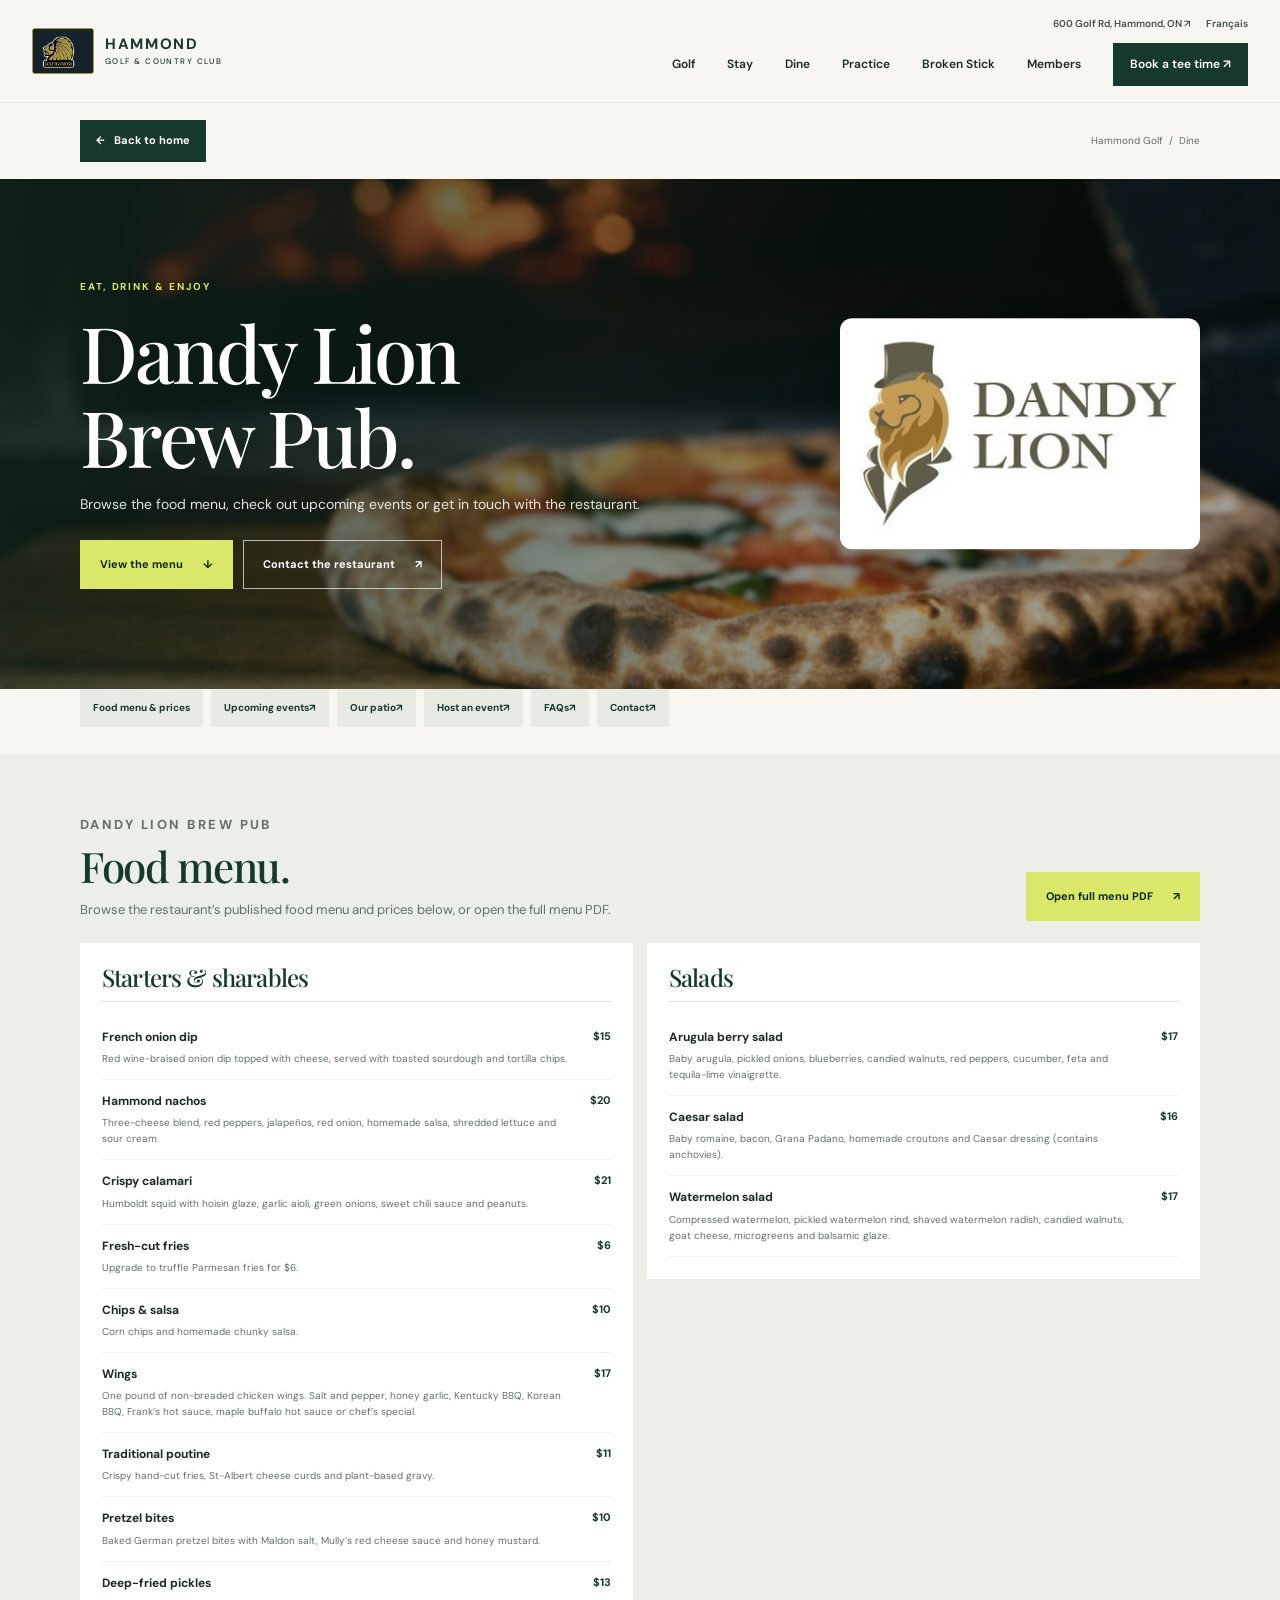
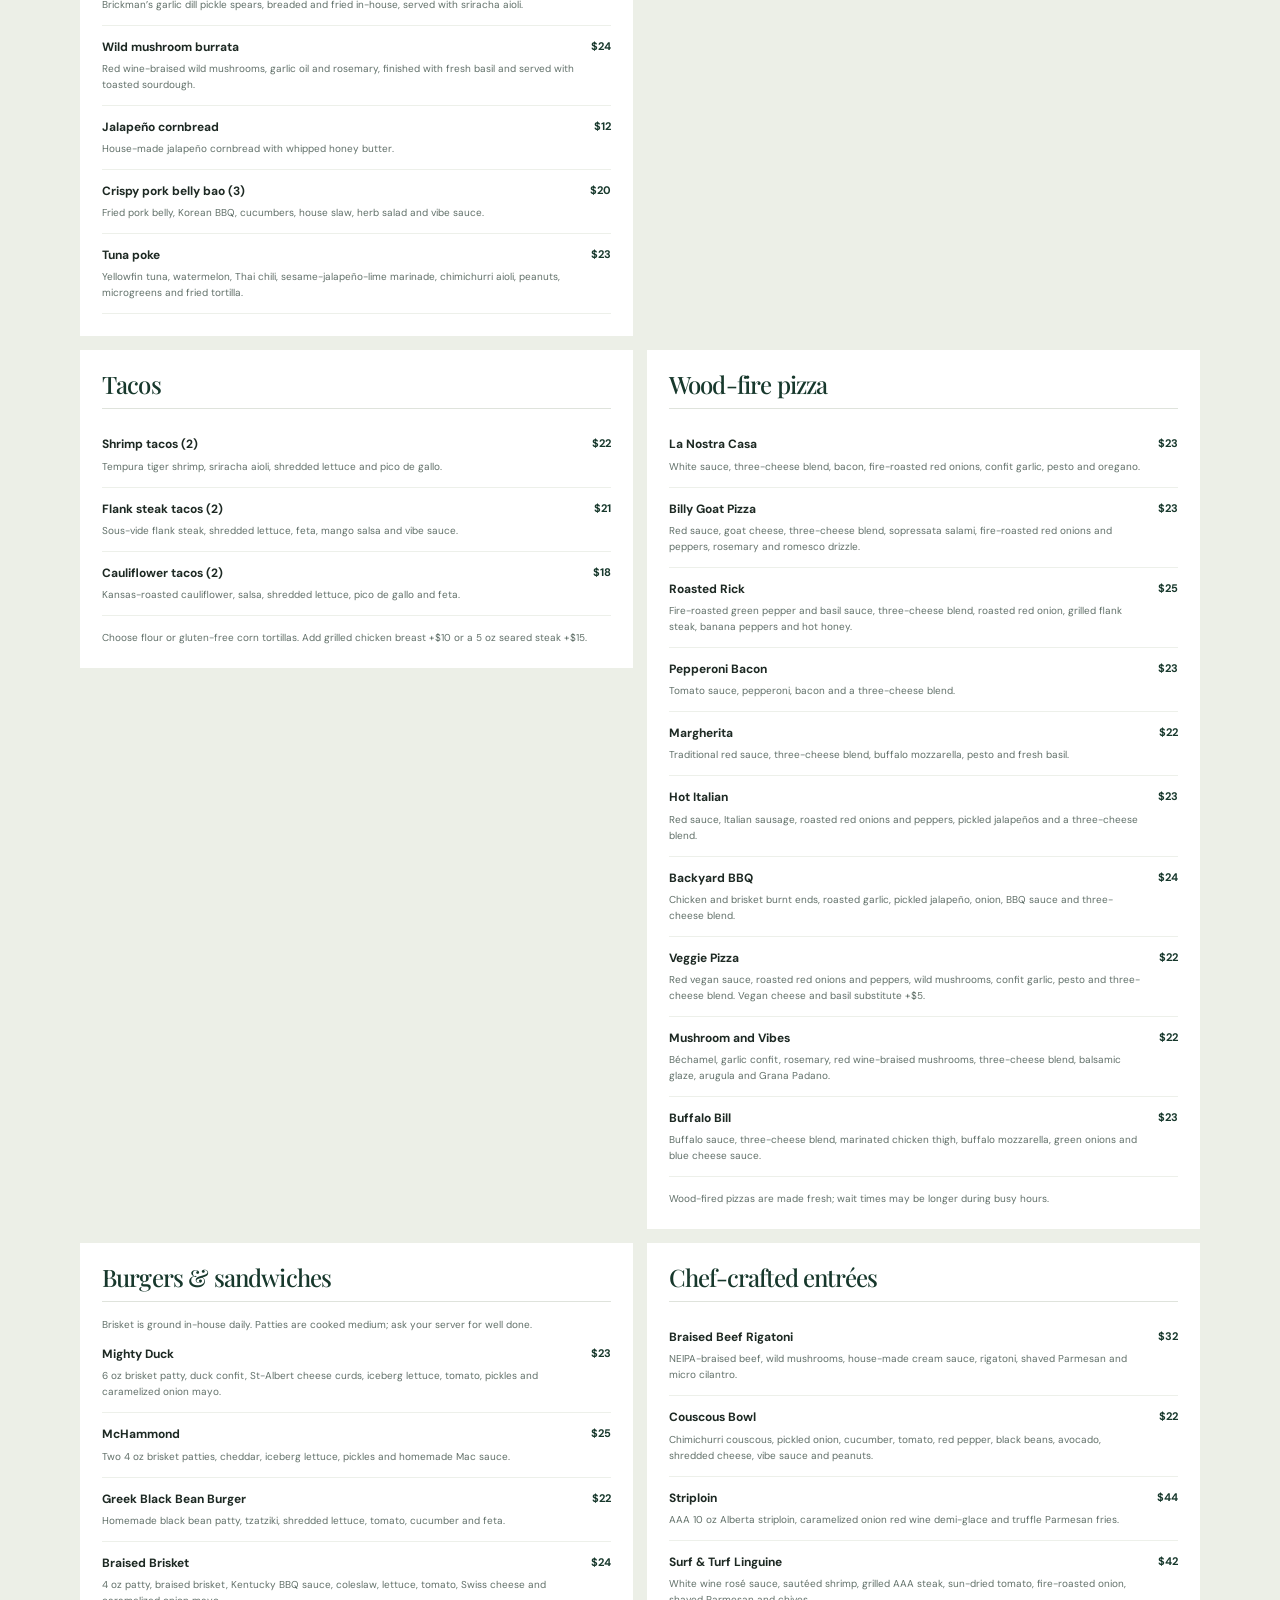
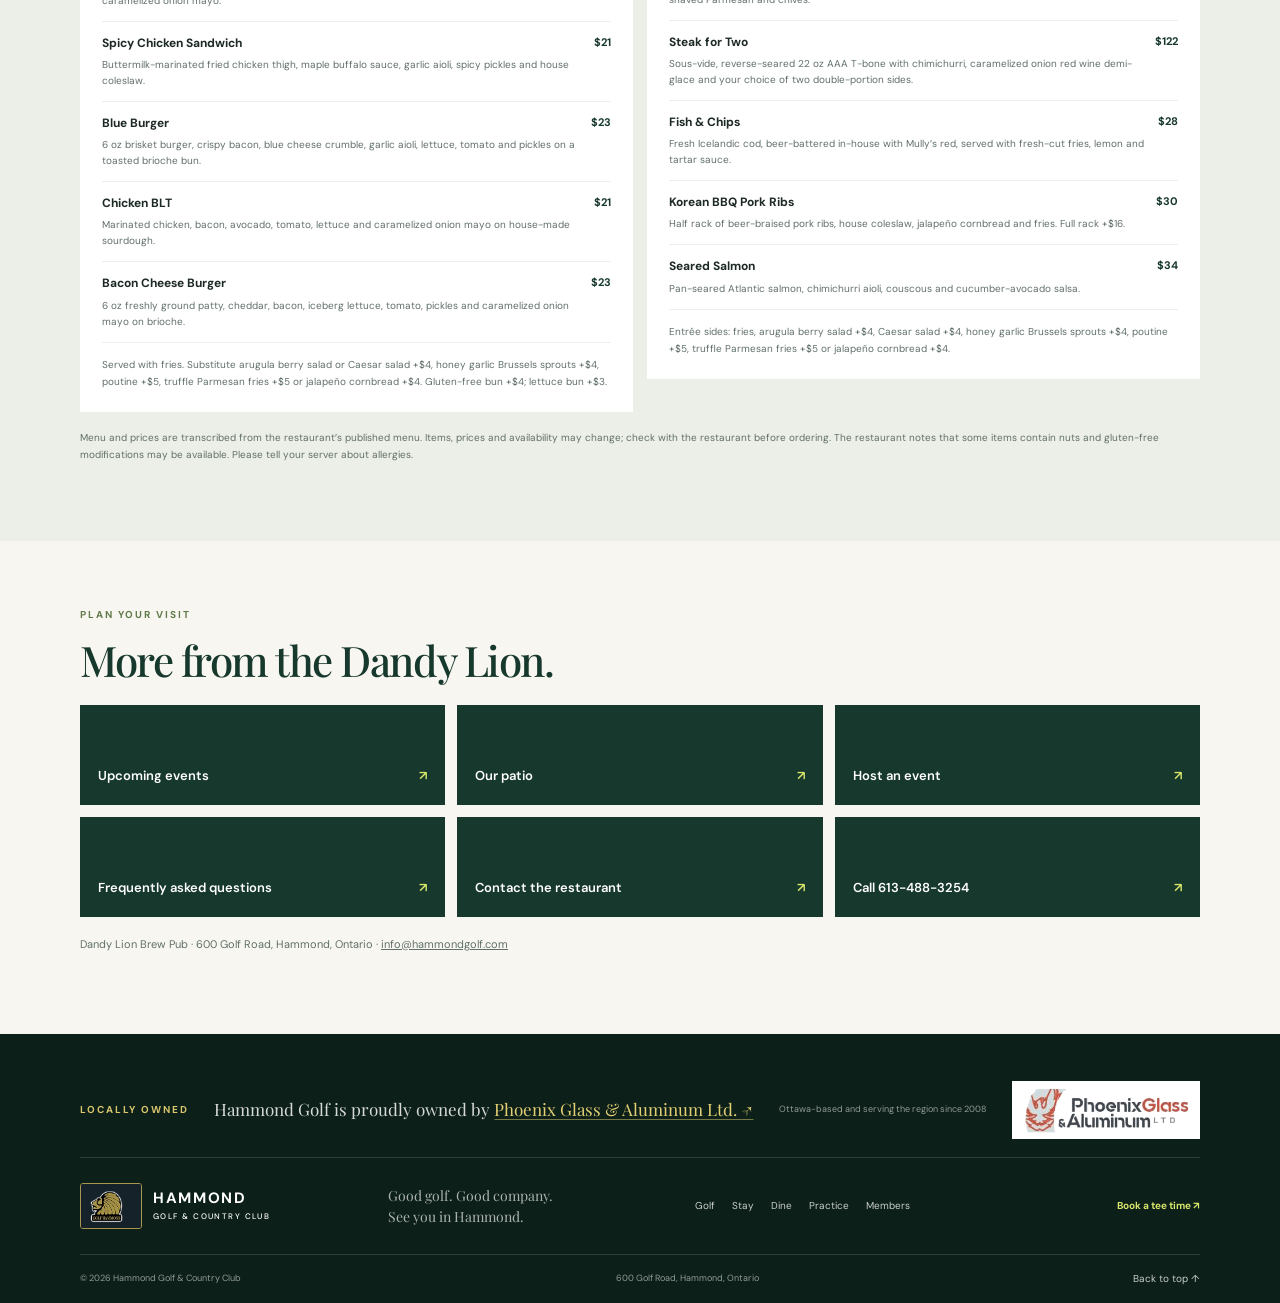
==== dine.html @ 33203a04 "Add Broken Stick to primary navigation Co-authored-by: Copilot <223556219+Copilot@users.noreply.gith" ====
<!doctype html>
<html lang="en">
<head>
  <meta charset="utf-8">
  <meta name="viewport" content="width=device-width, initial-scale=1">
  <meta name="theme-color" content="#132820">
  <meta name="description" content="Browse the Dandy Lion Brew Pub food menu, events and patio information at Hammond Golf.">
  <title>Dandy Lion Brew Pub | Hammond Golf</title>
  <link rel="stylesheet" href="styles.css?v=destination-card-images-20261018">
  <script src="script.js" defer></script>
</head>
<body>
  <a class="skip-link" href="#main">Skip to content</a>
  <header class="site-header">
    <div class="header-inner">
      <a class="wordmark" href="index.html#home" aria-label="Hammond Golf home">
        <span class="wordmark-mark" aria-hidden="true"><img class="wordmark-crest" src="assets/hammond-golf-crest.png" alt=""></span>
        <span>HAMMOND<span class="wordmark-sub">GOLF &amp; COUNTRY CLUB</span></span>
      </a>
      <div class="header-right">
        <div class="header-utility" aria-label="Location and language">
          <a href="https://www.google.com/maps/search/?api=1&amp;query=600+Golf+Road%2C+Hammond%2C+Ontario+K0A+2A0" target="_blank" rel="noopener noreferrer">600 Golf Rd, Hammond, ON <span aria-hidden="true">↗</span></a>
          <a href="https://www.hammondgolf.com/?lang=fr" lang="fr">Français</a>
        </div>
        <div class="header-navigation">
          <button class="menu-toggle" type="button" aria-expanded="false" aria-controls="primary-nav">
            <span class="menu-icon" aria-hidden="true"></span>
            <span class="menu-label">Menu</span>
          </button>
          <nav class="primary-nav" id="primary-nav" aria-label="Main navigation">
            <a href="golf.html">Golf</a>
            <a href="stay.html">Stay</a>
            <a href="dine.html" aria-current="page">Dine</a>
            <a href="practice.html">Practice</a>
            <a href="https://www.brokenstickbrewing.com/" target="_blank" rel="noopener noreferrer">Broken Stick</a>
            <a href="members.html">Members</a>
            <a class="nav-book" href="https://chronogolf.com/club/928" data-track="dine_nav_book">Book a tee time <span aria-hidden="true">↗</span></a>
          </nav>
        </div>
      </div>
    </div>
  </header>

  <main id="main" class="destination-page">
    <div class="destination-page-toolbar">
      <a class="back-home" href="index.html"><span aria-hidden="true">←</span> Back to home</a>
      <span class="destination-breadcrumb">Hammond Golf&nbsp; / &nbsp;Dine</span>
    </div>
    <section class="destination-page-hero destination-hero-dine" aria-labelledby="page-title">
      <div class="destination-page-copy">
        <p class="eyebrow">Eat, drink &amp; enjoy</p>
        <h1 id="page-title">Dandy Lion<br>Brew Pub.</h1>
        <p>Browse the food menu, check out upcoming events or get in touch with the restaurant.</p>
        <div class="destination-page-actions">
          <a class="button button-lime" href="#menu">View the menu <span aria-hidden="true">↓</span></a>
          <a class="button button-ghost" href="https://hammondgolf.restaurant/contact-us/" data-track="dine_hero_contact">Contact the restaurant <span aria-hidden="true">↗</span></a>
        </div>
      </div>
      <a class="dine-hero-brand" href="https://hammondgolf.restaurant/" target="_blank" rel="noopener noreferrer" aria-label="Visit the Dandy Lion Brew Pub website">
        <img src="assets/dandy-lion-pub-logo.jpg" alt="Dandy Lion Brew Pub logo">
      </a>
    </section>

    <nav class="dine-quick-links" aria-label="Dandy Lion links">
      <a href="#menu">Food menu &amp; prices</a>
      <a href="https://www.eventbrite.com/cc/hammond-golf-events-59349" target="_blank" rel="noopener noreferrer">Upcoming events <span aria-hidden="true">↗</span></a>
      <a href="https://hammondgolf.restaurant/our-patio/" target="_blank" rel="noopener noreferrer">Our patio <span aria-hidden="true">↗</span></a>
      <a href="https://hammondgolf.restaurant/host-an-event/" target="_blank" rel="noopener noreferrer">Host an event <span aria-hidden="true">↗</span></a>
      <a href="https://hammondgolf.restaurant/faq/" target="_blank" rel="noopener noreferrer">FAQs <span aria-hidden="true">↗</span></a>
      <a href="https://hammondgolf.restaurant/contact-us/" target="_blank" rel="noopener noreferrer">Contact <span aria-hidden="true">↗</span></a>
    </nav>

    <section class="dine-menu" id="menu" aria-labelledby="menu-title">
      <div class="dine-menu-heading">
        <div>
          <p class="eyebrow">Dandy Lion Brew Pub</p>
          <h2 id="menu-title">Food menu.</h2>
          <p>Browse the restaurant’s published food menu and prices below, or open the full menu PDF.</p>
        </div>
        <a class="button button-lime" href="assets/dandy-lion-current-menu.pdf" target="_blank" rel="noopener" data-track="dine_full_menu">Open full menu PDF <span aria-hidden="true">↗</span></a>
      </div>
      <div class="food-menu-grid">
        <section class="food-menu-category" aria-labelledby="starters-title">
          <h3 id="starters-title">Starters &amp; sharables</h3>
          <article class="food-menu-item"><div><h4>French onion dip</h4><p>Red wine-braised onion dip topped with cheese, served with toasted sourdough and tortilla chips.</p></div><strong>$15</strong></article>
          <article class="food-menu-item"><div><h4>Hammond nachos</h4><p>Three-cheese blend, red peppers, jalapeños, red onion, homemade salsa, shredded lettuce and sour cream.</p></div><strong>$20</strong></article>
          <article class="food-menu-item"><div><h4>Crispy calamari</h4><p>Humboldt squid with hoisin glaze, garlic aioli, green onions, sweet chili sauce and peanuts.</p></div><strong>$21</strong></article>
          <article class="food-menu-item"><div><h4>Fresh-cut fries</h4><p>Upgrade to truffle Parmesan fries for $6.</p></div><strong>$6</strong></article>
          <article class="food-menu-item"><div><h4>Chips &amp; salsa</h4><p>Corn chips and homemade chunky salsa.</p></div><strong>$10</strong></article>
          <article class="food-menu-item"><div><h4>Wings</h4><p>One pound of non-breaded chicken wings. Salt and pepper, honey garlic, Kentucky BBQ, Korean BBQ, Frank’s hot sauce, maple buffalo hot sauce or chef’s special.</p></div><strong>$17</strong></article>
          <article class="food-menu-item"><div><h4>Traditional poutine</h4><p>Crispy hand-cut fries, St-Albert cheese curds and plant-based gravy.</p></div><strong>$11</strong></article>
          <article class="food-menu-item"><div><h4>Pretzel bites</h4><p>Baked German pretzel bites with Maldon salt, Mully’s red cheese sauce and honey mustard.</p></div><strong>$10</strong></article>
          <article class="food-menu-item"><div><h4>Deep-fried pickles</h4><p>Brickman’s garlic dill pickle spears, breaded and fried in-house, served with sriracha aioli.</p></div><strong>$13</strong></article>
          <article class="food-menu-item"><div><h4>Wild mushroom burrata</h4><p>Red wine-braised wild mushrooms, garlic oil and rosemary, finished with fresh basil and served with toasted sourdough.</p></div><strong>$24</strong></article>
          <article class="food-menu-item"><div><h4>Jalapeño cornbread</h4><p>House-made jalapeño cornbread with whipped honey butter.</p></div><strong>$12</strong></article>
          <article class="food-menu-item"><div><h4>Crispy pork belly bao (3)</h4><p>Fried pork belly, Korean BBQ, cucumbers, house slaw, herb salad and vibe sauce.</p></div><strong>$20</strong></article>
          <article class="food-menu-item"><div><h4>Tuna poke</h4><p>Yellowfin tuna, watermelon, Thai chili, sesame-jalapeño-lime marinade, chimichurri aioli, peanuts, microgreens and fried tortilla.</p></div><strong>$23</strong></article>
        </section>

        <section class="food-menu-category" aria-labelledby="salads-title">
          <h3 id="salads-title">Salads</h3>
          <article class="food-menu-item"><div><h4>Arugula berry salad</h4><p>Baby arugula, pickled onions, blueberries, candied walnuts, red peppers, cucumber, feta and tequila-lime vinaigrette.</p></div><strong>$17</strong></article>
          <article class="food-menu-item"><div><h4>Caesar salad</h4><p>Baby romaine, bacon, Grana Padano, homemade croutons and Caesar dressing (contains anchovies).</p></div><strong>$16</strong></article>
          <article class="food-menu-item"><div><h4>Watermelon salad</h4><p>Compressed watermelon, pickled watermelon rind, shaved watermelon radish, candied walnuts, goat cheese, microgreens and balsamic glaze.</p></div><strong>$17</strong></article>
        </section>

        <section class="food-menu-category" aria-labelledby="tacos-title">
          <h3 id="tacos-title">Tacos</h3>
          <article class="food-menu-item"><div><h4>Shrimp tacos (2)</h4><p>Tempura tiger shrimp, sriracha aioli, shredded lettuce and pico de gallo.</p></div><strong>$22</strong></article>
          <article class="food-menu-item"><div><h4>Flank steak tacos (2)</h4><p>Sous-vide flank steak, shredded lettuce, feta, mango salsa and vibe sauce.</p></div><strong>$21</strong></article>
          <article class="food-menu-item"><div><h4>Cauliflower tacos (2)</h4><p>Kansas-roasted cauliflower, salsa, shredded lettuce, pico de gallo and feta.</p></div><strong>$18</strong></article>
          <p class="food-menu-note">Choose flour or gluten-free corn tortillas. Add grilled chicken breast +$10 or a 5 oz seared steak +$15.</p>
        </section>

        <section class="food-menu-category" aria-labelledby="pizza-title">
          <h3 id="pizza-title">Wood-fire pizza</h3>
          <article class="food-menu-item"><div><h4>La Nostra Casa</h4><p>White sauce, three-cheese blend, bacon, fire-roasted red onions, confit garlic, pesto and oregano.</p></div><strong>$23</strong></article>
          <article class="food-menu-item"><div><h4>Billy Goat Pizza</h4><p>Red sauce, goat cheese, three-cheese blend, sopressata salami, fire-roasted red onions and peppers, rosemary and romesco drizzle.</p></div><strong>$23</strong></article>
          <article class="food-menu-item"><div><h4>Roasted Rick</h4><p>Fire-roasted green pepper and basil sauce, three-cheese blend, roasted red onion, grilled flank steak, banana peppers and hot honey.</p></div><strong>$25</strong></article>
          <article class="food-menu-item"><div><h4>Pepperoni Bacon</h4><p>Tomato sauce, pepperoni, bacon and a three-cheese blend.</p></div><strong>$23</strong></article>
          <article class="food-menu-item"><div><h4>Margherita</h4><p>Traditional red sauce, three-cheese blend, buffalo mozzarella, pesto and fresh basil.</p></div><strong>$22</strong></article>
          <article class="food-menu-item"><div><h4>Hot Italian</h4><p>Red sauce, Italian sausage, roasted red onions and peppers, pickled jalapeños and a three-cheese blend.</p></div><strong>$23</strong></article>
          <article class="food-menu-item"><div><h4>Backyard BBQ</h4><p>Chicken and brisket burnt ends, roasted garlic, pickled jalapeño, onion, BBQ sauce and three-cheese blend.</p></div><strong>$24</strong></article>
          <article class="food-menu-item"><div><h4>Veggie Pizza</h4><p>Red vegan sauce, roasted red onions and peppers, wild mushrooms, confit garlic, pesto and three-cheese blend. Vegan cheese and basil substitute +$5.</p></div><strong>$22</strong></article>
          <article class="food-menu-item"><div><h4>Mushroom and Vibes</h4><p>Béchamel, garlic confit, rosemary, red wine-braised mushrooms, three-cheese blend, balsamic glaze, arugula and Grana Padano.</p></div><strong>$22</strong></article>
          <article class="food-menu-item"><div><h4>Buffalo Bill</h4><p>Buffalo sauce, three-cheese blend, marinated chicken thigh, buffalo mozzarella, green onions and blue cheese sauce.</p></div><strong>$23</strong></article>
          <p class="food-menu-note">Wood-fired pizzas are made fresh; wait times may be longer during busy hours.</p>
        </section>

        <section class="food-menu-category" aria-labelledby="burgers-title">
          <h3 id="burgers-title">Burgers &amp; sandwiches</h3>
          <p class="food-menu-note">Brisket is ground in-house daily. Patties are cooked medium; ask your server for well done.</p>
          <article class="food-menu-item"><div><h4>Mighty Duck</h4><p>6 oz brisket patty, duck confit, St-Albert cheese curds, iceberg lettuce, tomato, pickles and caramelized onion mayo.</p></div><strong>$23</strong></article>
          <article class="food-menu-item"><div><h4>McHammond</h4><p>Two 4 oz brisket patties, cheddar, iceberg lettuce, pickles and homemade Mac sauce.</p></div><strong>$25</strong></article>
          <article class="food-menu-item"><div><h4>Greek Black Bean Burger</h4><p>Homemade black bean patty, tzatziki, shredded lettuce, tomato, cucumber and feta.</p></div><strong>$22</strong></article>
          <article class="food-menu-item"><div><h4>Braised Brisket</h4><p>4 oz patty, braised brisket, Kentucky BBQ sauce, coleslaw, lettuce, tomato, Swiss cheese and caramelized onion mayo.</p></div><strong>$24</strong></article>
          <article class="food-menu-item"><div><h4>Spicy Chicken Sandwich</h4><p>Buttermilk-marinated fried chicken thigh, maple buffalo sauce, garlic aioli, spicy pickles and house coleslaw.</p></div><strong>$21</strong></article>
          <article class="food-menu-item"><div><h4>Blue Burger</h4><p>6 oz brisket burger, crispy bacon, blue cheese crumble, garlic aioli, lettuce, tomato and pickles on a toasted brioche bun.</p></div><strong>$23</strong></article>
          <article class="food-menu-item"><div><h4>Chicken BLT</h4><p>Marinated chicken, bacon, avocado, tomato, lettuce and caramelized onion mayo on house-made sourdough.</p></div><strong>$21</strong></article>
          <article class="food-menu-item"><div><h4>Bacon Cheese Burger</h4><p>6 oz freshly ground patty, cheddar, bacon, iceberg lettuce, tomato, pickles and caramelized onion mayo on brioche.</p></div><strong>$23</strong></article>
          <p class="food-menu-note">Served with fries. Substitute arugula berry salad or Caesar salad +$4, honey garlic Brussels sprouts +$4, poutine +$5, truffle Parmesan fries +$5 or jalapeño cornbread +$4. Gluten-free bun +$4; lettuce bun +$3.</p>
        </section>

        <section class="food-menu-category" aria-labelledby="entrees-title">
          <h3 id="entrees-title">Chef-crafted entrées</h3>
          <article class="food-menu-item"><div><h4>Braised Beef Rigatoni</h4><p>NEIPA-braised beef, wild mushrooms, house-made cream sauce, rigatoni, shaved Parmesan and micro cilantro.</p></div><strong>$32</strong></article>
          <article class="food-menu-item"><div><h4>Couscous Bowl</h4><p>Chimichurri couscous, pickled onion, cucumber, tomato, red pepper, black beans, avocado, shredded cheese, vibe sauce and peanuts.</p></div><strong>$22</strong></article>
          <article class="food-menu-item"><div><h4>Striploin</h4><p>AAA 10 oz Alberta striploin, caramelized onion red wine demi-glace and truffle Parmesan fries.</p></div><strong>$44</strong></article>
          <article class="food-menu-item"><div><h4>Surf &amp; Turf Linguine</h4><p>White wine rosé sauce, sautéed shrimp, grilled AAA steak, sun-dried tomato, fire-roasted onion, shaved Parmesan and chives.</p></div><strong>$42</strong></article>
          <article class="food-menu-item"><div><h4>Steak for Two</h4><p>Sous-vide, reverse-seared 22 oz AAA T-bone with chimichurri, caramelized onion red wine demi-glace and your choice of two double-portion sides.</p></div><strong>$122</strong></article>
          <article class="food-menu-item"><div><h4>Fish &amp; Chips</h4><p>Fresh Icelandic cod, beer-battered in-house with Mully’s red, served with fresh-cut fries, lemon and tartar sauce.</p></div><strong>$28</strong></article>
          <article class="food-menu-item"><div><h4>Korean BBQ Pork Ribs</h4><p>Half rack of beer-braised pork ribs, house coleslaw, jalapeño cornbread and fries. Full rack +$16.</p></div><strong>$30</strong></article>
          <article class="food-menu-item"><div><h4>Seared Salmon</h4><p>Pan-seared Atlantic salmon, chimichurri aioli, couscous and cucumber-avocado salsa.</p></div><strong>$34</strong></article>
          <p class="food-menu-note">Entrée sides: fries, arugula berry salad +$4, Caesar salad +$4, honey garlic Brussels sprouts +$4, poutine +$5, truffle Parmesan fries +$5 or jalapeño cornbread +$4.</p>
        </section>
      </div>
      <p class="food-menu-disclaimer">Menu and prices are transcribed from the restaurant’s published menu. Items, prices and availability may change; check with the restaurant before ordering. The restaurant notes that some items contain nuts and gluten-free modifications may be available. Please tell your server about allergies.</p>
    </section>

    <section class="dine-more" aria-labelledby="dine-more-title">
      <p class="eyebrow">Plan your visit</p>
      <h2 id="dine-more-title">More from the Dandy Lion.</h2>
      <div class="dine-links-grid">
        <a href="https://www.eventbrite.com/cc/hammond-golf-events-59349" target="_blank" rel="noopener noreferrer">Upcoming events <span aria-hidden="true">↗</span></a>
        <a href="https://hammondgolf.restaurant/our-patio/" target="_blank" rel="noopener noreferrer">Our patio <span aria-hidden="true">↗</span></a>
        <a href="https://hammondgolf.restaurant/host-an-event/" target="_blank" rel="noopener noreferrer">Host an event <span aria-hidden="true">↗</span></a>
        <a href="https://hammondgolf.restaurant/faq/" target="_blank" rel="noopener noreferrer">Frequently asked questions <span aria-hidden="true">↗</span></a>
        <a href="https://hammondgolf.restaurant/contact-us/" target="_blank" rel="noopener noreferrer">Contact the restaurant <span aria-hidden="true">↗</span></a>
        <a href="tel:+16134883254">Call 613-488-3254 <span aria-hidden="true">↗</span></a>
      </div>
      <p class="dine-contact-note">Dandy Lion Brew Pub · 600 Golf Road, Hammond, Ontario · <a href="mailto:info@hammondgolf.com">info@hammondgolf.com</a></p>
    </section>
  </main>

  <footer class="site-footer">
    <div class="ownership-credit">
      <p class="eyebrow">Locally owned</p>
      <p>Hammond Golf is proudly owned by <a href="https://phoenixglass.ca/about-the-company" target="_blank" rel="noopener noreferrer">Phoenix Glass &amp; Aluminum Ltd. <span aria-hidden="true">↗</span></a></p>
      <span>Ottawa-based and serving the region since 2008</span>
      <a class="ownership-logo" href="https://phoenixglass.ca/" target="_blank" rel="noopener noreferrer" aria-label="Visit Phoenix Glass &amp; Aluminum"><img src="assets/phoenix-glass-logo.png" alt="Phoenix Glass &amp; Aluminum Ltd."></a>
    </div>
    <div class="footer-main">
      <a class="wordmark footer-wordmark" href="index.html#home" aria-label="Hammond Golf home">
        <span class="wordmark-mark" aria-hidden="true"><img class="wordmark-crest" src="assets/hammond-golf-crest.png" alt=""></span>
        <span>HAMMOND<span class="wordmark-sub">GOLF &amp; COUNTRY CLUB</span></span>
      </a>
      <p>Good golf. Good company.<br>See you in Hammond.</p>
      <div class="footer-links" aria-label="Quick links">
        <a href="golf.html">Golf</a><a href="stay.html">Stay</a><a href="dine.html">Dine</a><a href="practice.html">Practice</a><a href="members.html">Members</a>
      </div>
      <a class="footer-book" href="https://chronogolf.com/club/928" data-track="dine_footer_book">Book a tee time <span aria-hidden="true">↗</span></a>
    </div>
    <div class="footer-bottom">
      <span>© <span id="current-year">2026</span> Hammond Golf &amp; Country Club</span>
      <span>600 Golf Road, Hammond, Ontario</span>
      <a href="#main">Back to top ↑</a>
    </div>
  </footer>
</body>
</html>
---- styles.css ----
@import url("https://fonts.googleapis.com/css2?family=DM+Sans:wght@400;500;600;700&family=Playfair+Display:ital,wght@0,500;0,600;1,500;1,600&display=swap");

:root {
  color-scheme: light;
  --forest: #17382c;
  --forest-deep: #10281f;
  --lime: #d9e76b;
  --paper: #f7f6f1;
  --white: #fff;
  --ink: #1d2923;
  --muted: #617069;
  --serif: "Playfair Display", Georgia, serif;
  --sans: "DM Sans", Arial, sans-serif;
}

* {
  box-sizing: border-box;
}

html {
  scroll-behavior: smooth;
  scroll-padding-top: 105px;
}

body {
  margin: 0;
  background: var(--paper);
  color: var(--ink);
  font-family: var(--sans);
  font-size: 16px;
  line-height: 1.6;
  -webkit-font-smoothing: antialiased;
}

a {
  color: inherit;
}

a:focus-visible,
button:focus-visible {
  outline: 3px solid #a2bb31;
  outline-offset: 4px;
}

.skip-link {
  position: fixed;
  z-index: 20;
  top: 8px;
  left: 8px;
  transform: translateY(-150%);
  padding: 10px 16px;
  background: var(--white);
  color: var(--forest);
}

.skip-link:focus {
  transform: translateY(0);
}

.site-header {
  position: sticky;
  z-index: 10;
  top: 0;
  border-bottom: 1px solid rgba(29, 41, 35, .08);
  background: rgba(247, 246, 241, .97);
  backdrop-filter: blur(12px);
}

.header-inner {
  display: flex;
  width: min(1240px, calc(100% - 64px));
  min-height: 102px;
  margin: 0 auto;
  align-items: center;
  justify-content: space-between;
  gap: 28px;
}

.header-right {
  display: flex;
  align-items: flex-end;
  flex-direction: column;
  gap: 11px;
}

.header-utility {
  display: flex;
  align-items: center;
  gap: 16px;
}

.header-utility a {
  color: #43534a;
  font-size: 10px;
  font-weight: 600;
  text-decoration: none;
}

.header-utility a:hover {
  color: #718334;
  text-decoration: underline;
  text-underline-offset: 3px;
}

.header-navigation {
  position: relative;
}

.wordmark {
  display: inline-flex;
  flex: 0 0 auto;
  align-items: center;
  gap: 11px;
  color: var(--forest);
  font-size: 15px;
  font-weight: 700;
  letter-spacing: .11em;
  line-height: 1.1;
  text-decoration: none;
}

.wordmark-mark {
  position: relative;
  width: 62px;
  height: 46px;
  flex: 0 0 62px;
  overflow: hidden;
  border: 1px solid #a79550;
  border-radius: 3px;
  background: #13232c;
}

.wordmark-crest {
  position: absolute;
  top: 50%;
  left: 50%;
  width: 100px;
  max-width: none;
  transform: translate(-50%, -50%);
}

.wordmark-sub {
  display: block;
  margin-top: 5px;
  font-size: 8px;
  font-weight: 500;
  letter-spacing: .18em;
}

.primary-nav {
  display: flex;
  align-items: center;
  gap: clamp(17px, 2.5vw, 34px);
}

.primary-nav a {
  color: var(--ink);
  font-size: 12px;
  font-weight: 600;
  text-decoration: none;
  transition: color .2s ease, background .2s ease;
}

.primary-nav a:hover {
  color: #657b2b;
}

.primary-nav .nav-book {
  padding: 12px 17px;
  background: var(--forest);
  color: var(--white);
}

.primary-nav .nav-book:hover {
  background: #2c5944;
  color: var(--white);
}

.menu-toggle {
  display: none;
}

.booking-dialog {
  position: fixed;
  inset: 0;
  width: min(460px, calc(100% - 36px));
  max-width: none;
  max-height: calc(100% - 36px);
  margin: auto;
  padding: 43px 40px 38px;
  overflow: auto;
  border: 1px solid rgba(19, 56, 42, .16);
  background: var(--paper);
  box-shadow: 0 22px 70px rgba(0, 0, 0, .26);
  color: var(--ink);
}

.booking-dialog::backdrop {
  background: rgba(10, 25, 19, .7);
  backdrop-filter: blur(3px);
}

.booking-close {
  position: absolute;
  top: 12px;
  right: 14px;
  display: grid;
  width: 36px;
  height: 36px;
  place-items: center;
  border: 0;
  background: transparent;
  color: #40534a;
  cursor: pointer;
  font: inherit;
  font-size: 27px;
  line-height: 1;
}

.booking-dialog .eyebrow {
  margin-bottom: 12px;
}

.booking-dialog h2 {
  margin: 0 0 12px;
  color: var(--forest);
  font-size: clamp(34px, 6vw, 47px);
}

.booking-dialog > p:not(.eyebrow) {
  margin: 0 0 23px;
  color: var(--muted);
  font-size: 13px;
}

.booking-action {
  width: 100%;
}

.hero {
  position: relative;
  display: flex;
  min-height: clamp(520px, 62vw, 670px);
  overflow: hidden;
  align-items: center;
  color: var(--white);
  background: var(--forest);
}

.hero-image,
.hero-shade {
  position: absolute;
  inset: 0;
  width: 100%;
  height: 100%;
}

.hero-image {
  object-fit: cover;
  object-position: center 49%;
}

.hero-shade {
  background: linear-gradient(90deg, rgba(10, 30, 22, .82), rgba(13, 36, 27, .52) 48%, rgba(15, 39, 29, .1)),
    linear-gradient(0deg, rgba(10, 28, 21, .36), transparent 38%);
}

.hero-content {
  position: relative;
  width: min(1120px, calc(100% - 64px));
  margin: -4px auto 0;
  padding: 70px 0 80px;
}

.eyebrow {
  margin: 0 0 16px;
  color: #617a49;
  font-size: 10px;
  font-weight: 700;
  letter-spacing: .19em;
  line-height: 1.5;
  text-transform: uppercase;
}

.hero-eyebrow {
  color: var(--lime);
}

h1,
h2,
h3,
p {
  margin-top: 0;
}

h1,
h2,
h3 {
  font-family: var(--serif);
  font-weight: 500;
  letter-spacing: -.035em;
  line-height: 1.08;
}

h1 {
  max-width: 710px;
  margin-bottom: 20px;
  font-size: clamp(53px, 7.5vw, 86px);
}

h1 em,
h2 em {
  font-weight: 500;
}

.hero-copy {
  max-width: 430px;
  margin-bottom: 29px;
  color: rgba(255, 255, 255, .88);
  font-size: 15px;
}

.hero-actions {
  display: flex;
  flex-wrap: wrap;
  gap: 12px;
}

.button {
  display: inline-flex;
  min-height: 49px;
  padding: 13px 19px;
  align-items: center;
  justify-content: space-between;
  gap: 20px;
  border: 1px solid transparent;
  font-size: 11px;
  font-weight: 700;
  text-decoration: none;
  transition: background .2s ease, color .2s ease, transform .2s ease;
}

.button:hover {
  transform: translateY(-2px);
}

.button-lime {
  background: var(--lime);
  color: var(--forest-deep);
}

.button-lime:hover {
  background: #e7f28d;
}

.button-ghost {
  border-color: rgba(255, 255, 255, .67);
  color: var(--white);
}

.button-ghost:hover {
  background: rgba(255, 255, 255, .13);
}

.hero-location {
  margin: 26px 0 0;
  color: rgba(255, 255, 255, .77);
  font-size: 10px;
  letter-spacing: .04em;
}

.hero-location span {
  margin-right: 6px;
  color: var(--lime);
}

.hero-caption {
  position: absolute;
  right: max(32px, calc((100vw - 1120px) / 2));
  bottom: 23px;
  left: max(32px, calc((100vw - 1120px) / 2));
  display: flex;
  justify-content: space-between;
  color: rgba(255, 255, 255, .73);
  font-size: 9px;
  letter-spacing: .13em;
  text-transform: uppercase;
}

.destinations {
  width: min(1120px, calc(100% - 64px));
  margin: 0 auto;
  padding: 76px 0 92px;
}

.destinations-heading {
  margin-bottom: 28px;
}

.destinations-heading .eyebrow {
  margin-bottom: 8px;
}

.destinations-heading h2 {
  margin: 0;
  color: var(--forest);
  font-size: clamp(34px, 4vw, 48px);
}

.destination-grid {
  display: grid;
  grid-template-columns: repeat(2, minmax(0, 1fr));
  gap: 16px;
}

.destination-card {
  position: relative;
  display: flex;
  min-height: 290px;
  padding: 27px 30px;
  overflow: hidden;
  align-items: flex-start;
  justify-content: flex-end;
  flex-direction: column;
  isolation: isolate;
  background-color: var(--forest);
  background-position: center;
  background-size: cover;
  color: var(--white);
  text-decoration: none;
  transition: transform .2s ease;
}

.destination-card:hover {
  transform: translateY(-3px);
}

.destination-card::before {
  position: absolute;
  z-index: -1;
  inset: 0;
  background: linear-gradient(0deg, rgba(9, 27, 19, .88), rgba(12, 30, 22, .18) 88%);
  content: "";
  transition: background .2s ease;
}

.destination-card:hover::before {
  background: linear-gradient(0deg, rgba(9, 27, 19, .92), rgba(12, 30, 22, .28) 90%);
}

.destination-golf {
  background-image: url("https://www.hammondgolf.com/wp-content/uploads/2018/03/sHammond_0068-1-1024x681.jpg");
}

.destination-stay {
  background-image:
    linear-gradient(0deg, rgba(9, 27, 19, .42), rgba(12, 30, 22, .08)),
    url("assets/hammond-hill-room-reservations.png");
}

.destination-dining {
  background-image:
    linear-gradient(110deg, rgba(19, 40, 32, .76), rgba(19, 40, 32, .35) 58%, rgba(19, 40, 32, .12)),
    url("assets/dandy-lion-pizza-banner.png");
  background-position: center;
  background-size: cover;
}

.destination-practice {
  background-image: url("https://www.hammondgolf.com/wp-content/uploads/2018/03/sHammond_0115-2-1024x681.jpg");
}

.destination-brewery {
  background-image:
    linear-gradient(0deg, rgba(9, 27, 19, .36), rgba(12, 30, 22, .08)),
    url("assets/broken-stick-beer-cans.jpeg");
  background-position: center;
  background-size: cover;
}

.destination-dining-logo {
  position: absolute;
  z-index: 0;
  top: 50%;
  right: 24px;
  width: min(29%, 180px);
  padding: 6px;
  transform: translateY(-50%);
  border: 1px solid rgba(255, 255, 255, .7);
  border-radius: 8px;
  background: #fff;
  box-shadow: 0 12px 30px rgba(0, 0, 0, .22);
}

.destination-kicker {
  margin-bottom: 10px;
  color: var(--lime);
  font-size: 9px;
  font-weight: 700;
  letter-spacing: .16em;
  text-transform: uppercase;
}

.destination-card h3 {
  margin-bottom: 8px;
  font-size: clamp(27px, 3vw, 36px);
}

.destination-card p {
  max-width: 360px;
  margin-bottom: 13px;
  color: rgba(255, 255, 255, .85);
  font-size: 11px;
}

.destination-link {
  display: inline-flex;
  align-items: center;
  gap: 13px;
  color: var(--lime);
  font-size: 11px;
  font-weight: 700;
  text-decoration: none;
}

.destination-card:hover .destination-link {
  color: var(--white);
}

.destination-detail {
  margin-top: 7px;
  color: rgba(255, 255, 255, .8);
  font-size: 10px;
}

.destination-page {
  min-height: 60vh;
}

.destination-page-toolbar {
  display: flex;
  width: min(1120px, calc(100% - 64px));
  min-height: 76px;
  margin: 0 auto;
  align-items: center;
  justify-content: space-between;
  gap: 18px;
}

.destination-breadcrumb {
  color: var(--muted);
  font-size: 10px;
}

.back-home {
  display: inline-flex;
  min-height: 42px;
  padding: 10px 16px;
  align-items: center;
  gap: 9px;
  background: var(--forest);
  color: var(--white);
  font-size: 11px;
  font-weight: 700;
  text-decoration: none;
  transition: background .2s ease, transform .2s ease;
}

.back-home:hover {
  transform: translateY(-1px);
  background: #2c5944;
}

.destination-page-hero {
  position: relative;
  display: flex;
  min-height: clamp(350px, 43vw, 510px);
  padding: 55px 32px;
  align-items: center;
  overflow: hidden;
  background-color: var(--forest-deep);
  background-position: center;
  background-size: cover;
  color: var(--white);
}

.destination-page-hero::before {
  position: absolute;
  inset: 0;
  background: linear-gradient(90deg, rgba(10, 30, 22, .86), rgba(13, 36, 27, .57) 58%, rgba(15, 39, 29, .18));
  content: "";
}

.destination-hero-golf {
  background-image: url("https://www.hammondgolf.com/wp-content/uploads/2018/03/sHammond_0003-1-1024x681.jpg");
}

.destination-hero-stay {
  background-image:
    linear-gradient(90deg, rgba(10, 30, 22, .7), rgba(13, 36, 27, .2)),
    url("assets/hammond-hill-room-reservations.png");
}

.destination-hero-dine {
  background-image:
    linear-gradient(110deg, rgba(19, 40, 32, .76), rgba(19, 40, 32, .35) 58%, rgba(19, 40, 32, .12)),
    url("assets/dandy-lion-pizza-banner.png");
  background-position: center;
  background-size: cover;
}

.destination-hero-dine::before {
  background: linear-gradient(90deg, rgba(10, 30, 22, .22), rgba(13, 36, 27, .1) 58%, rgba(15, 39, 29, .06));
}

.destination-hero-dine .destination-page-copy {
  padding-right: clamp(250px, 32vw, 390px);
}

.dine-hero-brand {
  position: absolute;
  z-index: 1;
  top: 50%;
  right: max(32px, calc((100% - 1120px) / 2));
  display: block;
  width: min(31vw, 360px);
  padding: 10px;
  transform: translateY(-50%);
  border: 1px solid rgba(255, 255, 255, .7);
  border-radius: 12px;
  background: #fff;
  box-shadow: 0 18px 40px rgba(0, 0, 0, .2);
}

.dine-hero-brand img {
  display: block;
  width: 100%;
  height: auto;
}

.destination-hero-practice {
  background-image: url("https://www.hammondgolf.com/wp-content/uploads/2018/03/sHammond_0115-2-1024x681.jpg");
}

.destination-page-copy {
  position: relative;
  width: min(1120px, 100%);
  margin: 0 auto;
}

.destination-page-copy .eyebrow {
  color: var(--lime);
}

.destination-page-copy h1 {
  max-width: 760px;
  margin-bottom: 15px;
  font-size: clamp(46px, 7vw, 78px);
}

.destination-page-copy > p:not(.eyebrow) {
  max-width: 570px;
  margin-bottom: 25px;
  color: rgba(255, 255, 255, .88);
  font-size: 14px;
}

.destination-page-actions {
  display: flex;
  flex-wrap: wrap;
  gap: 10px;
}

.destination-info {
  display: grid;
  width: min(960px, calc(100% - 64px));
  margin: 0 auto;
  padding: 64px 0 78px;
  grid-template-columns: 1fr .8fr;
  align-items: start;
  gap: 35px;
}

.destination-info h2,
.dine-menu-heading h2 {
  margin-bottom: 14px;
  color: var(--forest);
  font-size: clamp(30px, 4vw, 42px);
}

.destination-info p,
.dine-menu-heading p {
  color: var(--muted);
  font-size: 13px;
  line-height: 1.8;
}

.destination-info-panel {
  padding: 24px;
  background: #ecefe7;
}

.destination-info-panel h2,
.destination-info-panel h3 {
  color: var(--forest);
}

.destination-info-panel h3 {
  margin-bottom: 10px;
  font-size: 23px;
}

.destination-info-panel p:last-child {
  margin-bottom: 0;
}

.destination-info-panel .button {
  width: 100%;
}

.dine-quick-links {
  display: flex;
  width: min(1120px, calc(100% - 64px));
  margin: 0 auto;
  padding: 0 0 28px;
  flex-wrap: wrap;
  gap: 8px;
}

.dine-quick-links a {
  display: inline-flex;
  min-height: 38px;
  padding: 9px 13px;
  align-items: center;
  background: #e8ebe3;
  color: var(--forest);
  font-size: 10px;
  font-weight: 700;
  text-decoration: none;
  transition: background .2s ease, color .2s ease;
}

.dine-quick-links a:hover {
  background: var(--forest);
  color: var(--white);
}

.dine-menu {
  padding: 58px 32px 78px;
  background: #ecefe7;
}

.dine-menu-heading {
  display: flex;
  width: min(1120px, 100%);
  margin: 0 auto 22px;
  align-items: flex-end;
  justify-content: space-between;
  gap: 20px;
}

.dine-menu-heading .eyebrow {
  margin-bottom: 8px;
}

.dine-menu-heading h2 {
  margin-bottom: 8px;
}

.dine-menu-heading p {
  max-width: 620px;
  margin-bottom: 0;
}

.dine-menu-heading .button {
  flex: 0 0 auto;
}

.food-menu-grid {
  width: min(1120px, 100%);
  margin: 0 auto;
  display: grid;
  grid-template-columns: repeat(2, minmax(0, 1fr));
  align-items: start;
  gap: 14px;
}

.food-menu-category {
  padding: 22px;
  background: var(--white);
}

.food-menu-category > h3 {
  margin: 0 0 14px;
  padding-bottom: 10px;
  border-bottom: 1px solid #dfe3dc;
  color: var(--forest);
  font-size: 24px;
}

.food-menu-item {
  display: flex;
  padding: 12px 0;
  align-items: flex-start;
  justify-content: space-between;
  gap: 14px;
  border-bottom: 1px solid #edf0ea;
}

.food-menu-item h4 {
  margin: 0 0 4px;
  color: var(--ink);
  font-family: var(--sans);
  font-size: 12px;
  font-weight: 700;
}

.food-menu-item p {
  margin: 0;
  color: var(--muted);
  font-size: 10px;
  line-height: 1.6;
}

.food-menu-item > strong {
  flex: 0 0 auto;
  color: var(--forest);
  font-size: 11px;
}

.food-menu-note {
  margin: 13px 0 0;
  color: var(--muted);
  font-size: 10px;
  line-height: 1.7;
}

.food-menu-disclaimer {
  width: min(1120px, 100%);
  margin: 17px auto 0;
  color: var(--muted);
  font-size: 10px;
  line-height: 1.7;
}

.dine-more {
  width: min(1120px, calc(100% - 64px));
  margin: 0 auto;
  padding: 66px 0 80px;
}

.dine-more h2 {
  margin-bottom: 22px;
  color: var(--forest);
  font-size: clamp(30px, 4vw, 42px);
}

.dine-links-grid {
  display: grid;
  grid-template-columns: repeat(3, minmax(0, 1fr));
  gap: 12px;
}

.dine-links-grid a {
  display: flex;
  min-height: 100px;
  padding: 18px;
  align-items: flex-end;
  justify-content: space-between;
  gap: 14px;
  background: var(--forest);
  color: var(--white);
  font-size: 13px;
  font-weight: 600;
  text-decoration: none;
  transition: background .2s ease, transform .2s ease;
}

.dine-links-grid a:hover {
  transform: translateY(-2px);
  background: #2c5944;
}

.dine-links-grid span {
  color: var(--lime);
}

.dine-contact-note {
  margin: 19px 0 0;
  color: var(--muted);
  font-size: 11px;
}

.member-page {
  min-height: 60vh;
}

.member-page-hero {
  padding: 69px max(32px, calc((100vw - 960px) / 2)) 43px;
  background: #e9ece4;
}

.member-page-hero h1 {
  max-width: 760px;
  margin-bottom: 14px;
  color: var(--forest);
  font-size: clamp(43px, 6vw, 66px);
}

.member-page-hero > p:not(.eyebrow) {
  max-width: 650px;
  margin-bottom: 22px;
  color: var(--muted);
  font-size: 13px;
}

.member-page-nav {
  display: flex;
  flex-wrap: wrap;
  gap: 8px;
}

.member-page-nav a {
  display: inline-flex;
  min-height: 35px;
  padding: 8px 11px;
  align-items: center;
  border: 1px solid rgba(23, 56, 44, .21);
  color: var(--forest);
  font-size: 10px;
  font-weight: 600;
  text-decoration: none;
}

.member-page-nav a:hover {
  background: var(--forest);
  color: var(--white);
}

.member-archive-note {
  width: min(960px, calc(100% - 64px));
  margin: 24px auto 0;
  padding: 15px 17px;
  border-left: 3px solid #788b42;
  background: #ecefe2;
  color: #405044;
  font-size: 11px;
  line-height: 1.75;
}

.member-archive-note strong {
  color: var(--forest);
}

.policy-warning {
  border-left-color: #a36d21;
  background: #f4eddf;
}

.policy-warning a {
  display: inline-block;
  margin-left: 8px;
  color: var(--forest);
  font-weight: 700;
  text-decoration: none;
}

.member-article {
  display: grid;
  width: min(820px, calc(100% - 64px));
  margin: 0 auto;
  padding: 45px 0 82px;
  gap: 38px;
}

.member-article section {
  scroll-margin-top: 115px;
}

.member-article .eyebrow {
  margin-bottom: 9px;
}

.member-article h2 {
  margin-bottom: 14px;
  color: var(--forest);
  font-size: clamp(29px, 4vw, 38px);
}

.member-article h3 {
  margin: 25px 0 12px;
  color: var(--forest);
  font-size: 23px;
}

.member-article p,
.member-article li {
  color: #536259;
  font-size: 12px;
  line-height: 1.8;
}

.member-article ul {
  display: grid;
  margin: 15px 0 0;
  padding-left: 20px;
  gap: 8px;
}

.member-article .button {
  display: inline-flex;
  width: auto;
  margin-top: 5px;
}

.member-article .member-note {
  margin: 18px 0 0;
  padding: 13px 15px;
  background: #eeefe8;
  font-size: 10px;
}

.member-article .member-note a {
  color: var(--forest);
  font-weight: 700;
}

.committee-list,
.member-event-list {
  padding: 0 !important;
  list-style: none;
}

.committee-list li,
.member-event-list li {
  display: grid;
  padding: 11px 13px;
  grid-template-columns: minmax(190px, .7fr) 1fr;
  gap: 8px 18px;
  border-bottom: 1px solid #e1e4dc;
}

.committee-list strong,
.member-event-list strong {
  color: var(--forest);
  font-size: 11px;
}

.committee-list span,
.member-event-list span {
  color: #536259;
  font-size: 11px;
}

.policy-hero {
  padding-bottom: 38px;
}

.policy-hero h1 {
  font-size: clamp(38px, 5.2vw, 58px);
}

.policy-hero .member-page-nav a {
  min-height: 32px;
  padding: 7px 9px;
  font-size: 9px;
}

.policy-article {
  gap: 28px;
}

.policy-article h2 {
  padding-bottom: 9px;
  border-bottom: 1px solid #dfe3dc;
}

.policy-intro {
  padding: 16px 18px;
  background: #f0f0e9;
}

.site-footer {
  padding: 29px max(32px, calc((100vw - 1120px) / 2)) 0;
  background: #0c1f18;
  color: var(--white);
}

.ownership-credit {
  display: flex;
  min-height: 95px;
  padding: 17px 0;
  align-items: center;
  justify-content: space-between;
  gap: 10px 24px;
  border-bottom: 1px solid rgba(255, 255, 255, .14);
}

.ownership-credit .eyebrow {
  margin: 0;
  color: #d9c66d;
}

.ownership-credit > p:not(.eyebrow) {
  margin: 0;
  color: rgba(255, 255, 255, .83);
  font-family: var(--serif);
  font-size: 17px;
}

.ownership-credit a {
  color: #e4d074;
  text-decoration-color: rgba(228, 208, 116, .5);
  text-underline-offset: 3px;
}

.ownership-credit a:hover {
  color: #fff0a3;
}

.ownership-credit > span {
  color: rgba(255, 255, 255, .55);
  font-size: 9px;
}

.ownership-logo {
  display: inline-flex;
  min-width: 180px;
  min-height: 58px;
  padding: 5px 9px;
  align-items: center;
  justify-content: center;
  background: #fff;
}

.ownership-logo img {
  display: block;
  width: 170px;
  max-width: 100%;
  height: auto;
}

.footer-main {
  display: grid;
  padding: 25px 0;
  align-items: center;
  grid-template-columns: 1fr 1fr 1.4fr auto;
  gap: 22px;
}

.footer-wordmark {
  color: var(--white);
}

.footer-wordmark .wordmark-mark {
  background: #13232c;
}

.footer-main > p {
  margin: 0;
  color: rgba(255, 255, 255, .65);
  font-family: var(--serif);
  font-size: 14px;
  line-height: 1.5;
}

.footer-links {
  display: flex;
  flex-wrap: wrap;
  gap: 10px 17px;
}

.footer-links a,
.footer-bottom a,
.footer-book {
  color: rgba(255, 255, 255, .78);
  font-size: 10px;
  text-decoration: none;
}

.footer-links a:hover,
.footer-bottom a:hover {
  color: var(--lime);
}

.footer-book {
  color: var(--lime);
  font-weight: 700;
}

.footer-bottom {
  display: flex;
  min-height: 49px;
  align-items: center;
  justify-content: space-between;
  gap: 14px;
  border-top: 1px solid rgba(255, 255, 255, .14);
  color: rgba(255, 255, 255, .55);
  font-size: 9px;
}

@media (max-width: 850px) {
  .header-inner {
    width: calc(100% - 40px);
    min-height: 95px;
  }

  .header-right {
    gap: 5px;
  }

  .header-navigation {
    display: flex;
    justify-content: flex-end;
  }

  .menu-toggle {
    display: inline-flex;
    min-height: 36px;
    padding: 6px 0 6px 8px;
    align-items: center;
    justify-content: flex-end;
    gap: 9px;
    border: 0;
    background: transparent;
    color: var(--forest);
    cursor: pointer;
    font: inherit;
    font-size: 11px;
    font-weight: 700;
  }

  .menu-icon,
  .menu-icon::before,
  .menu-icon::after {
    display: block;
    width: 18px;
    height: 1px;
    background: currentColor;
  }

  .menu-icon {
    position: relative;
  }

  .menu-icon::before,
  .menu-icon::after {
    position: absolute;
    left: 0;
    content: "";
  }

  .menu-icon::before {
    top: -6px;
  }

  .menu-icon::after {
    top: 6px;
  }

  .menu-toggle[aria-expanded="true"] .menu-icon {
    background: transparent;
  }

  .menu-toggle[aria-expanded="true"] .menu-icon::before {
    top: 0;
    transform: rotate(45deg);
  }

  .menu-toggle[aria-expanded="true"] .menu-icon::after {
    top: 0;
    transform: rotate(-45deg);
  }

  .primary-nav {
    position: absolute;
    z-index: 2;
    top: calc(100% + 1px);
    right: -18px;
    display: none;
    min-width: 235px;
    padding: 8px 20px 18px;
    align-items: stretch;
    flex-direction: column;
    gap: 0;
    border: 1px solid #dfe3dc;
    background: var(--paper);
    box-shadow: 0 12px 18px rgba(14, 33, 23, .12);
  }

  .primary-nav.is-open {
    display: flex;
  }

  .primary-nav a {
    padding: 12px 3px;
    border-bottom: 1px solid #dfe3dc;
    font-size: 12px;
  }

  .primary-nav .nav-book {
    margin-top: 10px;
    padding: 12px;
    text-align: center;
  }

  .footer-main {
    grid-template-columns: 1fr 1fr;
  }

  .dine-links-grid {
    grid-template-columns: repeat(2, minmax(0, 1fr));
  }
}

@media (max-width: 650px) {
  html {
    scroll-padding-top: 85px;
  }

  .header-inner {
    position: relative;
    width: calc(100% - 36px);
    min-height: 81px;
    gap: 10px;
  }

  .header-right {
    gap: 1px;
  }

  .header-utility {
    gap: 12px;
  }

  .header-utility a {
    font-size: 9px;
  }

  .header-utility a:first-child {
    font-size: 0;
  }

  .header-utility a:first-child::before {
    content: "600 Golf Rd";
    font-size: 9px;
  }

  .wordmark {
    gap: 8px;
    font-size: 12px;
  }

  .wordmark-mark {
    width: 44px;
    height: 35px;
    flex-basis: 44px;
  }

  .wordmark-crest {
    width: 73px;
  }

  .wordmark-sub {
    font-size: 7px;
  }

  .primary-nav {
    right: -18px;
    left: auto;
    min-width: min(260px, calc(100vw - 36px));
  }

  .hero {
    min-height: min(660px, 83svh);
    align-items: flex-end;
  }

  .hero-image {
    object-position: 56% center;
  }

  .hero-shade {
    background: linear-gradient(0deg, rgba(10, 30, 22, .91), rgba(13, 36, 27, .51) 57%, rgba(15, 39, 29, .11));
  }

  .hero-content {
    width: calc(100% - 44px);
    margin: 0 auto;
    padding: 60px 0 73px;
  }

  h1 {
    font-size: clamp(47px, 12vw, 67px);
  }

  .hero-copy {
    max-width: 350px;
    font-size: 13px;
  }

  .hero-actions {
    align-items: stretch;
    flex-direction: column;
  }

  .hero-caption {
    right: 22px;
    bottom: 16px;
    left: 22px;
    font-size: 8px;
  }

  .destinations {
    width: calc(100% - 40px);
    padding: 58px 0 64px;
  }

  .destinations-heading {
    margin-bottom: 20px;
  }

  .destinations-heading h2 {
    font-size: 36px;
  }

  .destination-grid {
    grid-template-columns: 1fr;
    gap: 12px;
  }

  .destination-card {
    min-height: 245px;
    padding: 23px 22px;
  }

  .destination-card h3 {
    font-size: 31px;
  }

  .destination-card p {
    font-size: 11px;
  }

  .destination-dining-logo {
    top: 18px;
    right: 18px;
    width: 112px;
    transform: none;
  }

  .destination-page-toolbar,
  .dine-quick-links,
  .dine-more {
    width: calc(100% - 40px);
  }

  .destination-page-toolbar {
    min-height: 68px;
  }

  .destination-breadcrumb {
    font-size: 9px;
  }

  .back-home {
    min-height: 40px;
    padding: 9px 12px;
  }

  .destination-page-hero {
    min-height: 390px;
    padding: 46px 22px;
  }

  .destination-hero-dine {
    min-height: 0;
    align-items: flex-start;
    flex-direction: column;
  }

  .destination-hero-dine .destination-page-copy {
    width: 100%;
    padding-right: 0;
  }

  .dine-hero-brand {
    position: relative;
    top: auto;
    right: auto;
    align-self: flex-end;
    width: min(54%, 250px);
    margin-top: 20px;
    padding: 7px;
    transform: none;
  }

  .destination-page-copy h1 {
    font-size: clamp(43px, 12vw, 61px);
  }

  .destination-page-copy > p:not(.eyebrow) {
    font-size: 12px;
  }

  .destination-page-actions {
    align-items: stretch;
    flex-direction: column;
  }

  .destination-info {
    width: calc(100% - 40px);
    padding: 44px 0 54px;
    grid-template-columns: 1fr;
    gap: 17px;
  }

  .dine-quick-links {
    padding-bottom: 20px;
    gap: 6px;
  }

  .dine-quick-links a {
    min-height: 35px;
    padding: 8px 10px;
    font-size: 9px;
  }

  .dine-menu {
    padding: 38px 20px 48px;
  }

  .dine-menu-heading {
    align-items: stretch;
    flex-direction: column;
    gap: 12px;
  }

  .dine-menu-heading .button {
    width: 100%;
  }

  .food-menu-grid {
    grid-template-columns: 1fr;
    gap: 9px;
  }

  .food-menu-category {
    padding: 17px;
  }

  .food-menu-category > h3 {
    font-size: 22px;
  }

  .food-menu-item p,
  .food-menu-note {
    font-size: 10px;
  }

  .dine-more {
    padding: 46px 0 54px;
  }

  .dine-links-grid {
    grid-template-columns: 1fr;
    gap: 8px;
  }

  .dine-links-grid a {
    min-height: 72px;
  }

  .member-page-hero {
    padding: 48px 20px 30px;
  }

  .member-page-hero h1 {
    font-size: 45px;
  }

  .member-page-hero > p:not(.eyebrow) {
    font-size: 11px;
  }

  .member-page-nav {
    gap: 6px;
  }

  .member-page-nav a {
    min-height: 32px;
    padding: 7px 8px;
    font-size: 9px;
  }

  .member-archive-note {
    width: calc(100% - 40px);
    margin-top: 18px;
    padding: 12px 13px;
    font-size: 10px;
  }

  .policy-warning a {
    margin-left: 0;
  }

  .member-article {
    width: calc(100% - 40px);
    padding: 34px 0 55px;
    gap: 31px;
  }

  .member-article section {
    scroll-margin-top: 95px;
  }

  .committee-list li,
  .member-event-list li {
    grid-template-columns: 1fr;
    gap: 2px;
  }

  .member-article p,
  .member-article li {
    font-size: 11px;
  }

  .site-footer {
    padding: 24px 22px 0;
  }

  .ownership-credit {
    min-height: auto;
    align-items: flex-start;
    flex-direction: column;
    gap: 6px;
  }

  .ownership-credit > p:not(.eyebrow) {
    font-size: 16px;
  }

  .footer-main {
    padding: 22px 0;
    grid-template-columns: 1fr;
    gap: 17px;
  }

  .footer-bottom {
    padding: 12px 0;
    align-items: flex-start;
    justify-content: center;
    flex-direction: column;
    gap: 7px;
  }
}

@media (prefers-reduced-motion: reduce) {
  *,
  *::before,
  *::after {
    scroll-behavior: auto !important;
    transition-duration: .01ms !important;
  }
}
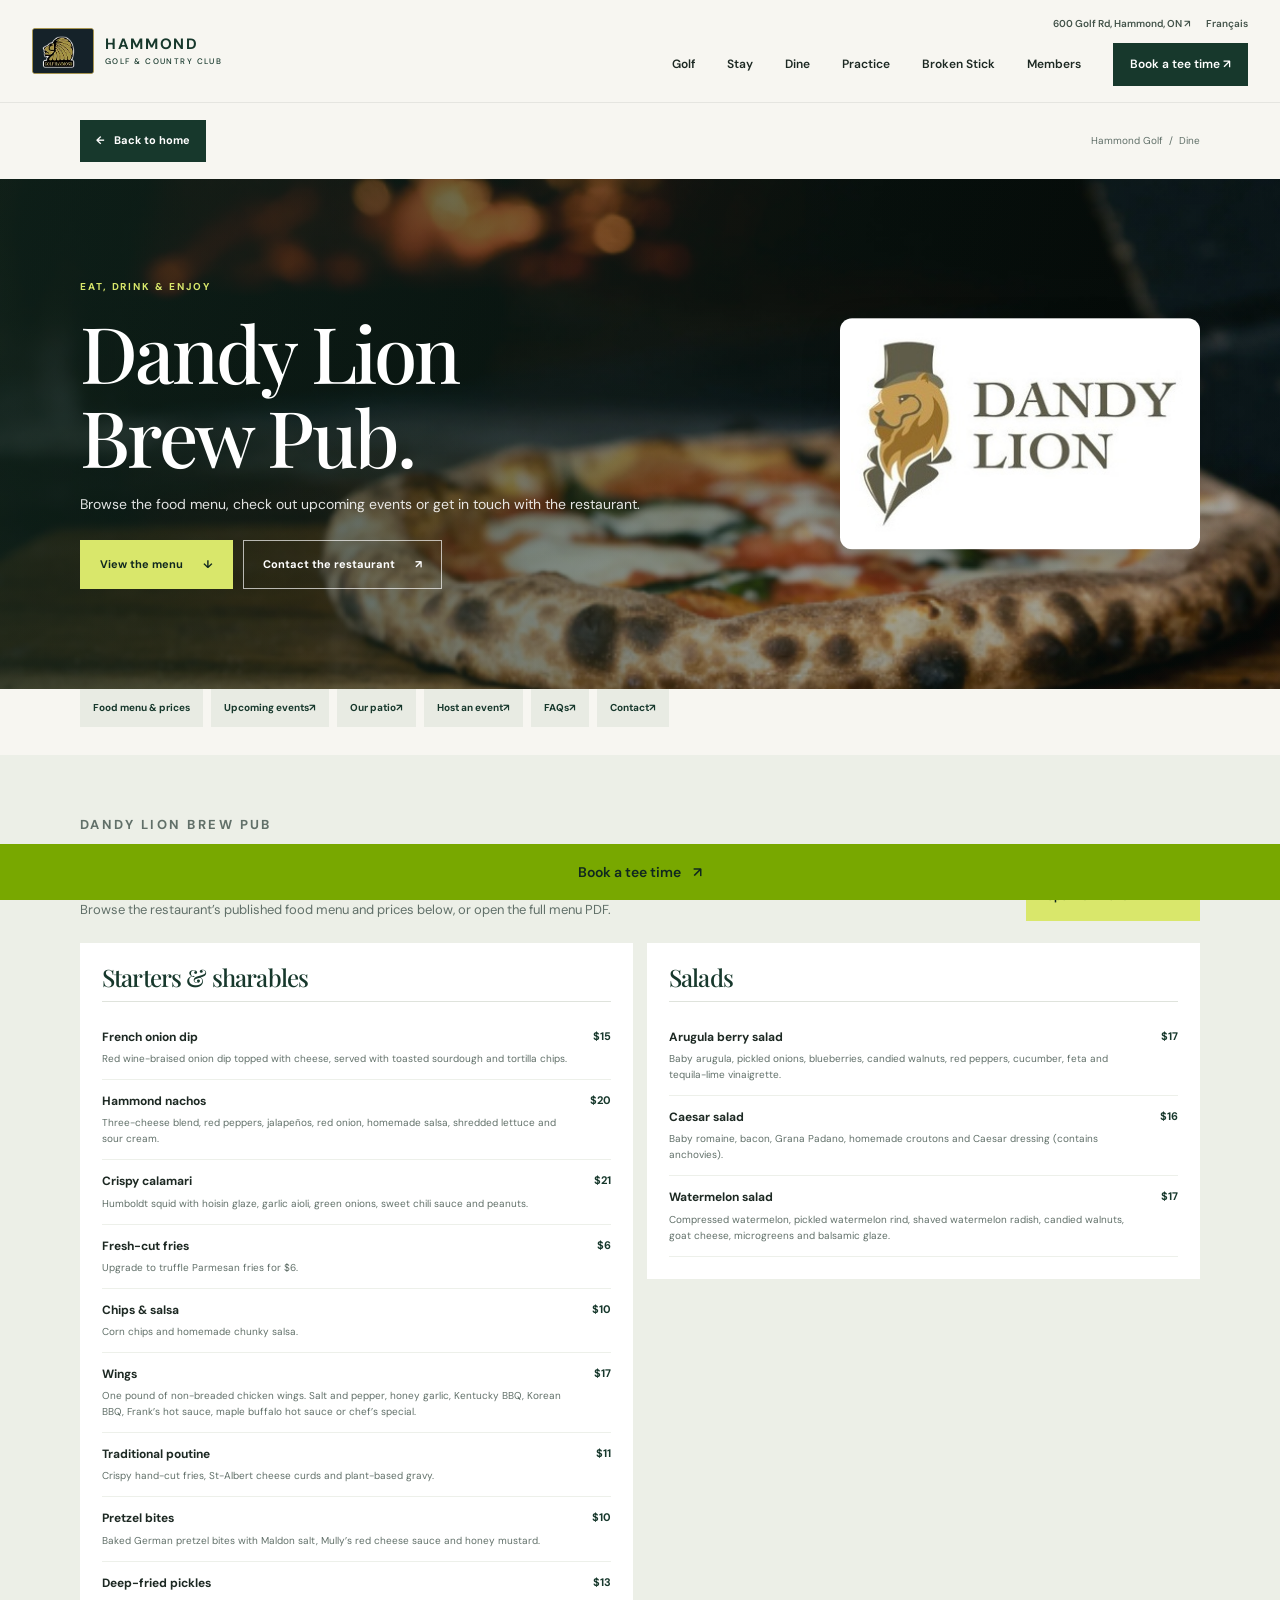
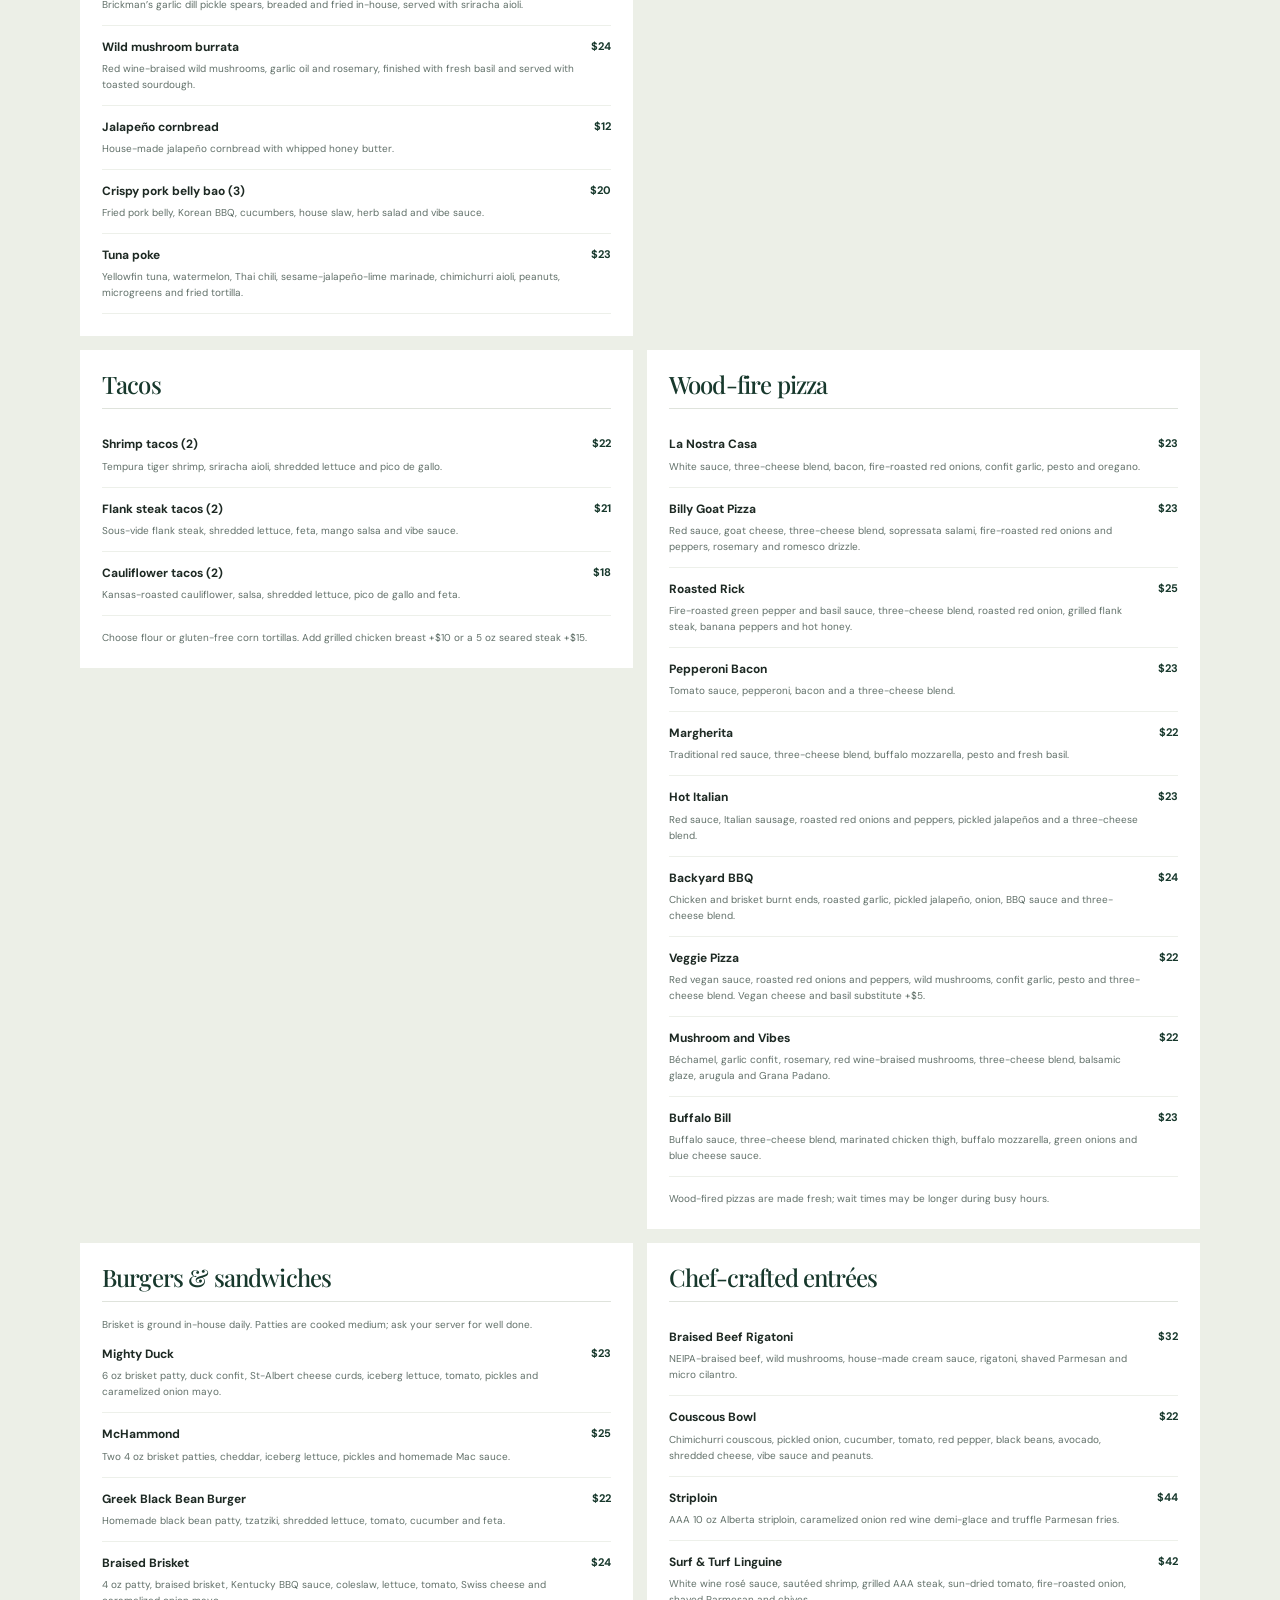
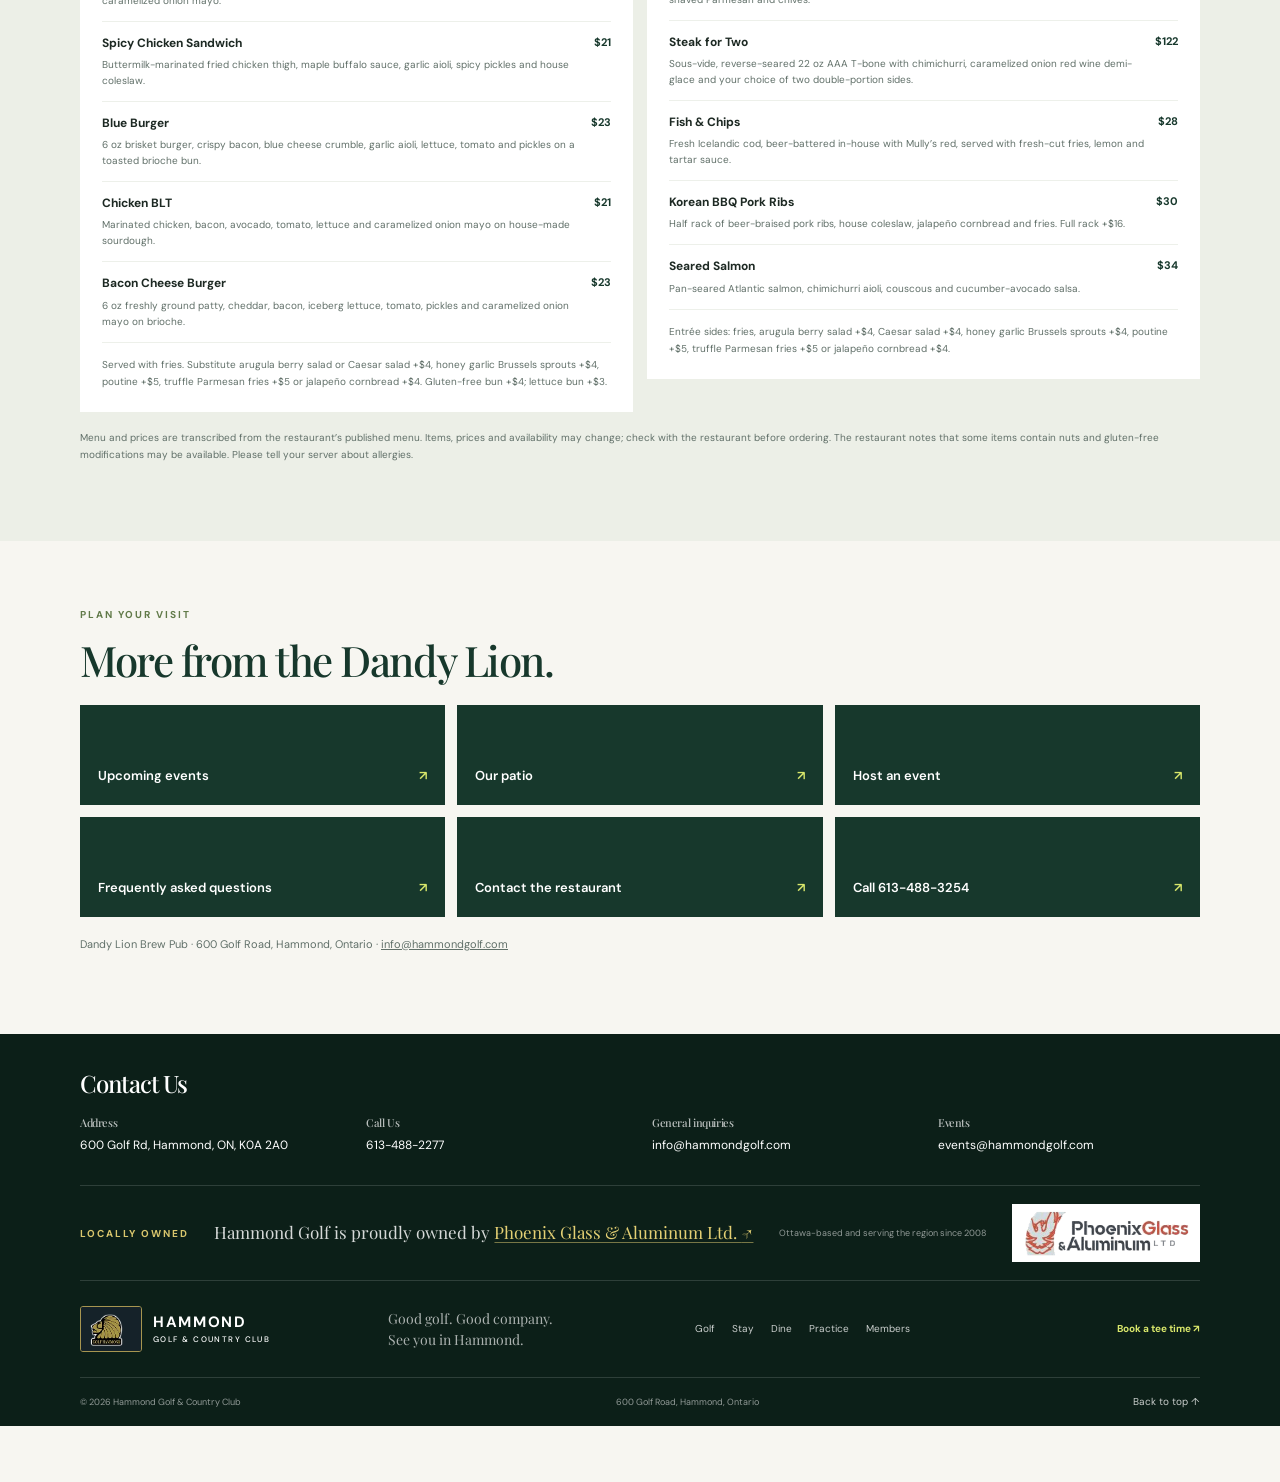
==== commit 09fb9d7c: "Expand golf page and add persistent booking contact Co-authored-by: Copilot <223556219+Copilot@users" ====
--- a/dine.html
+++ b/dine.html
@@ -6,7 +6,7 @@
   <meta name="theme-color" content="#132820">
   <meta name="description" content="Browse the Dandy Lion Brew Pub food menu, events and patio information at Hammond Golf.">
   <title>Dandy Lion Brew Pub | Hammond Golf</title>
-  <link rel="stylesheet" href="styles.css?v=destination-card-images-20261018">
+  <link rel="stylesheet" href="styles.css?v=golf-gallery-contact">
   <script src="script.js" defer></script>
 </head>
 <body>
@@ -173,6 +173,15 @@
   </main>
 
   <footer class="site-footer">
+    <section class="footer-contact" aria-labelledby="footer-contact-title">
+      <h2 id="footer-contact-title">Contact Us</h2>
+      <div class="footer-contact-grid">
+        <div><h3>Address</h3><a href="https://www.google.com/maps/search/?api=1&amp;query=600+Golf+Road%2C+Hammond%2C+Ontario+K0A+2A0">600 Golf Rd, Hammond, ON, K0A 2A0</a></div>
+        <div><h3>Call Us</h3><a href="tel:+16134882277">613-488-2277</a></div>
+        <div><h3>General inquiries</h3><a href="mailto:info@hammondgolf.com">info@hammondgolf.com</a></div>
+        <div><h3>Events</h3><a href="mailto:events@hammondgolf.com">events@hammondgolf.com</a></div>
+      </div>
+    </section>
     <div class="ownership-credit">
       <p class="eyebrow">Locally owned</p>
       <p>Hammond Golf is proudly owned by <a href="https://phoenixglass.ca/about-the-company" target="_blank" rel="noopener noreferrer">Phoenix Glass &amp; Aluminum Ltd. <span aria-hidden="true">↗</span></a></p>
@@ -196,5 +205,6 @@
       <a href="#main">Back to top ↑</a>
     </div>
   </footer>
+  <a class="sticky-book" href="https://chronogolf.com/club/928" data-track="sticky_book"><span>Book a tee time</span><span aria-hidden="true">↗</span></a>
 </body>
 </html>
--- a/styles.css
+++ b/styles.css
@@ -24,6 +24,7 @@
 
 body {
   margin: 0;
+  padding-bottom: 56px;
   background: var(--paper);
   color: var(--ink);
   font-family: var(--sans);
@@ -718,6 +719,150 @@
   width: 100%;
 }
 
+.golf-overview {
+  display: grid;
+  padding: 68px max(32px, calc((100vw - 1120px) / 2));
+  grid-template-columns: 1fr .9fr;
+  align-items: center;
+  gap: 50px;
+  background: #14242b;
+  color: var(--white);
+}
+
+.golf-overview-copy .eyebrow,
+.course-history .eyebrow {
+  color: var(--lime);
+}
+
+.golf-overview h2,
+.course-section-heading h2,
+.course-history h2 {
+  margin-bottom: 16px;
+  font-size: clamp(32px, 4vw, 46px);
+}
+
+.golf-overview-copy > p:not(.eyebrow),
+.course-history p:not(.eyebrow) {
+  max-width: 620px;
+  color: rgba(255, 255, 255, .78);
+  font-size: 13px;
+}
+
+.course-facts {
+  display: grid;
+  margin: 23px 0 18px;
+  padding: 0;
+  gap: 9px;
+  list-style: none;
+}
+
+.course-facts li {
+  position: relative;
+  padding-left: 25px;
+  color: rgba(255, 255, 255, .82);
+  font-size: 13px;
+}
+
+.course-facts li::before {
+  position: absolute;
+  left: 0;
+  color: var(--lime);
+  content: "✓";
+}
+
+.golf-overview .text-link,
+.course-history .text-link {
+  color: var(--lime);
+  text-underline-offset: 4px;
+}
+
+.golf-overview-image {
+  display: block;
+  width: 100%;
+  max-height: 510px;
+  aspect-ratio: 4 / 5;
+  object-fit: cover;
+}
+
+.course-gallery {
+  width: min(1120px, calc(100% - 64px));
+  margin: 0 auto;
+  padding: 65px 0 72px;
+}
+
+.course-section-heading {
+  margin-bottom: 24px;
+}
+
+.course-section-heading .eyebrow {
+  margin-bottom: 7px;
+}
+
+.course-gallery-grid {
+  display: grid;
+  grid-template-columns: repeat(4, minmax(0, 1fr));
+  gap: 12px;
+}
+
+.course-gallery-grid img {
+  display: block;
+  width: 100%;
+  aspect-ratio: 4 / 3;
+  object-fit: cover;
+}
+
+.gallery-source {
+  margin: 14px 0 0;
+  color: var(--muted);
+  font-size: 10px;
+}
+
+.gallery-source a {
+  color: var(--forest);
+  text-underline-offset: 3px;
+}
+
+.course-history {
+  display: grid;
+  padding: 68px max(32px, calc((100vw - 1120px) / 2));
+  grid-template-columns: .9fr 1fr;
+  align-items: center;
+  gap: 52px;
+  background: var(--forest-deep);
+  color: var(--white);
+}
+
+.course-history > img {
+  display: block;
+  width: 100%;
+  max-height: 440px;
+  object-fit: cover;
+}
+
+.sticky-book {
+  position: fixed;
+  z-index: 15;
+  right: 0;
+  bottom: 0;
+  left: 0;
+  display: flex;
+  min-height: 56px;
+  padding: 10px 24px;
+  align-items: center;
+  justify-content: center;
+  gap: 12px;
+  background: #78a800;
+  color: var(--forest-deep);
+  font-size: 14px;
+  font-weight: 600;
+  text-decoration: none;
+  transition: background .2s ease;
+}
+
+.sticky-book:hover {
+  background: #668f00;
+}
+
 .dine-quick-links {
   display: flex;
   width: min(1120px, calc(100% - 64px));
@@ -1086,6 +1231,44 @@
   color: var(--white);
 }
 
+.footer-contact {
+  padding: 8px 0 28px;
+  border-bottom: 1px solid rgba(255, 255, 255, .14);
+}
+
+.footer-contact h2 {
+  margin-bottom: 20px;
+  color: var(--white);
+  font-size: 24px;
+  font-weight: 500;
+}
+
+.footer-contact-grid {
+  display: grid;
+  grid-template-columns: repeat(4, minmax(0, 1fr));
+  gap: 24px;
+}
+
+.footer-contact-grid h3 {
+  margin: 0 0 3px;
+  color: rgba(255, 255, 255, .72);
+  font-size: 11px;
+  font-weight: 500;
+}
+
+.footer-contact-grid a {
+  color: var(--white);
+  font-size: 12px;
+  text-decoration: none;
+  overflow-wrap: anywhere;
+}
+
+.footer-contact-grid a:hover {
+  color: var(--lime);
+  text-decoration: underline;
+  text-underline-offset: 3px;
+}
+
 .ownership-credit {
   display: flex;
   min-height: 95px;
@@ -1200,6 +1383,22 @@
 }
 
 @media (max-width: 850px) {
+  .golf-overview,
+  .course-history {
+    padding: 52px 32px;
+    grid-template-columns: 1fr 1fr;
+    gap: 28px;
+  }
+
+  .course-gallery-grid {
+    grid-template-columns: repeat(2, minmax(0, 1fr));
+  }
+
+  .footer-contact-grid {
+    grid-template-columns: repeat(2, minmax(0, 1fr));
+    gap: 18px 24px;
+  }
+
   .header-inner {
     width: calc(100% - 40px);
     min-height: 95px;
@@ -1325,6 +1524,35 @@
     gap: 10px;
   }
 
+  .golf-overview,
+  .course-history {
+    padding: 43px 20px;
+    grid-template-columns: 1fr;
+    gap: 23px;
+  }
+
+  .golf-overview-image {
+    aspect-ratio: 16 / 10;
+  }
+
+  .course-history > img {
+    max-height: 280px;
+  }
+
+  .course-gallery {
+    width: calc(100% - 40px);
+    padding: 46px 0 52px;
+  }
+
+  .course-gallery-grid {
+    gap: 8px;
+  }
+
+  .footer-contact-grid {
+    grid-template-columns: 1fr;
+    gap: 14px;
+  }
+
   .header-right {
     gap: 1px;
   }
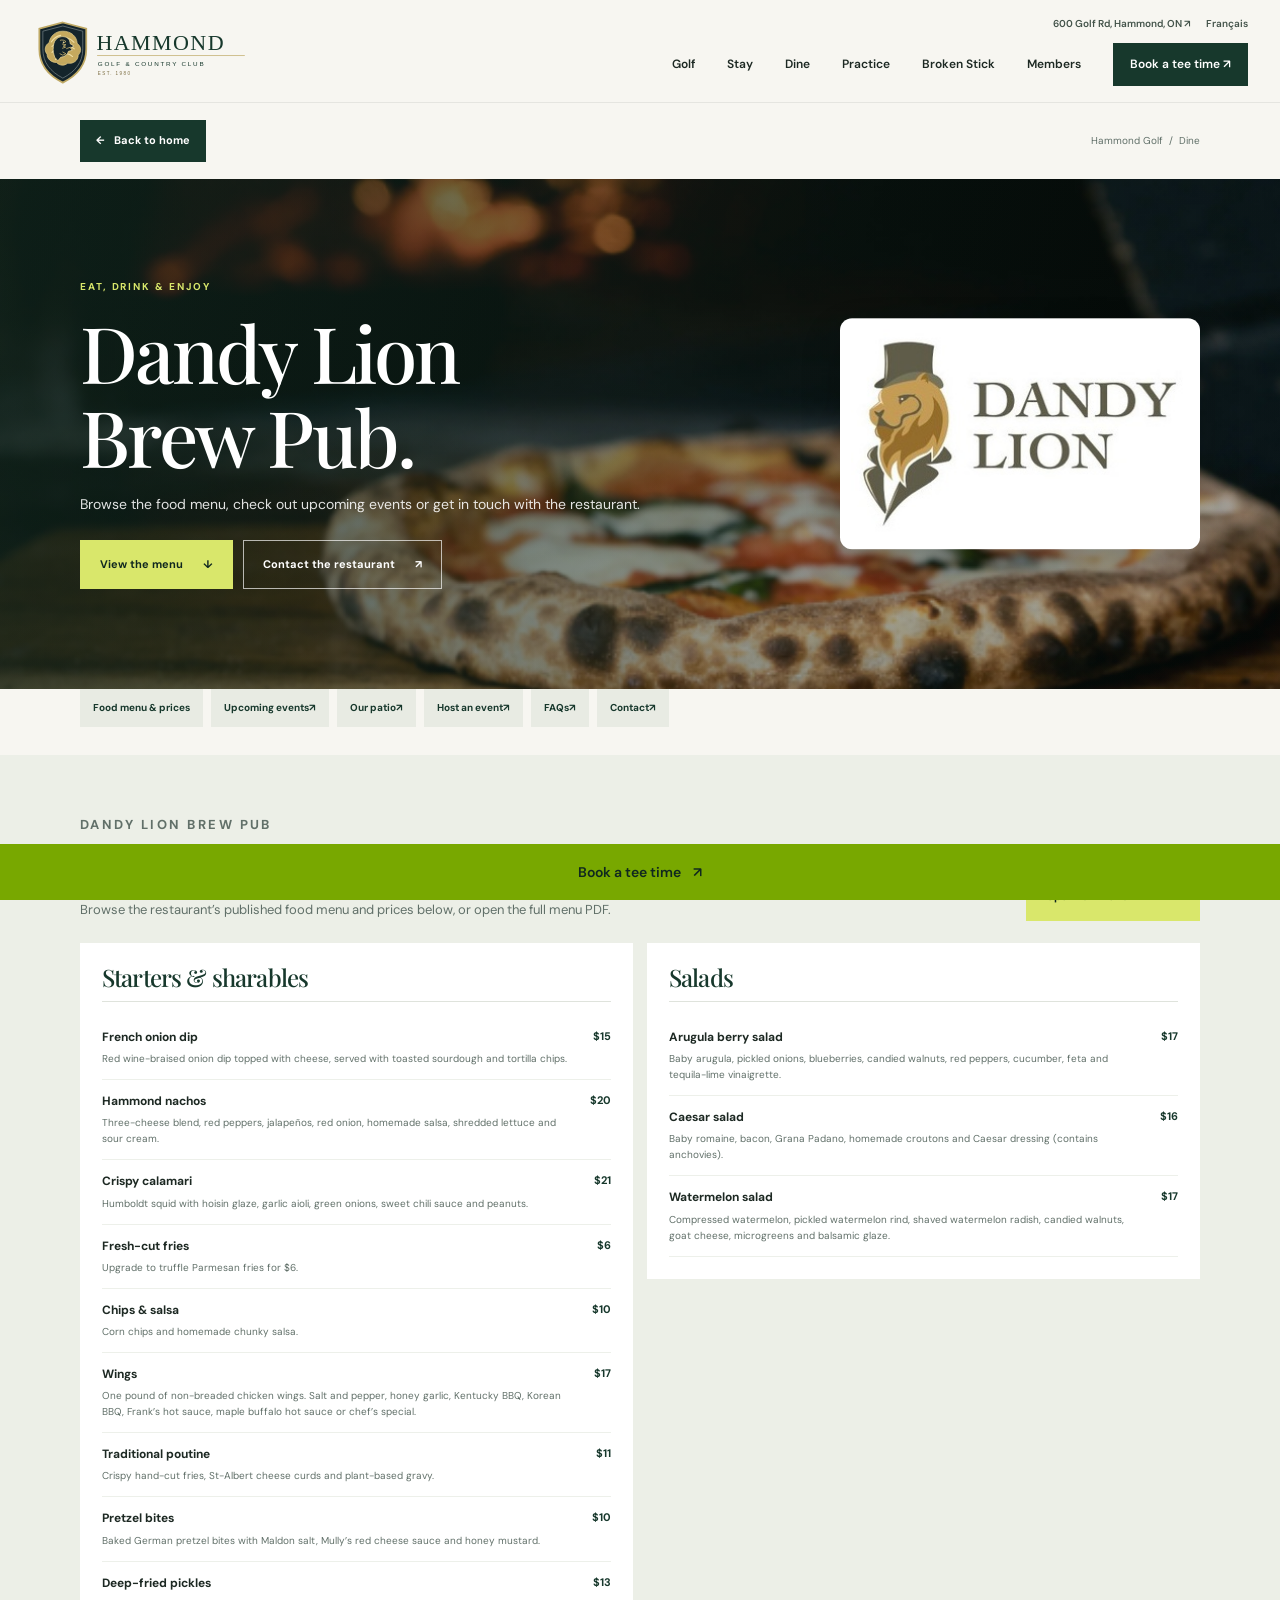
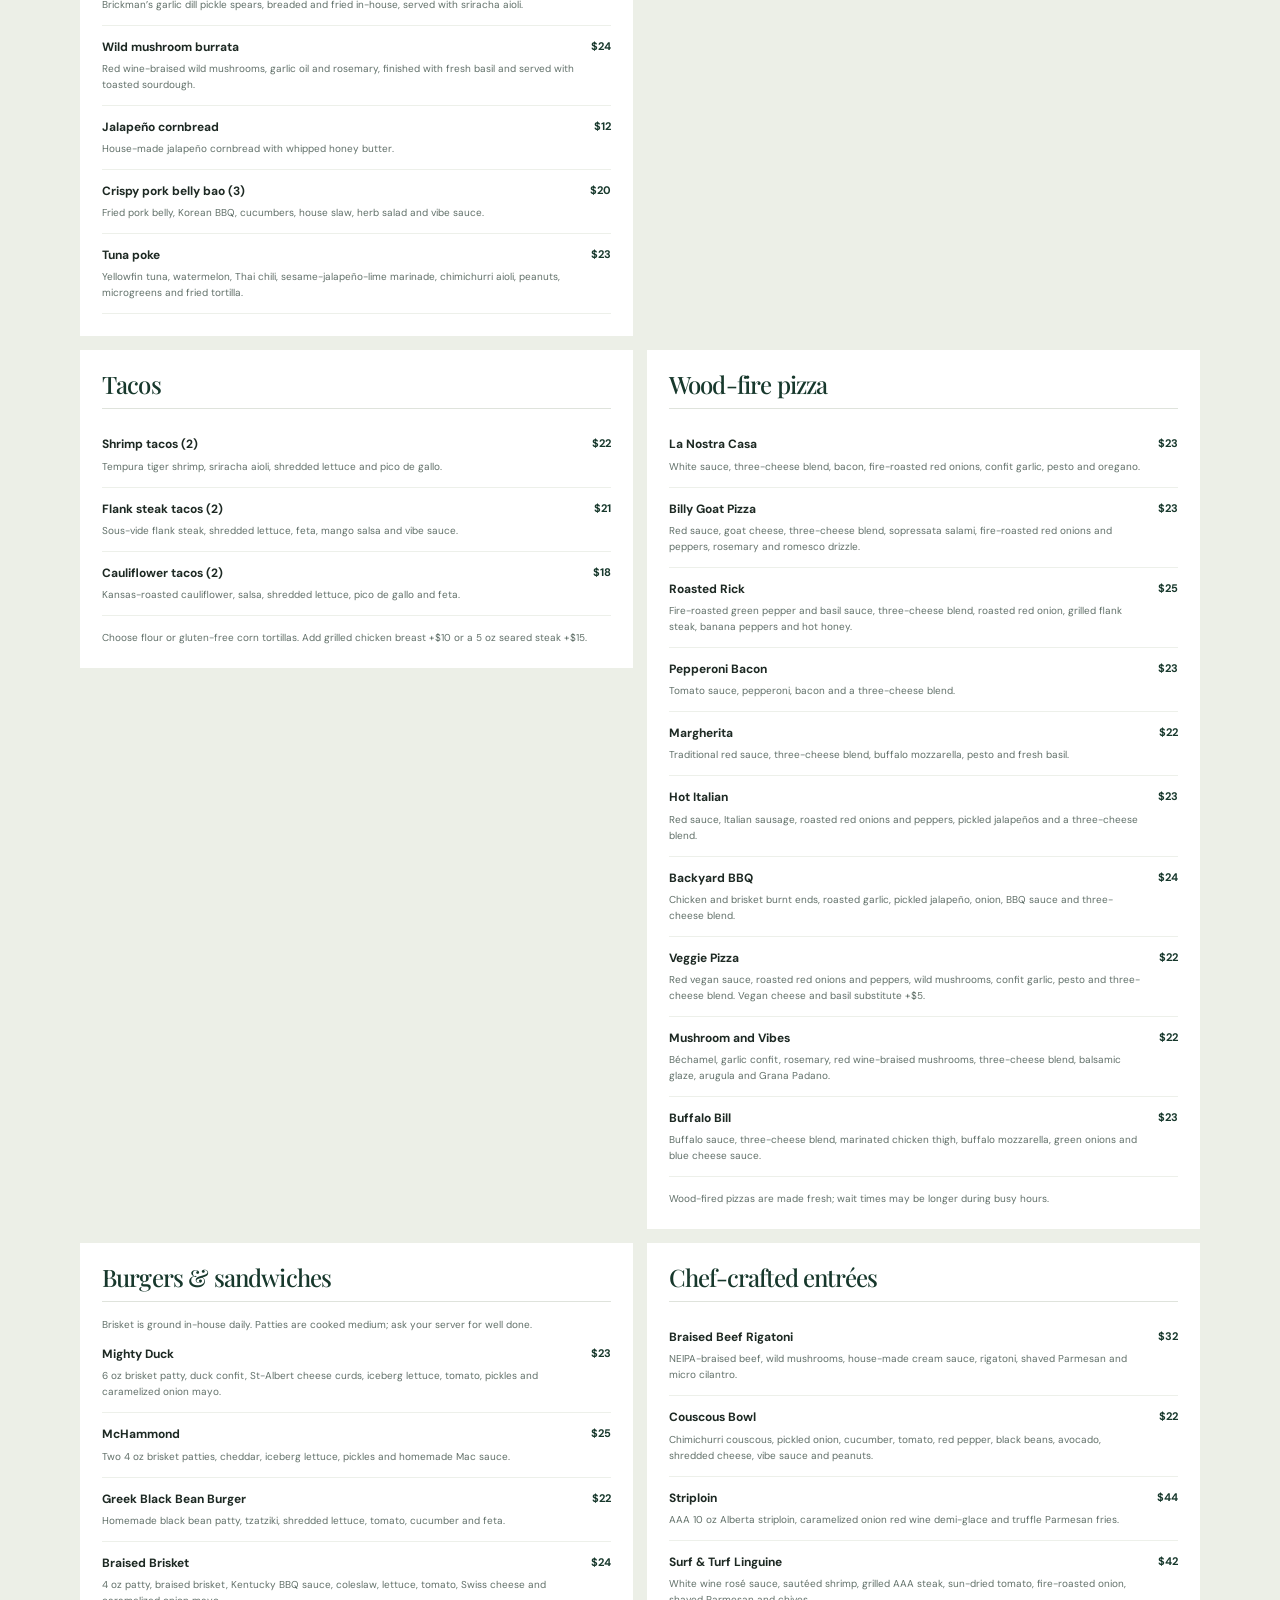
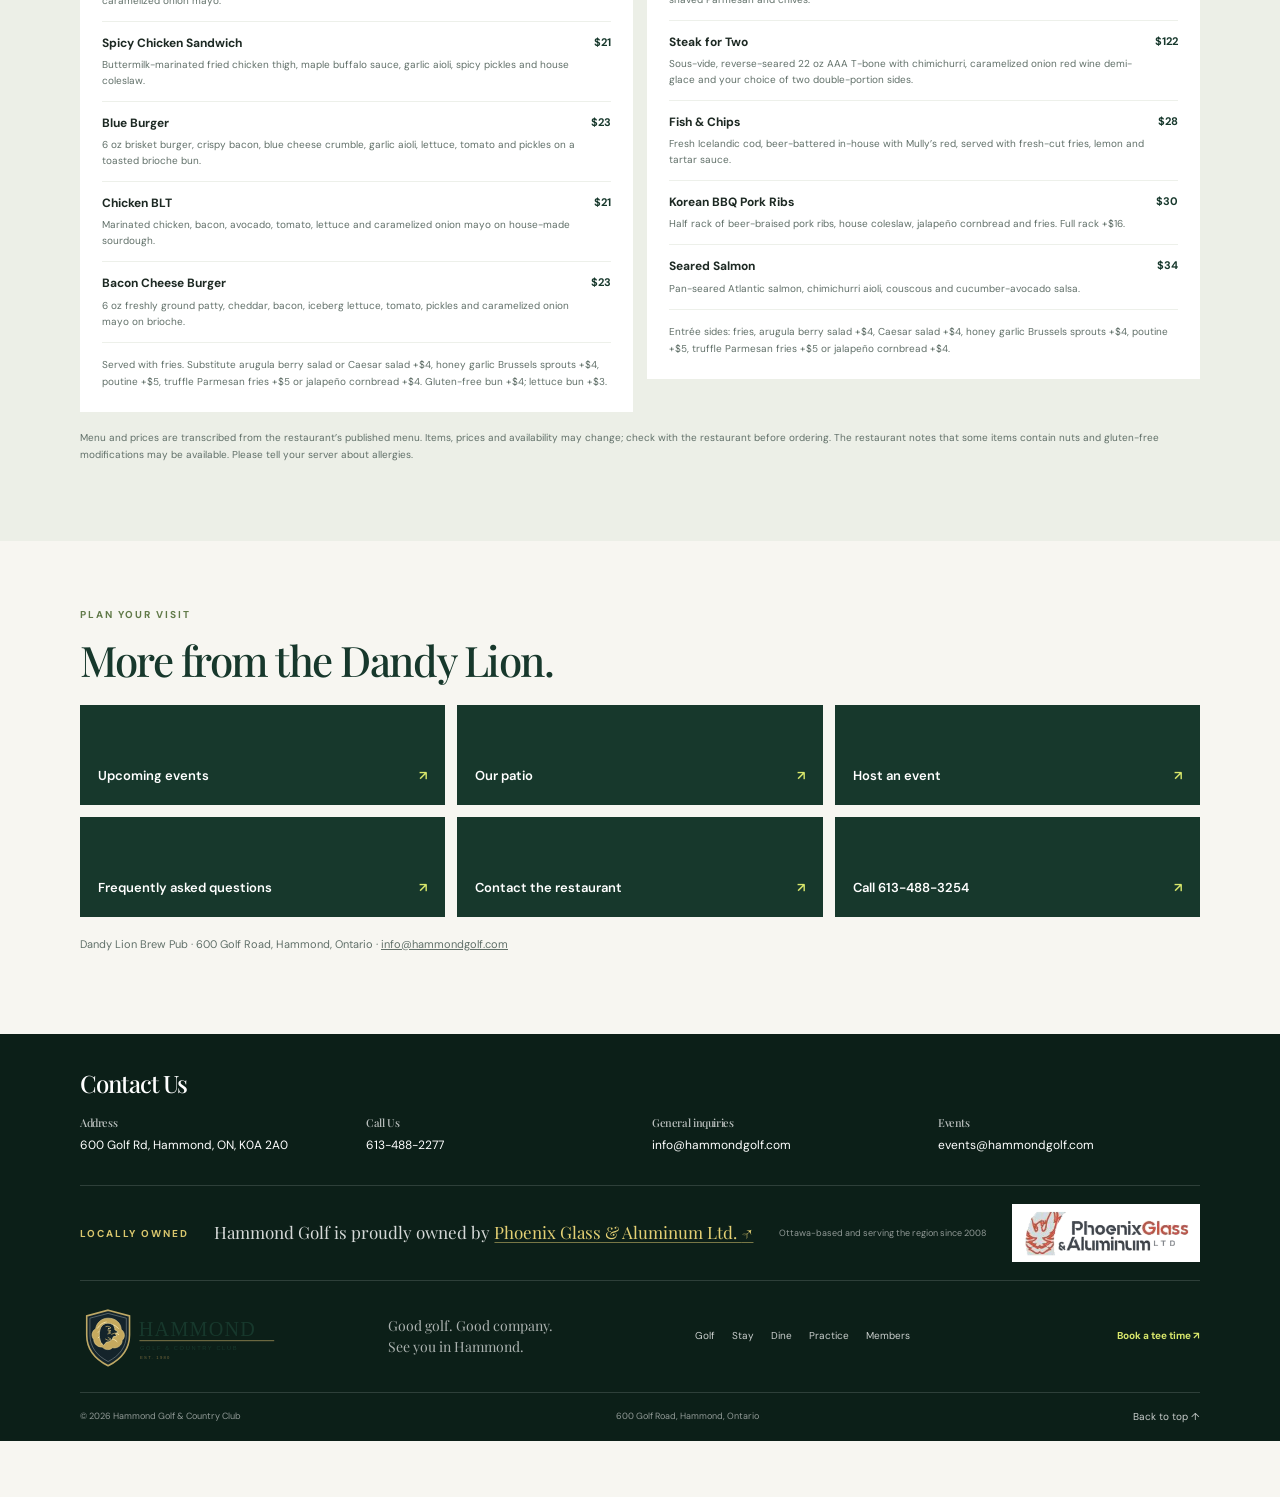
==== commit 0cfc942c: "Create Hammond shield logo established 1980 Co-authored-by: Copilot <223556219+Copilot@users.noreply" ====
--- a/dine.html
+++ b/dine.html
@@ -6,7 +6,7 @@
   <meta name="theme-color" content="#132820">
   <meta name="description" content="Browse the Dandy Lion Brew Pub food menu, events and patio information at Hammond Golf.">
   <title>Dandy Lion Brew Pub | Hammond Golf</title>
-  <link rel="stylesheet" href="styles.css?v=golf-gallery-contact">
+  <link rel="stylesheet" href="styles.css?v=hammond-logo-1980">
   <script src="script.js" defer></script>
 </head>
 <body>
@@ -14,8 +14,7 @@
   <header class="site-header">
     <div class="header-inner">
       <a class="wordmark" href="index.html#home" aria-label="Hammond Golf home">
-        <span class="wordmark-mark" aria-hidden="true"><img class="wordmark-crest" src="assets/hammond-golf-crest.png" alt=""></span>
-        <span>HAMMOND<span class="wordmark-sub">GOLF &amp; COUNTRY CLUB</span></span>
+        <img class="wordmark-logo" src="assets/hammond-golf-logo-1980.svg" alt="Hammond Golf &amp; Country Club, established 1980">
       </a>
       <div class="header-right">
         <div class="header-utility" aria-label="Location and language">
@@ -190,8 +189,7 @@
     </div>
     <div class="footer-main">
       <a class="wordmark footer-wordmark" href="index.html#home" aria-label="Hammond Golf home">
-        <span class="wordmark-mark" aria-hidden="true"><img class="wordmark-crest" src="assets/hammond-golf-crest.png" alt=""></span>
-        <span>HAMMOND<span class="wordmark-sub">GOLF &amp; COUNTRY CLUB</span></span>
+        <img class="wordmark-logo" src="assets/hammond-golf-logo-1980.svg" alt="Hammond Golf &amp; Country Club, established 1980">
       </a>
       <p>Good golf. Good company.<br>See you in Hammond.</p>
       <div class="footer-links" aria-label="Quick links">
--- a/styles.css
+++ b/styles.css
@@ -111,41 +111,13 @@
   display: inline-flex;
   flex: 0 0 auto;
   align-items: center;
-  gap: 11px;
-  color: var(--forest);
-  font-size: 15px;
-  font-weight: 700;
-  letter-spacing: .11em;
-  line-height: 1.1;
   text-decoration: none;
 }
 
-.wordmark-mark {
-  position: relative;
-  width: 62px;
-  height: 46px;
-  flex: 0 0 62px;
-  overflow: hidden;
-  border: 1px solid #a79550;
-  border-radius: 3px;
-  background: #13232c;
-}
-
-.wordmark-crest {
-  position: absolute;
-  top: 50%;
-  left: 50%;
-  width: 100px;
-  max-width: none;
-  transform: translate(-50%, -50%);
-}
-
-.wordmark-sub {
+.wordmark-logo {
   display: block;
-  margin-top: 5px;
-  font-size: 8px;
-  font-weight: 500;
-  letter-spacing: .18em;
+  width: 252px;
+  height: auto;
 }
 
 .primary-nav {
@@ -524,6 +496,56 @@
   text-decoration: none;
 }
 
+.more-hammond {
+  padding: 0 max(32px, calc((100vw - 1120px) / 2)) 72px;
+}
+
+.more-hammond-heading {
+  margin-bottom: 20px;
+}
+
+.more-hammond-heading .eyebrow {
+  margin-bottom: 6px;
+}
+
+.more-hammond-heading h2 {
+  margin: 0;
+  color: var(--forest);
+  font-size: clamp(28px, 3.5vw, 40px);
+}
+
+.more-hammond-grid {
+  display: grid;
+  grid-template-columns: repeat(3, minmax(0, 1fr));
+  gap: 12px;
+}
+
+.more-hammond-card {
+  display: flex;
+  min-height: 88px;
+  padding: 20px 22px;
+  align-items: center;
+  justify-content: space-between;
+  gap: 16px;
+  border: 1px solid #dfe3dc;
+  background: #fff;
+  color: var(--forest);
+  font-size: 14px;
+  font-weight: 700;
+  text-decoration: none;
+  transition: border-color .2s ease, background .2s ease, transform .2s ease;
+}
+
+.more-hammond-card > span:last-child {
+  color: #748b31;
+}
+
+.more-hammond-card:hover {
+  transform: translateY(-2px);
+  border-color: #bacb6a;
+  background: #f4f6e9;
+}
+
 .destination-card:hover .destination-link {
   color: var(--white);
 }
@@ -1332,11 +1354,7 @@
 }
 
 .footer-wordmark {
-  color: var(--white);
-}
-
-.footer-wordmark .wordmark-mark {
-  background: #13232c;
+  width: 230px;
 }
 
 .footer-main > p {
@@ -1383,6 +1401,11 @@
 }
 
 @media (max-width: 850px) {
+  .more-hammond {
+    padding-right: 32px;
+    padding-left: 32px;
+  }
+
   .golf-overview,
   .course-history {
     padding: 52px 32px;
@@ -1510,9 +1533,27 @@
   .dine-links-grid {
     grid-template-columns: repeat(2, minmax(0, 1fr));
   }
+
+  .more-hammond-grid {
+    grid-template-columns: repeat(2, minmax(0, 1fr));
+  }
 }
 
 @media (max-width: 650px) {
+  .more-hammond {
+    padding: 0 20px 54px;
+  }
+
+  .more-hammond-grid {
+    gap: 8px;
+  }
+
+  .more-hammond-card {
+    min-height: 72px;
+    padding: 15px;
+    font-size: 12px;
+  }
+
   html {
     scroll-padding-top: 85px;
   }
@@ -1574,23 +1615,12 @@
     font-size: 9px;
   }
 
-  .wordmark {
-    gap: 8px;
-    font-size: 12px;
-  }
-
-  .wordmark-mark {
-    width: 44px;
-    height: 35px;
-    flex-basis: 44px;
-  }
-
-  .wordmark-crest {
-    width: 73px;
-  }
-
-  .wordmark-sub {
-    font-size: 7px;
+  .wordmark-logo {
+    width: 190px;
+  }
+
+  .footer-wordmark {
+    width: 190px;
   }
 
   .primary-nav {
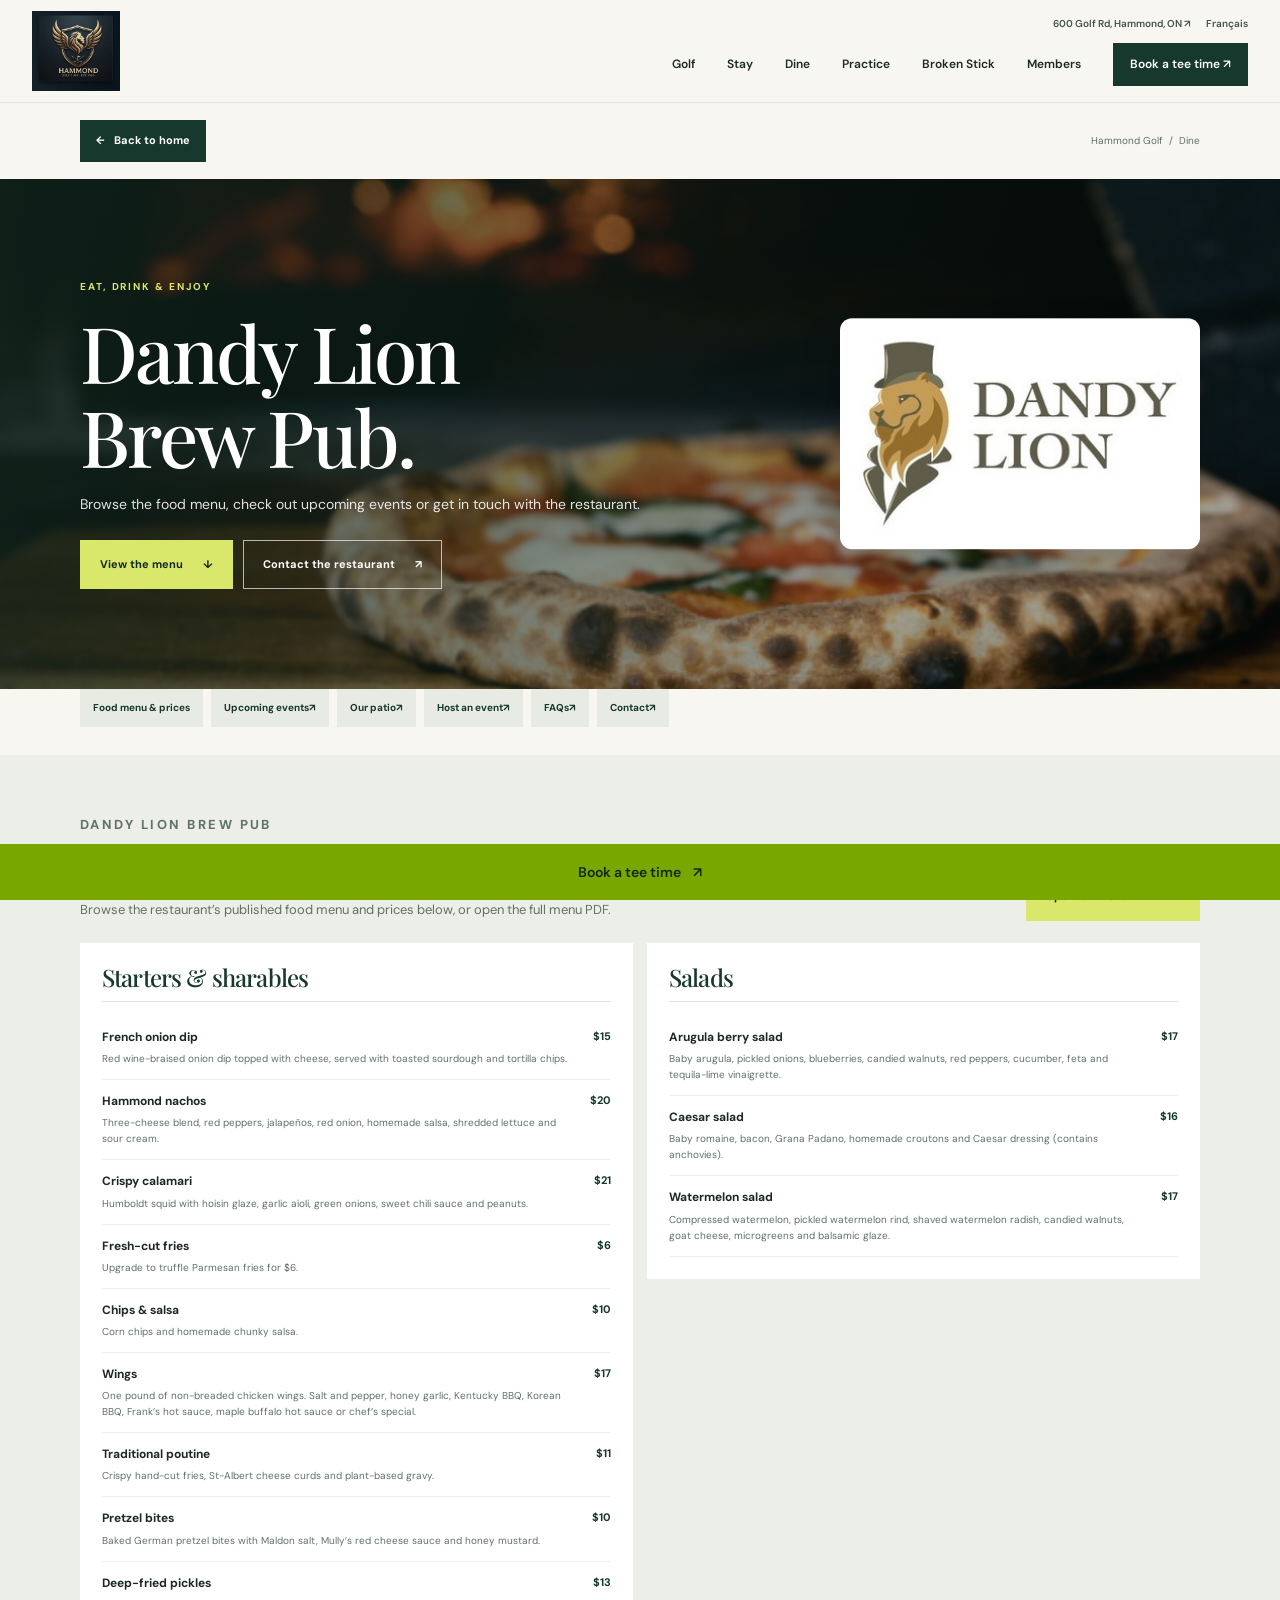
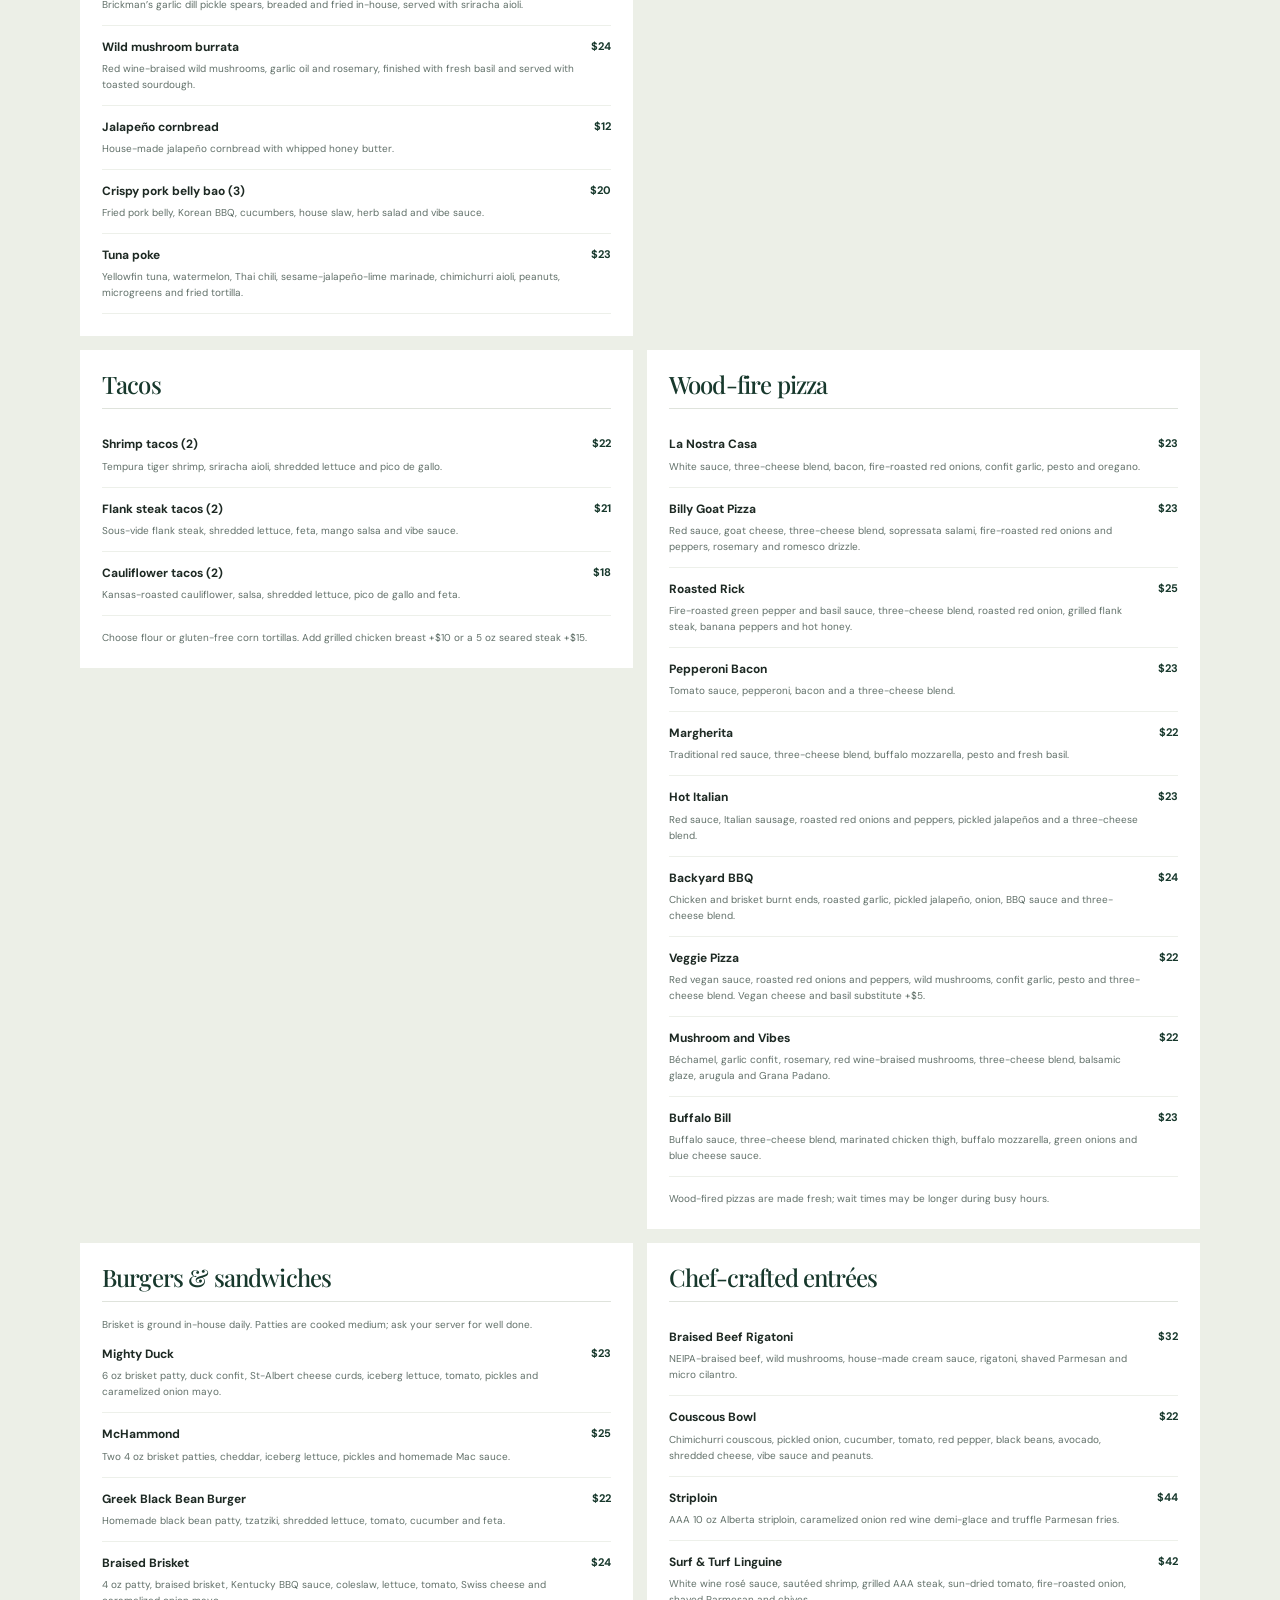
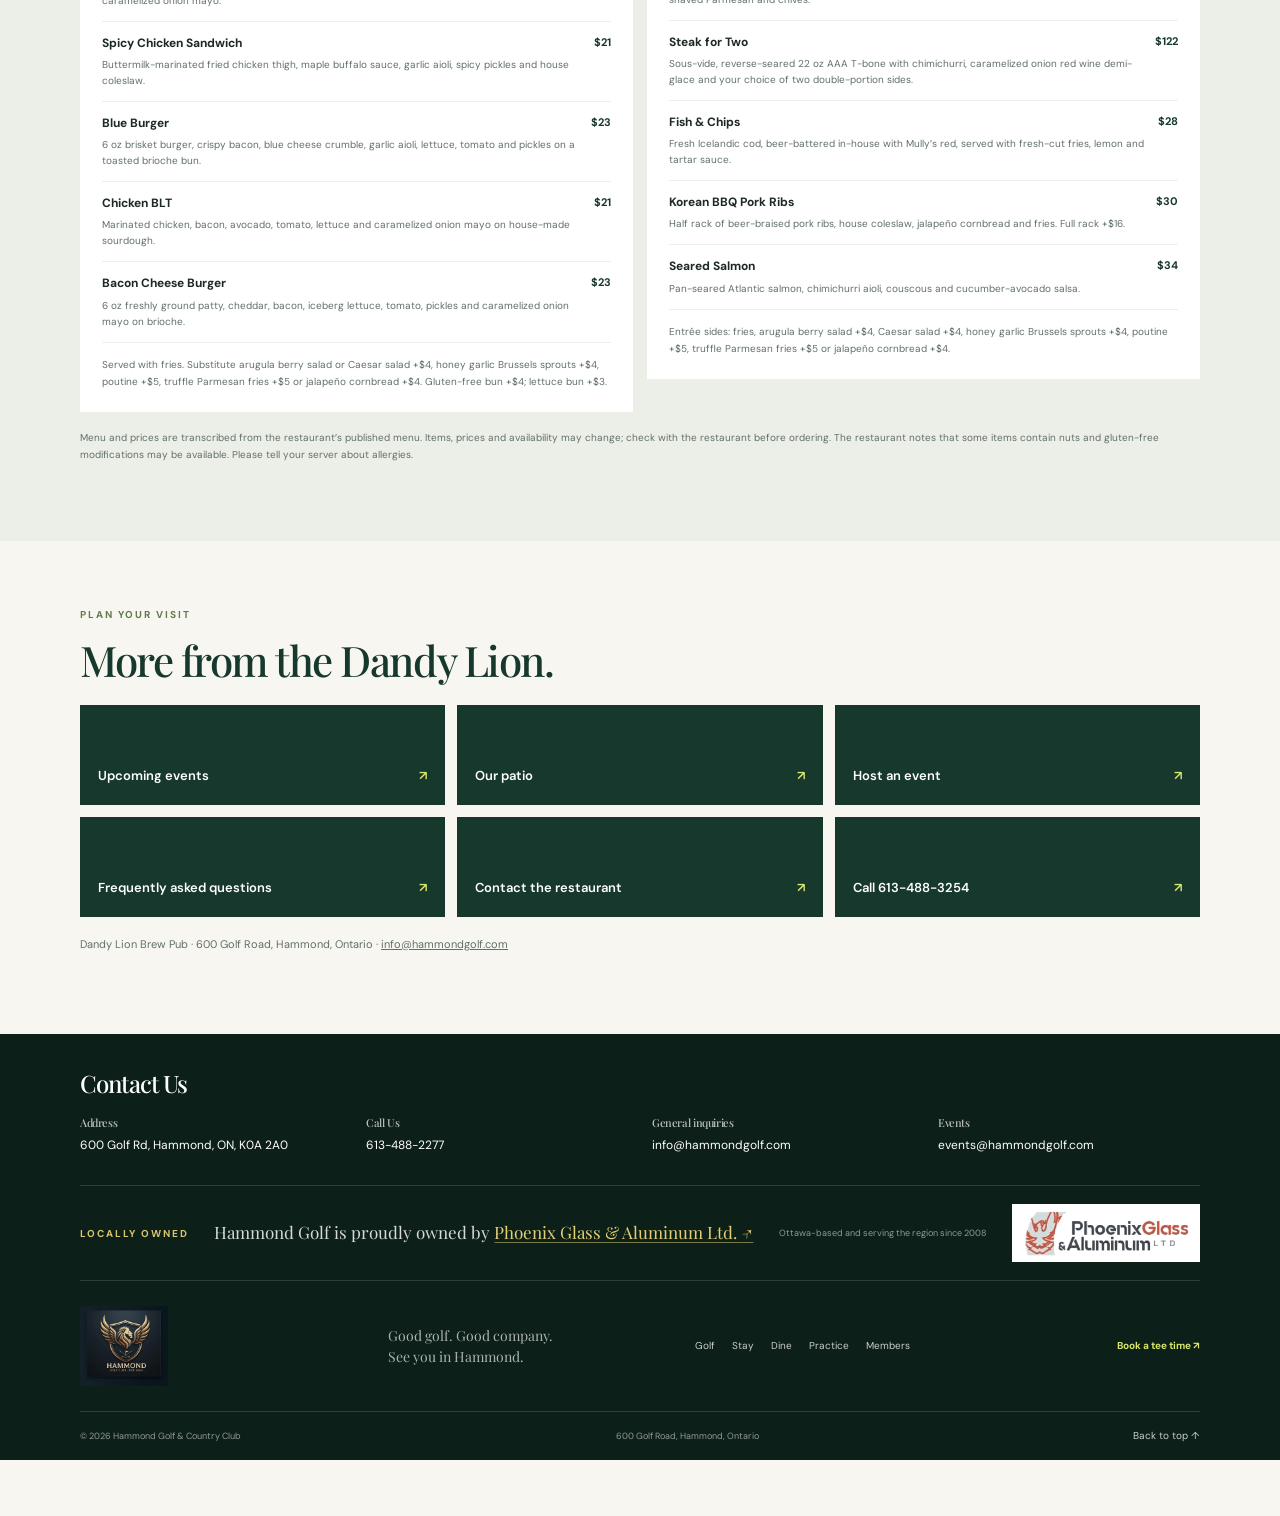
==== commit 08520194: "Use supplied Hammond shield logo Co-authored-by: Copilot <223556219+Copilot@users.noreply.github.com" ====
--- a/dine.html
+++ b/dine.html
@@ -14,7 +14,7 @@
   <header class="site-header">
     <div class="header-inner">
       <a class="wordmark" href="index.html#home" aria-label="Hammond Golf home">
-        <img class="wordmark-logo" src="assets/hammond-golf-logo-1980.svg" alt="Hammond Golf &amp; Country Club, established 1980">
+        <img class="wordmark-logo" src="assets/hammond-golf-logo-1980.jpg" alt="Hammond Golf &amp; Country Club, established 1980">
       </a>
       <div class="header-right">
         <div class="header-utility" aria-label="Location and language">
@@ -189,7 +189,7 @@
     </div>
     <div class="footer-main">
       <a class="wordmark footer-wordmark" href="index.html#home" aria-label="Hammond Golf home">
-        <img class="wordmark-logo" src="assets/hammond-golf-logo-1980.svg" alt="Hammond Golf &amp; Country Club, established 1980">
+        <img class="wordmark-logo" src="assets/hammond-golf-logo-1980.jpg" alt="Hammond Golf &amp; Country Club, established 1980">
       </a>
       <p>Good golf. Good company.<br>See you in Hammond.</p>
       <div class="footer-links" aria-label="Quick links">
--- a/styles.css
+++ b/styles.css
@@ -116,8 +116,9 @@
 
 .wordmark-logo {
   display: block;
-  width: 252px;
-  height: auto;
+  width: 88px;
+  height: 80px;
+  object-fit: contain;
 }
 
 .primary-nav {
@@ -1354,7 +1355,7 @@
 }
 
 .footer-wordmark {
-  width: 230px;
+  width: 100px;
 }
 
 .footer-main > p {
@@ -1616,11 +1617,12 @@
   }
 
   .wordmark-logo {
-    width: 190px;
+    width: 68px;
+    height: 62px;
   }
 
   .footer-wordmark {
-    width: 190px;
+    width: 80px;
   }
 
   .primary-nav {
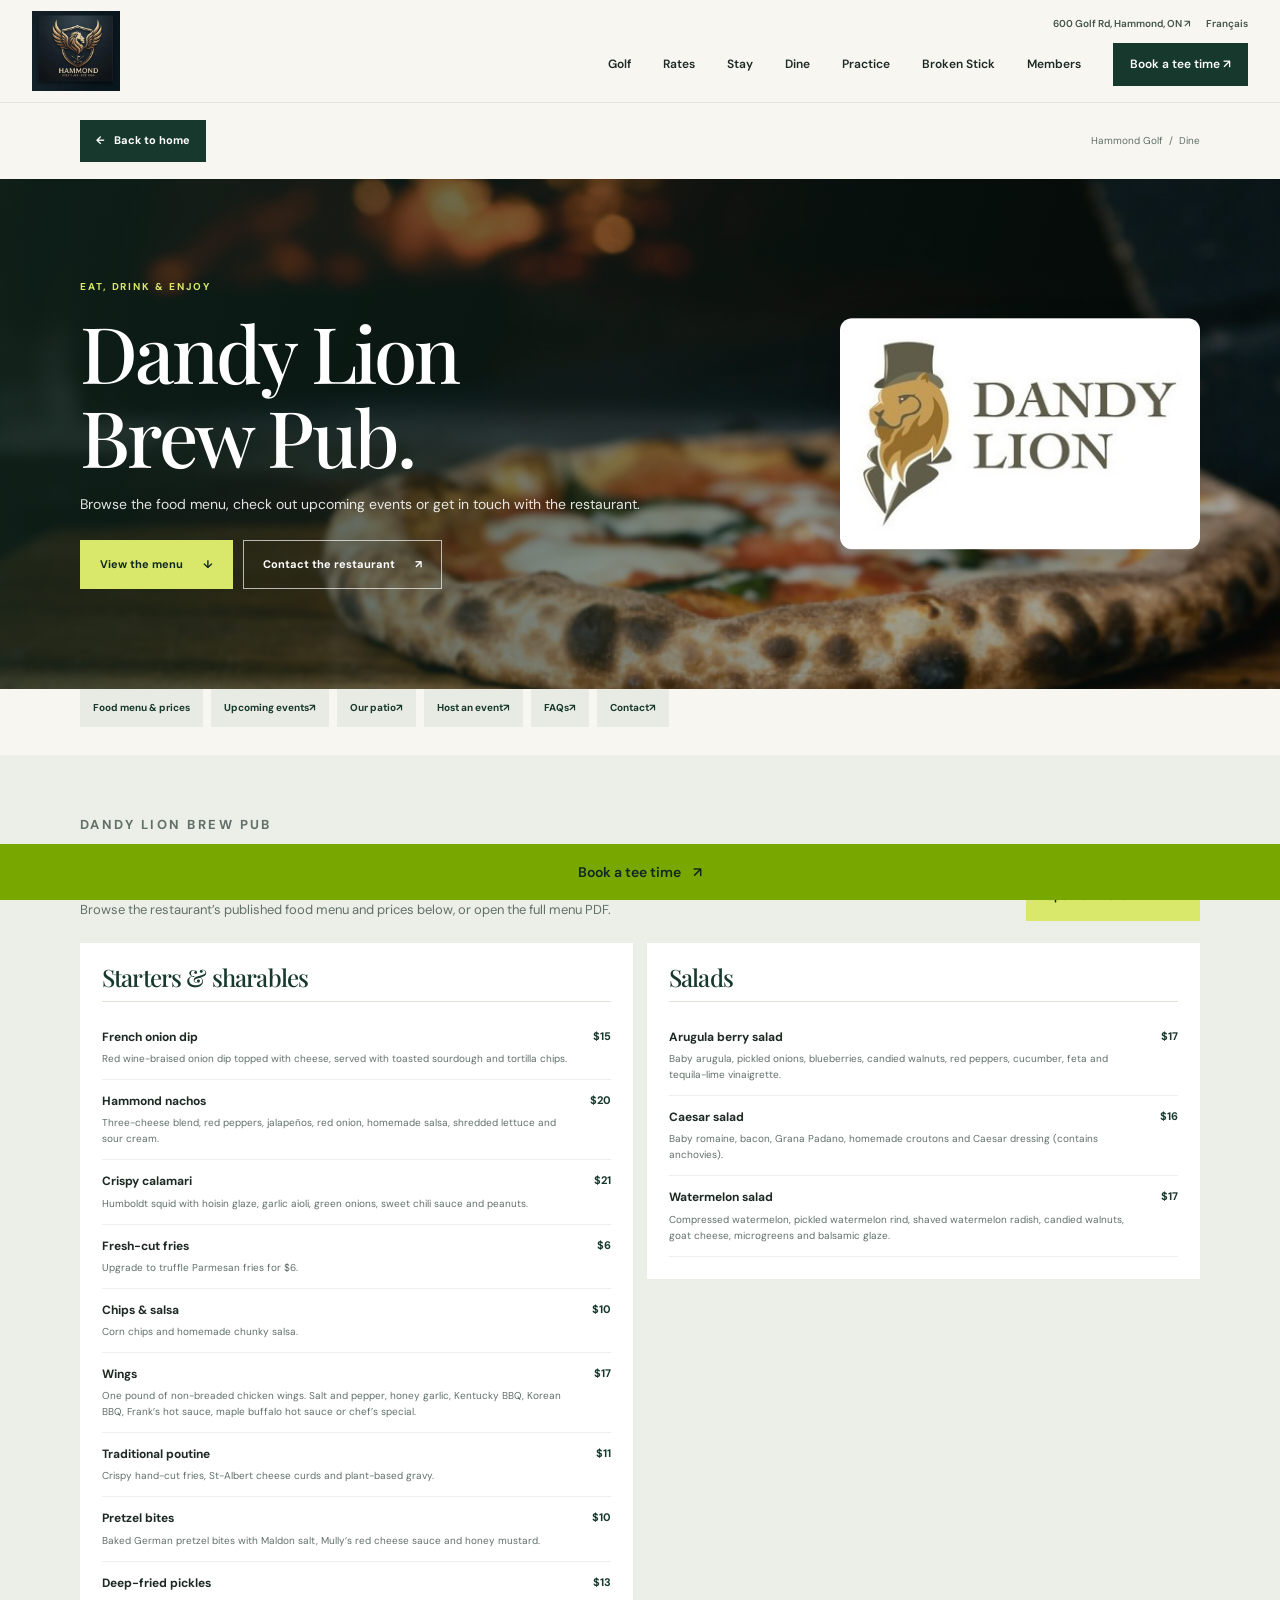
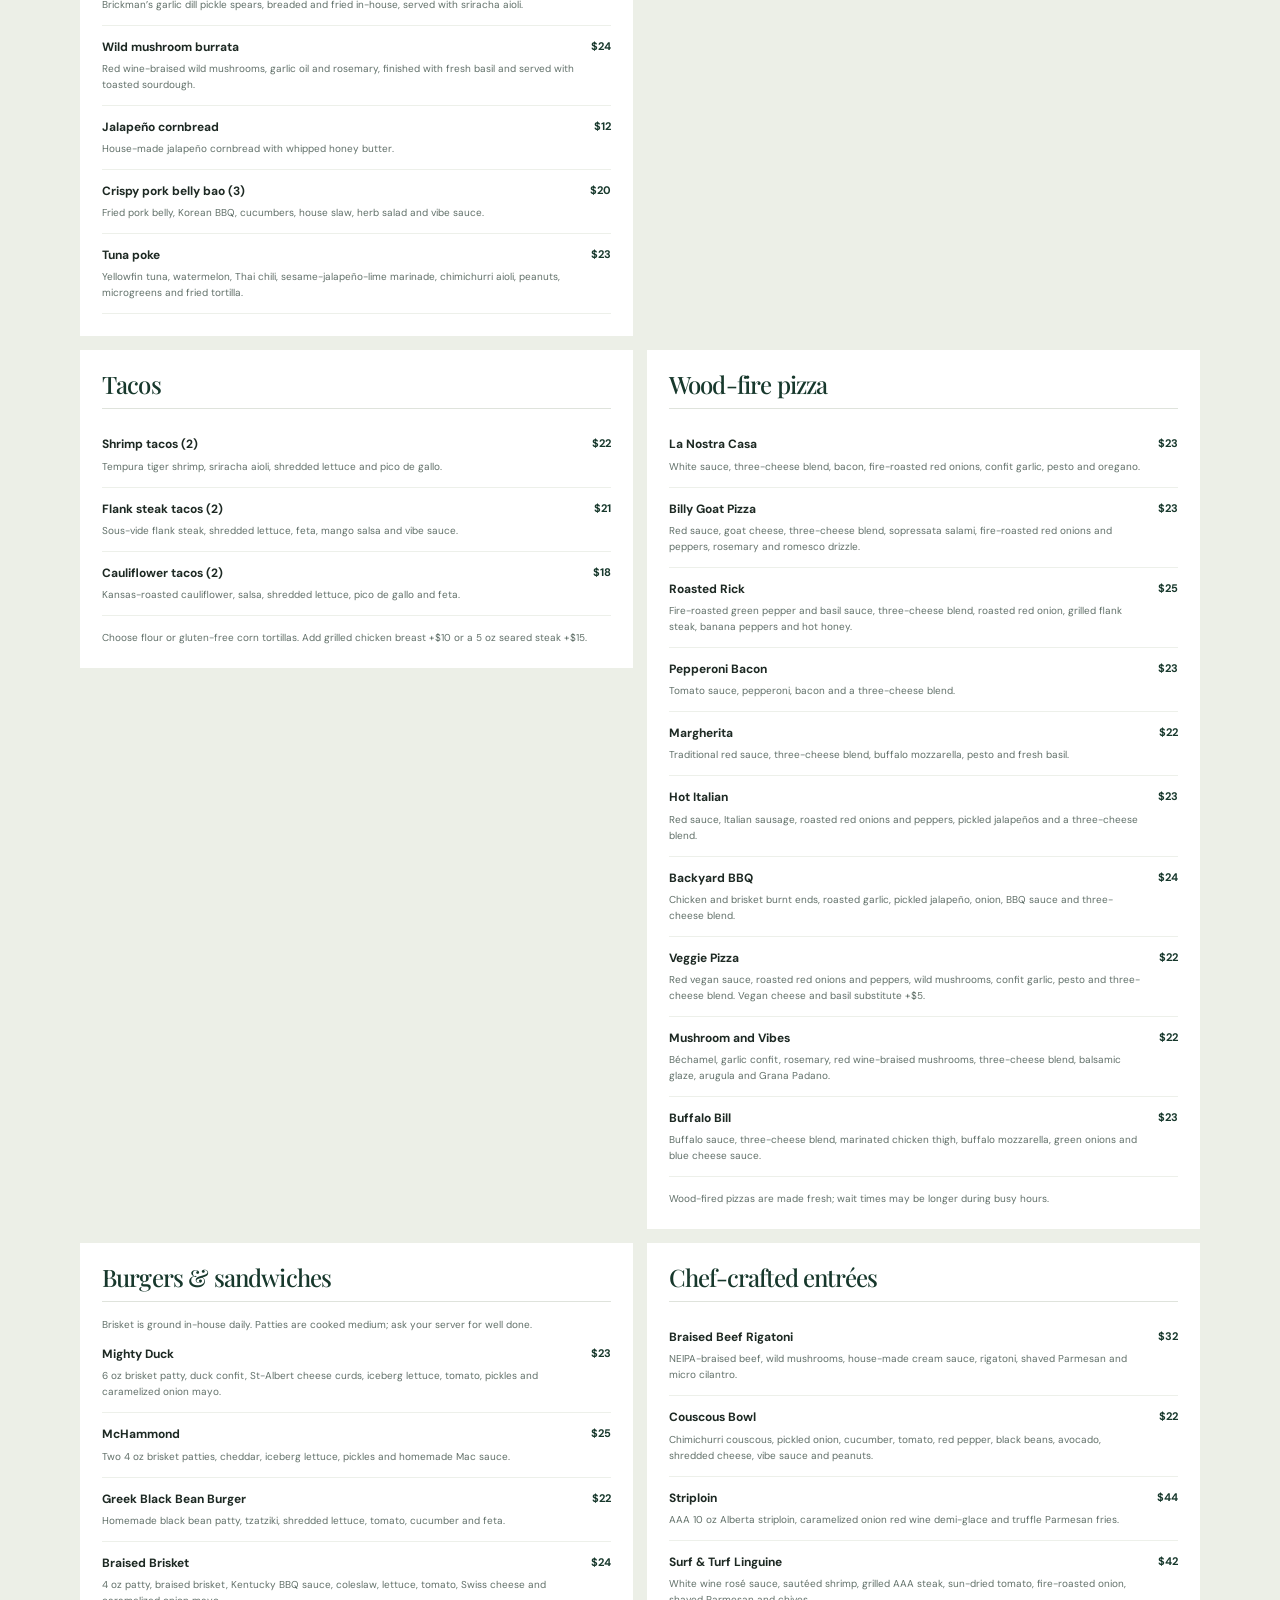
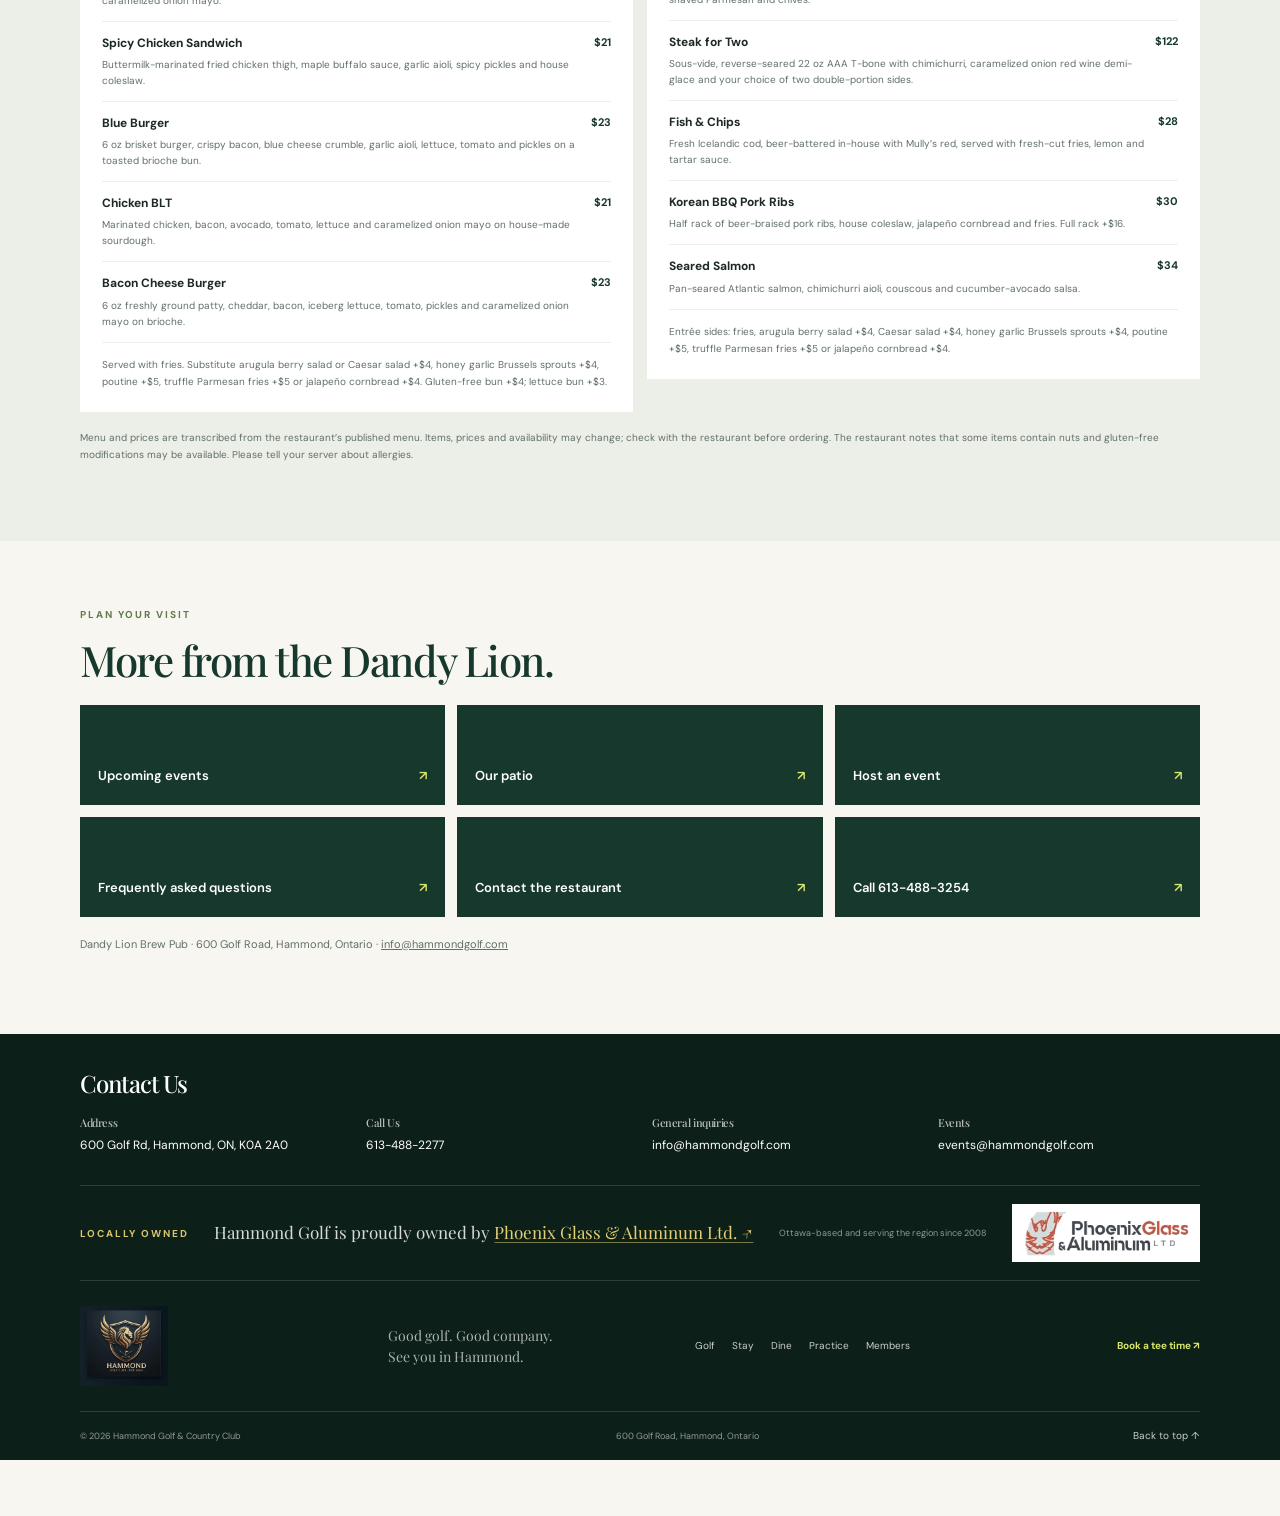
==== commit 77a285a0: "Add clear golf rates across site Co-authored-by: Copilot <223556219+Copilot@users.noreply.github.com" ====
--- a/dine.html
+++ b/dine.html
@@ -6,7 +6,7 @@
   <meta name="theme-color" content="#132820">
   <meta name="description" content="Browse the Dandy Lion Brew Pub food menu, events and patio information at Hammond Golf.">
   <title>Dandy Lion Brew Pub | Hammond Golf</title>
-  <link rel="stylesheet" href="styles.css?v=hammond-logo-1980">
+  <link rel="stylesheet" href="styles.css?v=golf-rates-20261018">
   <script src="script.js" defer></script>
 </head>
 <body>
@@ -28,6 +28,7 @@
           </button>
           <nav class="primary-nav" id="primary-nav" aria-label="Main navigation">
             <a href="golf.html">Golf</a>
+            <a href="golf.html#rates">Rates</a>
             <a href="stay.html">Stay</a>
             <a href="dine.html" aria-current="page">Dine</a>
             <a href="practice.html">Practice</a>
--- a/styles.css
+++ b/styles.css
@@ -693,6 +693,79 @@
   display: flex;
   flex-wrap: wrap;
   gap: 10px;
+}
+
+.golf-rates {
+  padding: 56px max(32px, calc((100vw - 1120px) / 2)) 62px;
+  scroll-margin-top: 115px;
+  background: #ecefe7;
+}
+
+.golf-rates-heading {
+  margin-bottom: 22px;
+}
+
+.golf-rates-heading .eyebrow {
+  margin-bottom: 6px;
+}
+
+.golf-rates-heading h2 {
+  margin: 0 0 6px;
+  color: var(--forest);
+  font-size: clamp(32px, 4vw, 44px);
+}
+
+.golf-rates-heading > p:last-child {
+  margin: 0;
+  color: var(--muted);
+  font-size: 13px;
+}
+
+.golf-rates-grid {
+  display: grid;
+  grid-template-columns: repeat(3, minmax(0, 1fr));
+  gap: 14px;
+}
+
+.golf-rate-card {
+  padding: 22px 24px;
+  background: var(--white);
+}
+
+.golf-rate-card h3 {
+  margin: 0 0 10px;
+  color: var(--forest);
+  font-size: 14px;
+}
+
+.golf-rate-card p {
+  margin: 0;
+  color: var(--muted);
+  font-size: 11px;
+}
+
+.golf-rate-card .golf-rate-price {
+  margin-bottom: 2px;
+  color: #718f18;
+  font-family: var(--serif);
+  font-size: 38px;
+  line-height: 1.2;
+}
+
+.golf-rates-note {
+  margin: 18px 0;
+  color: var(--muted);
+  font-size: 11px;
+  line-height: 1.7;
+}
+
+.golf-rates-note a {
+  color: var(--forest);
+  text-underline-offset: 3px;
+}
+
+.golf-rates > .button {
+  display: inline-flex;
 }
 
 .destination-info {
@@ -1407,6 +1480,11 @@
     padding-left: 32px;
   }
 
+  .golf-rates {
+    padding-right: 32px;
+    padding-left: 32px;
+  }
+
   .golf-overview,
   .course-history {
     padding: 52px 32px;
@@ -1541,6 +1619,36 @@
 }
 
 @media (max-width: 650px) {
+  .golf-rates {
+    padding: 42px 20px 48px;
+  }
+
+  .golf-rates-grid {
+    grid-template-columns: 1fr;
+    gap: 9px;
+  }
+
+  .golf-rate-card {
+    display: grid;
+    padding: 16px 18px;
+    grid-template-columns: 1fr auto;
+    align-items: center;
+    gap: 2px 12px;
+  }
+
+  .golf-rate-card h3 {
+    margin-bottom: 0;
+  }
+
+  .golf-rate-card .golf-rate-price {
+    grid-column: 2;
+    grid-row: 1 / span 2;
+  }
+
+  .golf-rate-card > p:last-child {
+    grid-column: 1;
+  }
+
   .more-hammond {
     padding: 0 20px 54px;
   }
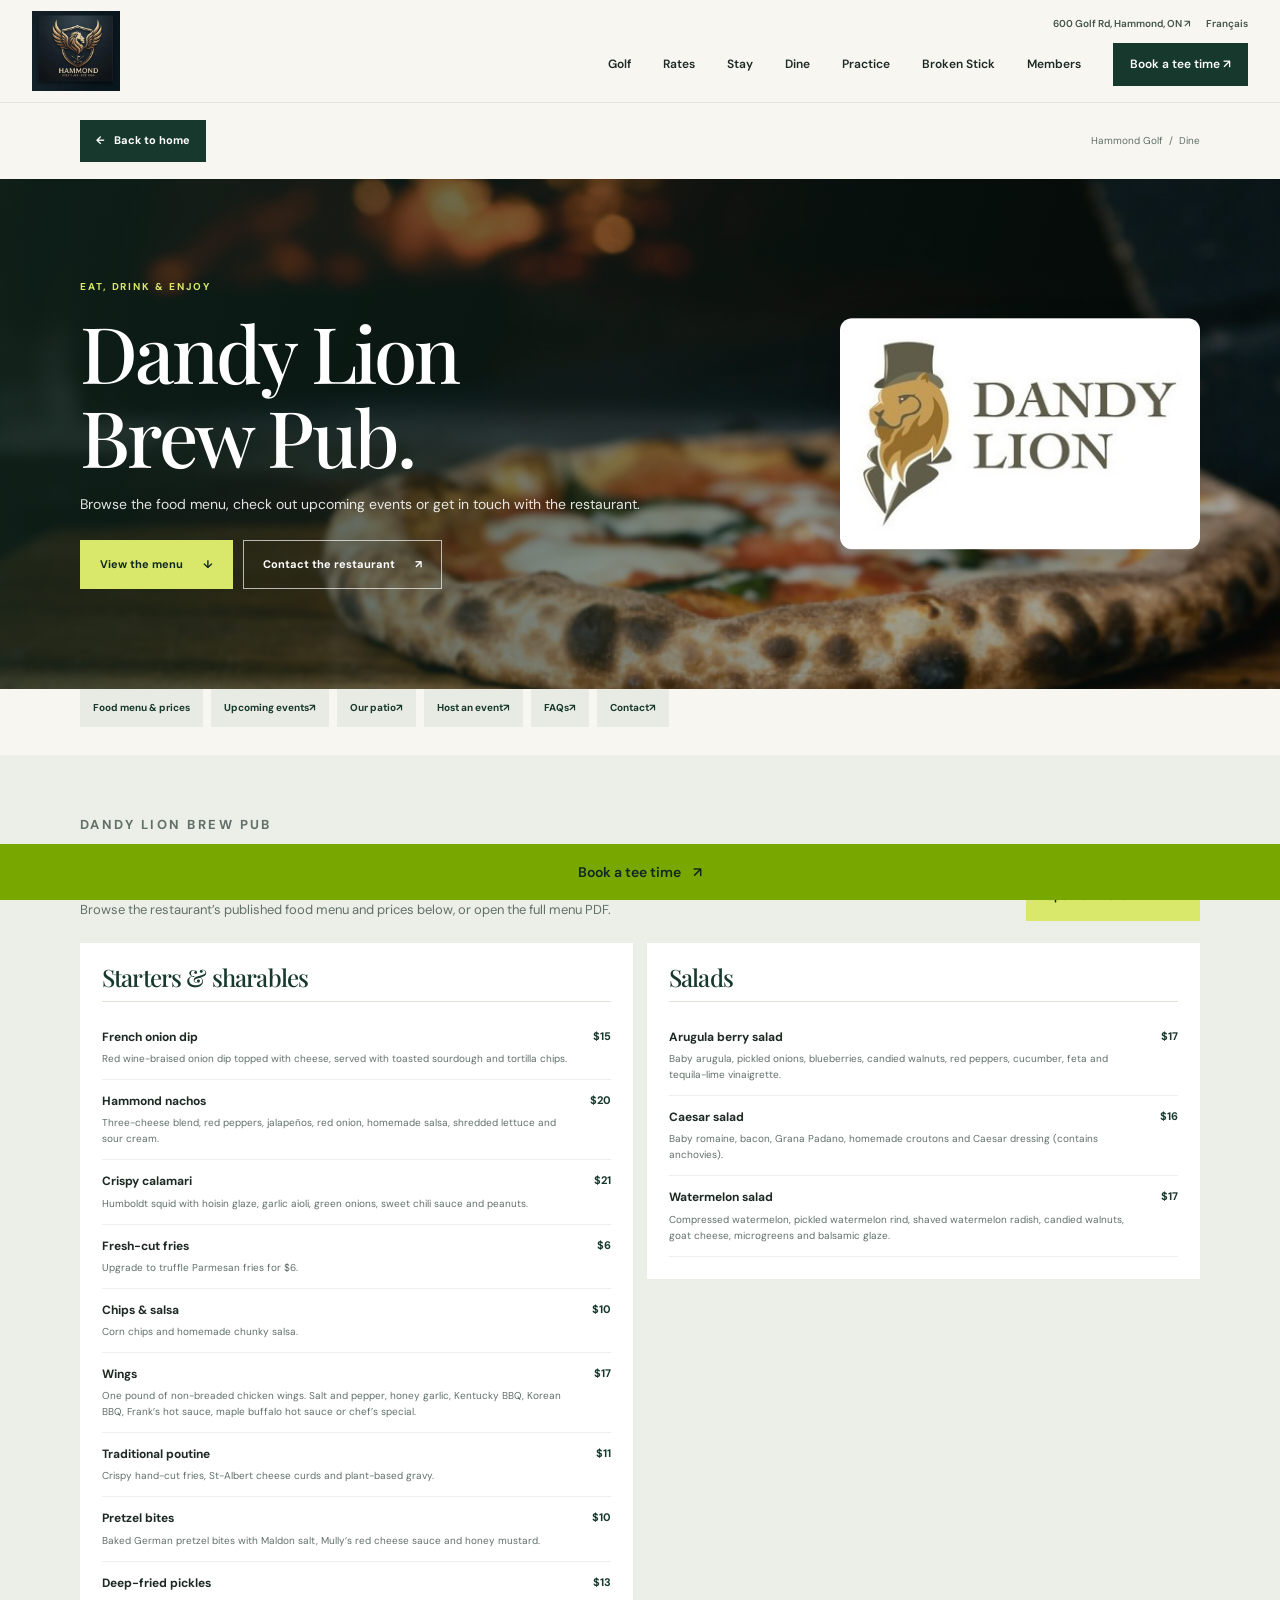
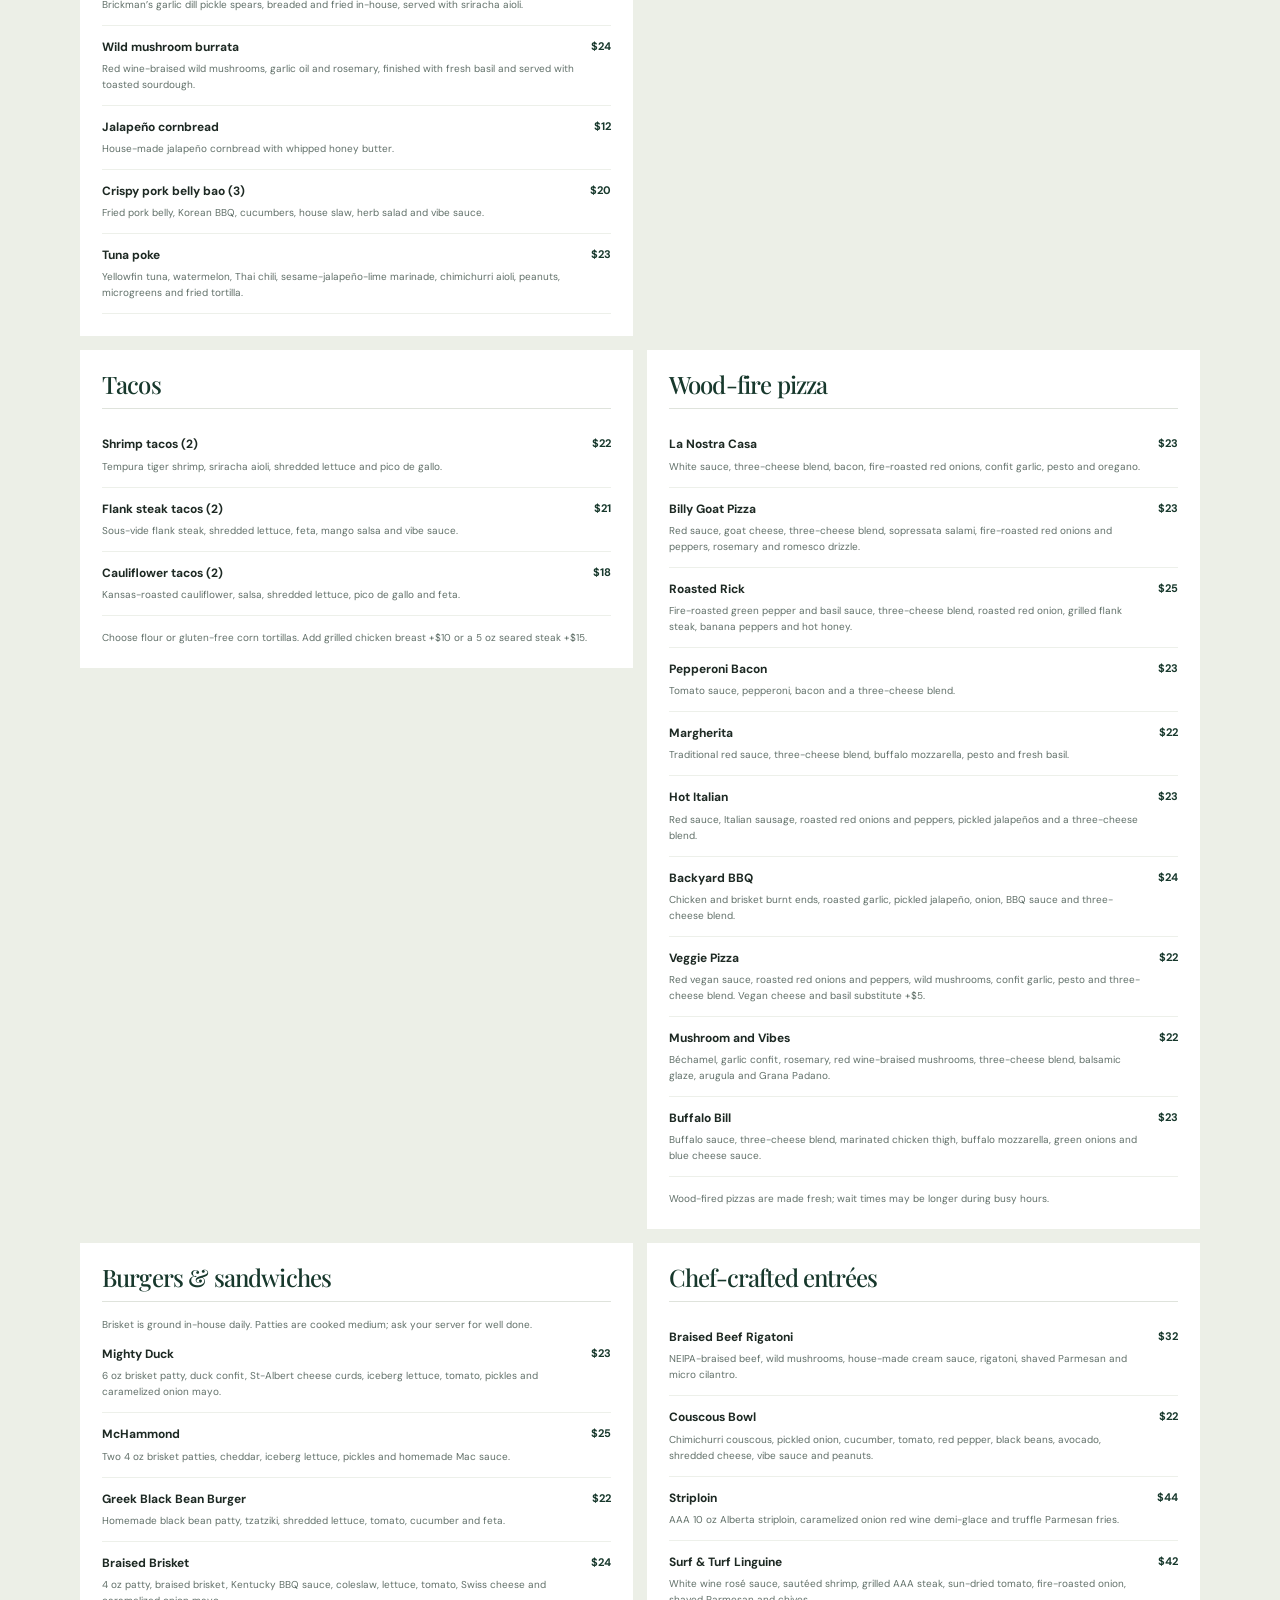
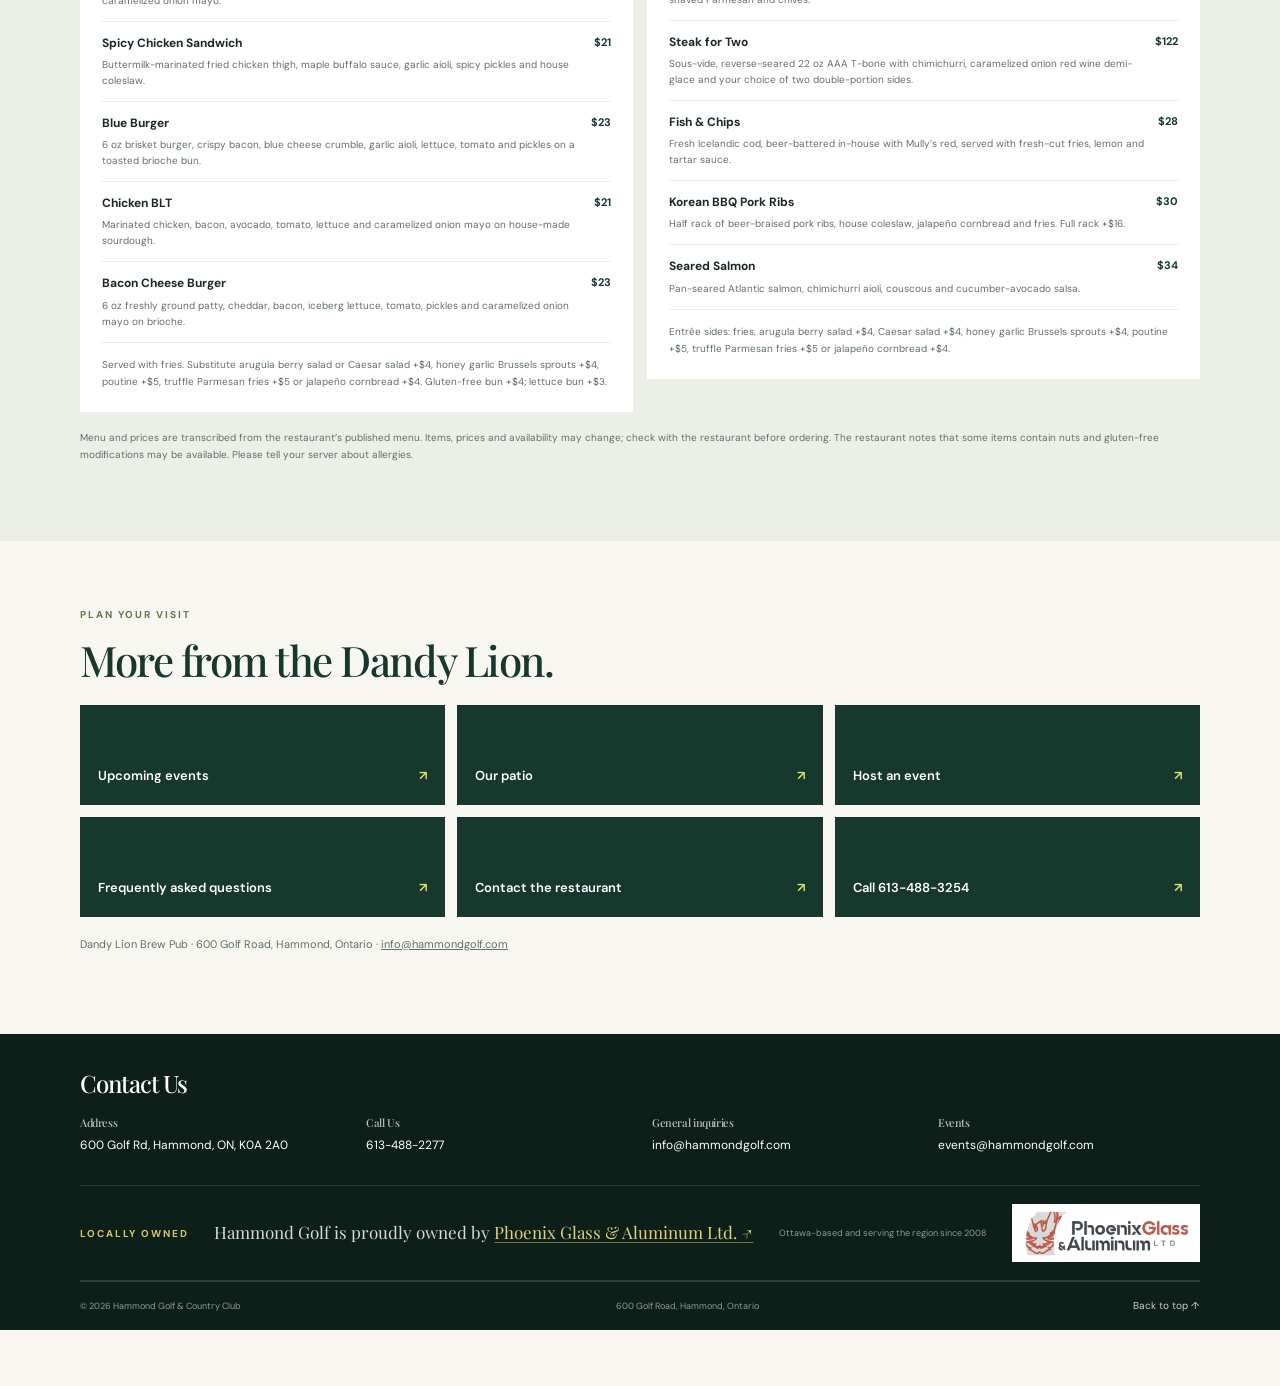
==== commit 4814c254: "Remove footer branding and quick links Co-authored-by: Copilot <223556219+Copilot@users.noreply.gith" ====
--- a/dine.html
+++ b/dine.html
@@ -6,7 +6,7 @@
   <meta name="theme-color" content="#132820">
   <meta name="description" content="Browse the Dandy Lion Brew Pub food menu, events and patio information at Hammond Golf.">
   <title>Dandy Lion Brew Pub | Hammond Golf</title>
-  <link rel="stylesheet" href="styles.css?v=golf-rates-20261018">
+  <link rel="stylesheet" href="styles.css?v=footer-clean-20261018">
   <script src="script.js" defer></script>
 </head>
 <body>
@@ -188,16 +188,6 @@
       <span>Ottawa-based and serving the region since 2008</span>
       <a class="ownership-logo" href="https://phoenixglass.ca/" target="_blank" rel="noopener noreferrer" aria-label="Visit Phoenix Glass &amp; Aluminum"><img src="assets/phoenix-glass-logo.png" alt="Phoenix Glass &amp; Aluminum Ltd."></a>
     </div>
-    <div class="footer-main">
-      <a class="wordmark footer-wordmark" href="index.html#home" aria-label="Hammond Golf home">
-        <img class="wordmark-logo" src="assets/hammond-golf-logo-1980.jpg" alt="Hammond Golf &amp; Country Club, established 1980">
-      </a>
-      <p>Good golf. Good company.<br>See you in Hammond.</p>
-      <div class="footer-links" aria-label="Quick links">
-        <a href="golf.html">Golf</a><a href="stay.html">Stay</a><a href="dine.html">Dine</a><a href="practice.html">Practice</a><a href="members.html">Members</a>
-      </div>
-      <a class="footer-book" href="https://chronogolf.com/club/928" data-track="dine_footer_book">Book a tee time <span aria-hidden="true">↗</span></a>
-    </div>
     <div class="footer-bottom">
       <span>© <span id="current-year">2026</span> Hammond Golf &amp; Country Club</span>
       <span>600 Golf Road, Hammond, Ontario</span>
--- a/styles.css
+++ b/styles.css
@@ -1419,48 +1419,14 @@
   height: auto;
 }
 
-.footer-main {
-  display: grid;
-  padding: 25px 0;
-  align-items: center;
-  grid-template-columns: 1fr 1fr 1.4fr auto;
-  gap: 22px;
-}
-
-.footer-wordmark {
-  width: 100px;
-}
-
-.footer-main > p {
-  margin: 0;
-  color: rgba(255, 255, 255, .65);
-  font-family: var(--serif);
-  font-size: 14px;
-  line-height: 1.5;
-}
-
-.footer-links {
-  display: flex;
-  flex-wrap: wrap;
-  gap: 10px 17px;
-}
-
-.footer-links a,
-.footer-bottom a,
-.footer-book {
+.footer-bottom a {
   color: rgba(255, 255, 255, .78);
   font-size: 10px;
   text-decoration: none;
 }
 
-.footer-links a:hover,
 .footer-bottom a:hover {
   color: var(--lime);
-}
-
-.footer-book {
-  color: var(--lime);
-  font-weight: 700;
 }
 
 .footer-bottom {
@@ -1605,10 +1571,6 @@
     text-align: center;
   }
 
-  .footer-main {
-    grid-template-columns: 1fr 1fr;
-  }
-
   .dine-links-grid {
     grid-template-columns: repeat(2, minmax(0, 1fr));
   }
@@ -1727,10 +1689,6 @@
   .wordmark-logo {
     width: 68px;
     height: 62px;
-  }
-
-  .footer-wordmark {
-    width: 80px;
   }
 
   .primary-nav {
@@ -2008,12 +1966,6 @@
     font-size: 16px;
   }
 
-  .footer-main {
-    padding: 22px 0;
-    grid-template-columns: 1fr;
-    gap: 17px;
-  }
-
   .footer-bottom {
     padding: 12px 0;
     align-items: flex-start;
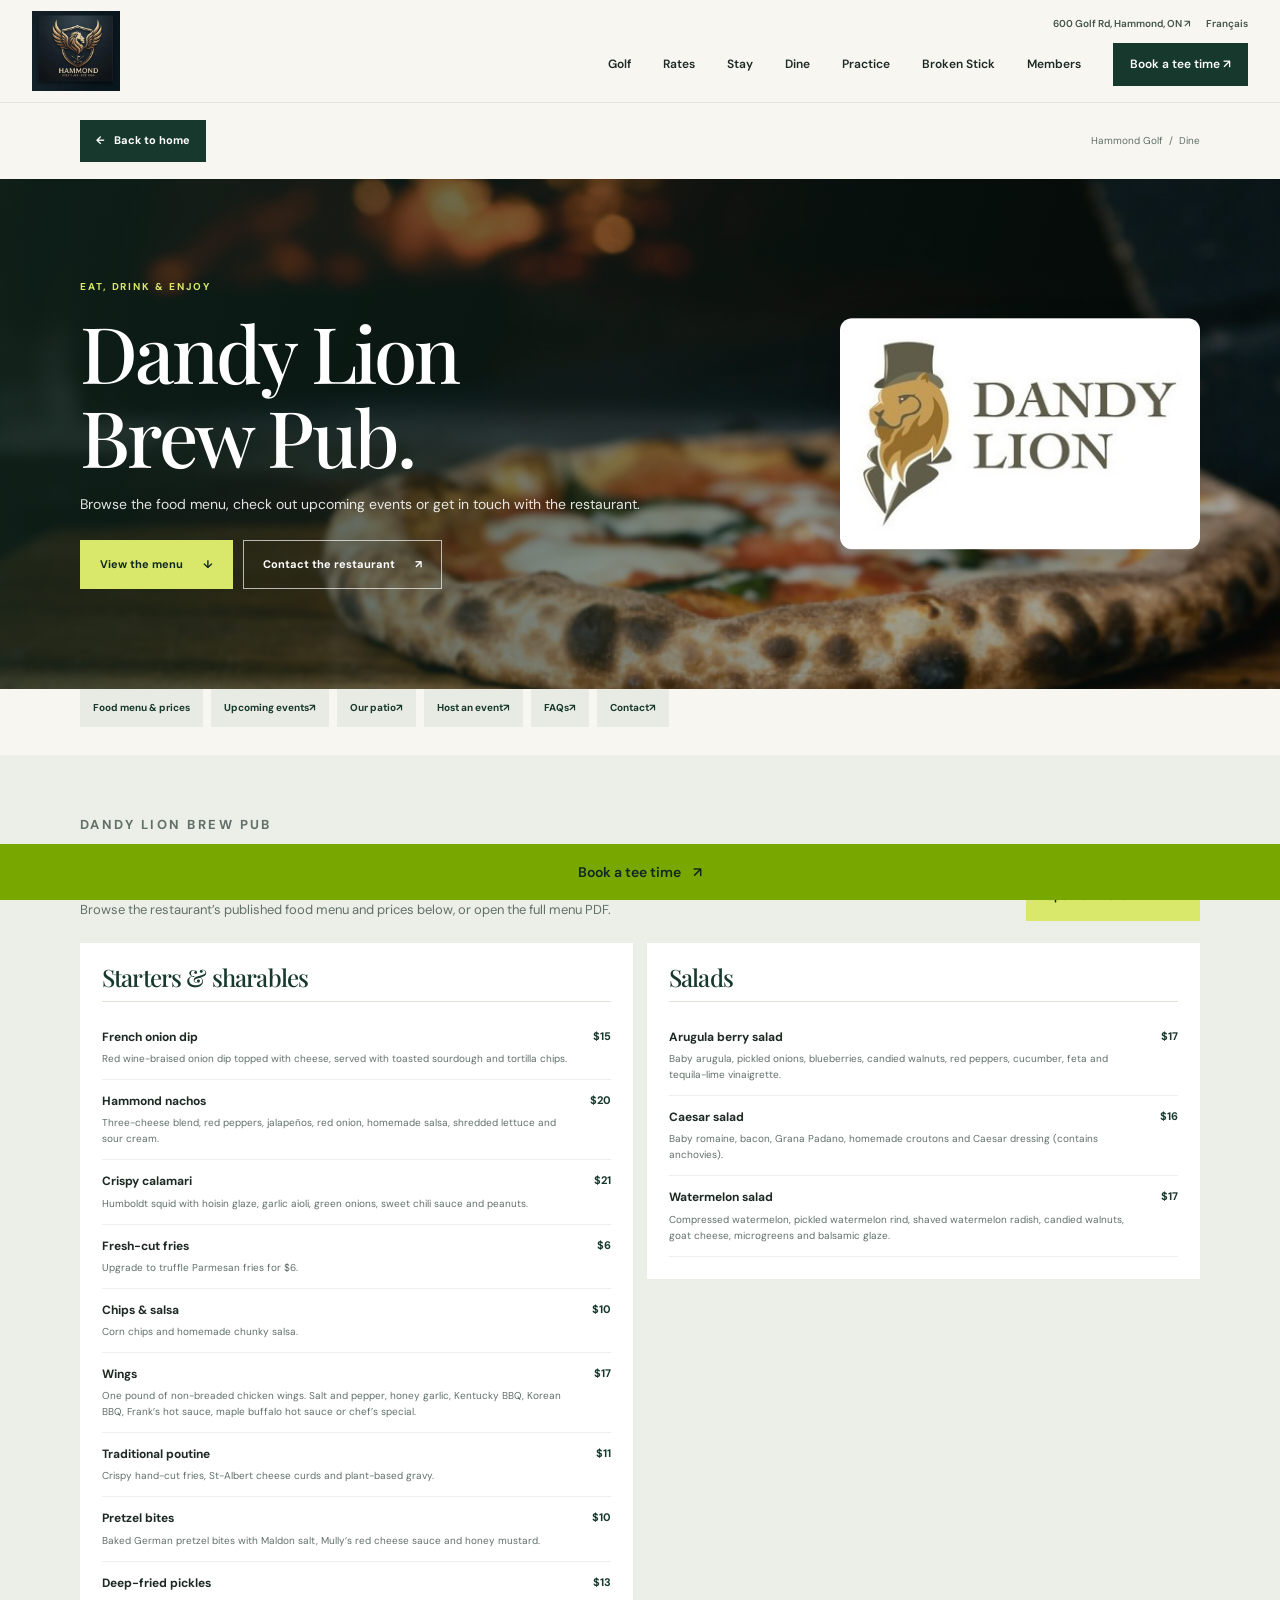
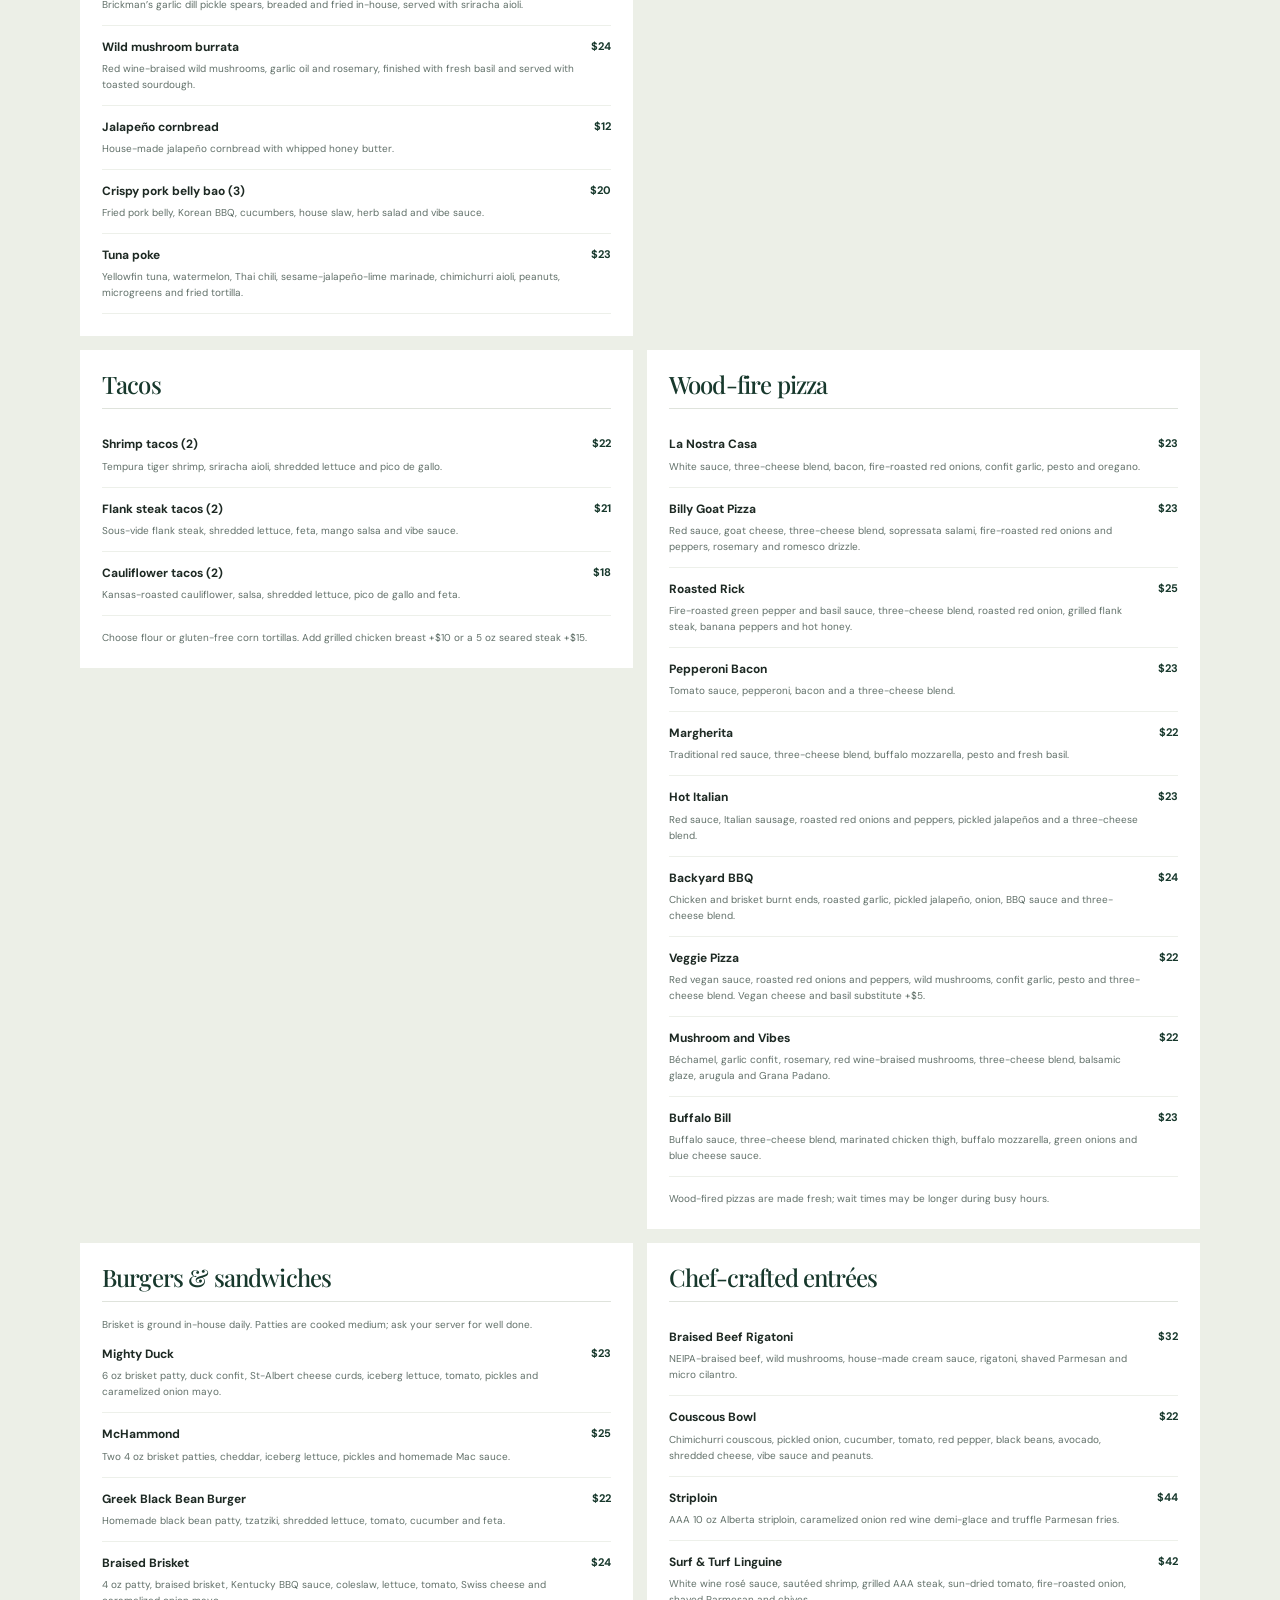
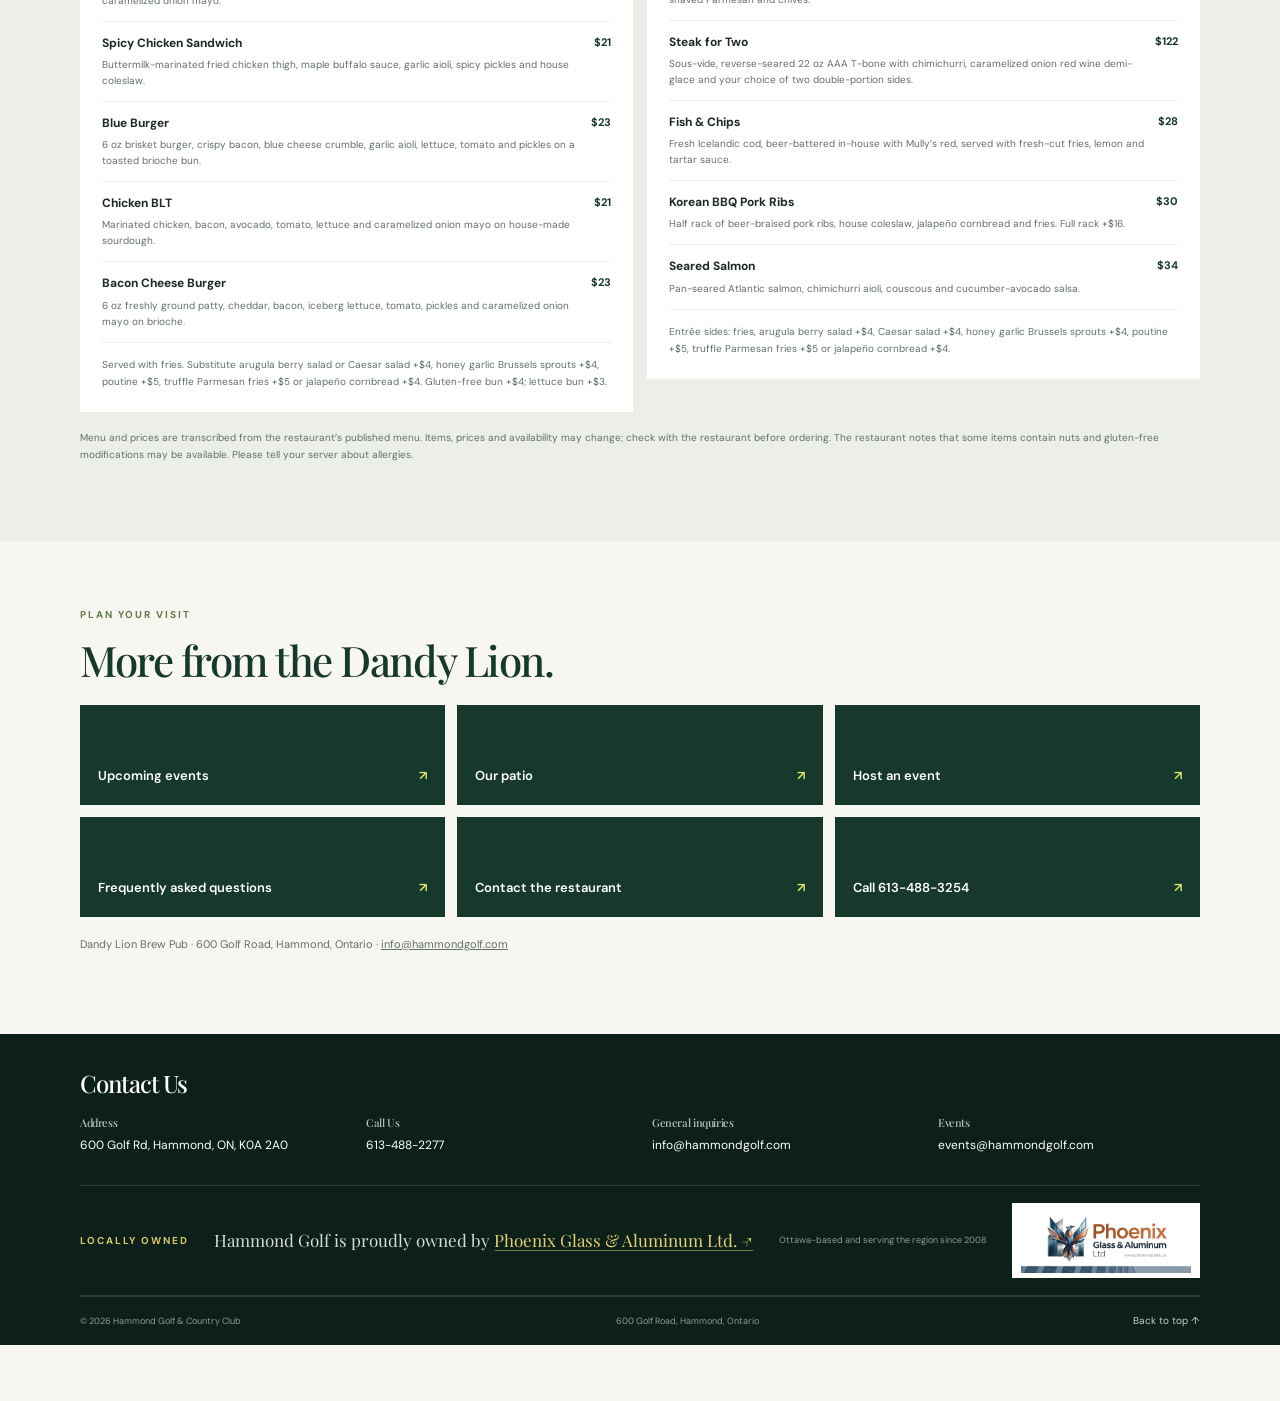
==== commit cf4c48c5: "Use supplied Phoenix Glass logo Co-authored-by: Copilot <223556219+Copilot@users.noreply.github.com>" ====
--- a/dine.html
+++ b/dine.html
@@ -186,7 +186,7 @@
       <p class="eyebrow">Locally owned</p>
       <p>Hammond Golf is proudly owned by <a href="https://phoenixglass.ca/about-the-company" target="_blank" rel="noopener noreferrer">Phoenix Glass &amp; Aluminum Ltd. <span aria-hidden="true">↗</span></a></p>
       <span>Ottawa-based and serving the region since 2008</span>
-      <a class="ownership-logo" href="https://phoenixglass.ca/" target="_blank" rel="noopener noreferrer" aria-label="Visit Phoenix Glass &amp; Aluminum"><img src="assets/phoenix-glass-logo.png" alt="Phoenix Glass &amp; Aluminum Ltd."></a>
+      <a class="ownership-logo" href="https://phoenixglass.ca/" target="_blank" rel="noopener noreferrer" aria-label="Visit Phoenix Glass &amp; Aluminum"><img src="assets/phoenix-glass-new-logo.jpg" alt="Phoenix Glass &amp; Aluminum Ltd."></a>
     </div>
     <div class="footer-bottom">
       <span>© <span id="current-year">2026</span> Hammond Golf &amp; Country Club</span>
--- a/styles.css
+++ b/styles.css
@@ -557,6 +557,160 @@
   font-size: 10px;
 }
 
+.course-status {
+  display: flex;
+  padding: 38px max(32px, calc((100vw - 1120px) / 2));
+  align-items: center;
+  justify-content: space-between;
+  gap: 28px;
+  background: #e9ede4;
+}
+
+.course-status-copy {
+  max-width: 650px;
+}
+
+.course-status-copy .eyebrow {
+  margin-bottom: 5px;
+}
+
+.course-status-copy h2 {
+  margin: 0 0 7px;
+  color: var(--forest);
+  font-size: clamp(25px, 3vw, 34px);
+}
+
+.course-status-copy > p:last-child {
+  margin: 0;
+  color: var(--muted);
+  font-size: 13px;
+}
+
+.course-status-actions {
+  display: flex;
+  min-width: max-content;
+  align-items: flex-start;
+  flex-direction: column;
+  gap: 10px;
+}
+
+.course-status-actions .text-link {
+  color: var(--forest);
+  font-size: 11px;
+}
+
+.visit-planner {
+  width: min(1120px, calc(100% - 64px));
+  margin: 0 auto;
+  padding: 72px 0 76px;
+}
+
+.visit-planner-heading {
+  margin-bottom: 23px;
+}
+
+.visit-planner-heading .eyebrow {
+  margin-bottom: 6px;
+}
+
+.visit-planner-heading h2 {
+  margin: 0 0 5px;
+  color: var(--forest);
+  font-size: clamp(32px, 4vw, 44px);
+}
+
+.visit-planner-heading > p:last-child {
+  margin: 0;
+  color: var(--muted);
+  font-size: 13px;
+}
+
+.visit-planner-grid {
+  display: grid;
+  grid-template-columns: repeat(3, minmax(0, 1fr));
+  gap: 14px;
+}
+
+.visit-planner-card {
+  display: flex;
+  min-height: 210px;
+  padding: 22px;
+  align-items: flex-start;
+  flex-direction: column;
+  border: 1px solid #dfe3dc;
+  background: var(--white);
+}
+
+.visit-planner-step {
+  color: #71851d;
+  font-size: 9px;
+  font-weight: 700;
+  letter-spacing: .14em;
+  text-transform: uppercase;
+}
+
+.visit-planner-card h3 {
+  margin: 9px 0 4px;
+  color: var(--forest);
+  font-family: var(--serif);
+  font-size: 23px;
+  font-weight: 500;
+}
+
+.visit-planner-card p {
+  margin: 0 0 16px;
+  color: var(--muted);
+  font-size: 11px;
+}
+
+.visit-planner-card a {
+  margin-top: auto;
+  color: var(--forest);
+  font-size: 11px;
+  font-weight: 700;
+  text-underline-offset: 3px;
+}
+
+.visit-planner-card a + a {
+  margin-top: 8px;
+}
+
+.visit-coordination {
+  display: flex;
+  margin-top: 15px;
+  padding: 20px 22px;
+  align-items: center;
+  justify-content: space-between;
+  gap: 20px;
+  background: #f0f0e9;
+}
+
+.visit-coordination h3 {
+  margin: 0 0 4px;
+  color: var(--forest);
+  font-size: 14px;
+}
+
+.visit-coordination p {
+  max-width: 700px;
+  margin: 0;
+  color: var(--muted);
+  font-size: 11px;
+}
+
+.button-outline {
+  flex: 0 0 auto;
+  border: 1px solid #b9c2b9;
+  background: transparent;
+  color: var(--forest);
+}
+
+.button-outline:hover {
+  border-color: var(--forest);
+  background: var(--white);
+  color: var(--forest);
+}
+
 .destination-page {
   min-height: 60vh;
 }
@@ -1444,6 +1598,19 @@
   .more-hammond {
     padding-right: 32px;
     padding-left: 32px;
+  }
+
+  .course-status {
+    padding-right: 32px;
+    padding-left: 32px;
+  }
+
+  .visit-planner-grid {
+    grid-template-columns: repeat(2, minmax(0, 1fr));
+  }
+
+  .visit-planner-card:last-child {
+    grid-column: 1 / -1;
   }
 
   .golf-rates {
@@ -1615,6 +1782,40 @@
     padding: 0 20px 54px;
   }
 
+  .course-status {
+    padding: 32px 20px;
+    align-items: stretch;
+    flex-direction: column;
+    gap: 18px;
+  }
+
+  .course-status-actions {
+    min-width: 0;
+  }
+
+  .visit-planner {
+    width: calc(100% - 40px);
+    padding: 50px 0 54px;
+  }
+
+  .visit-planner-grid {
+    grid-template-columns: 1fr;
+    gap: 9px;
+  }
+
+  .visit-planner-card,
+  .visit-planner-card:last-child {
+    min-height: 0;
+    padding: 19px;
+    grid-column: auto;
+  }
+
+  .visit-coordination {
+    align-items: flex-start;
+    flex-direction: column;
+    gap: 14px;
+  }
+
   .more-hammond-grid {
     gap: 8px;
   }
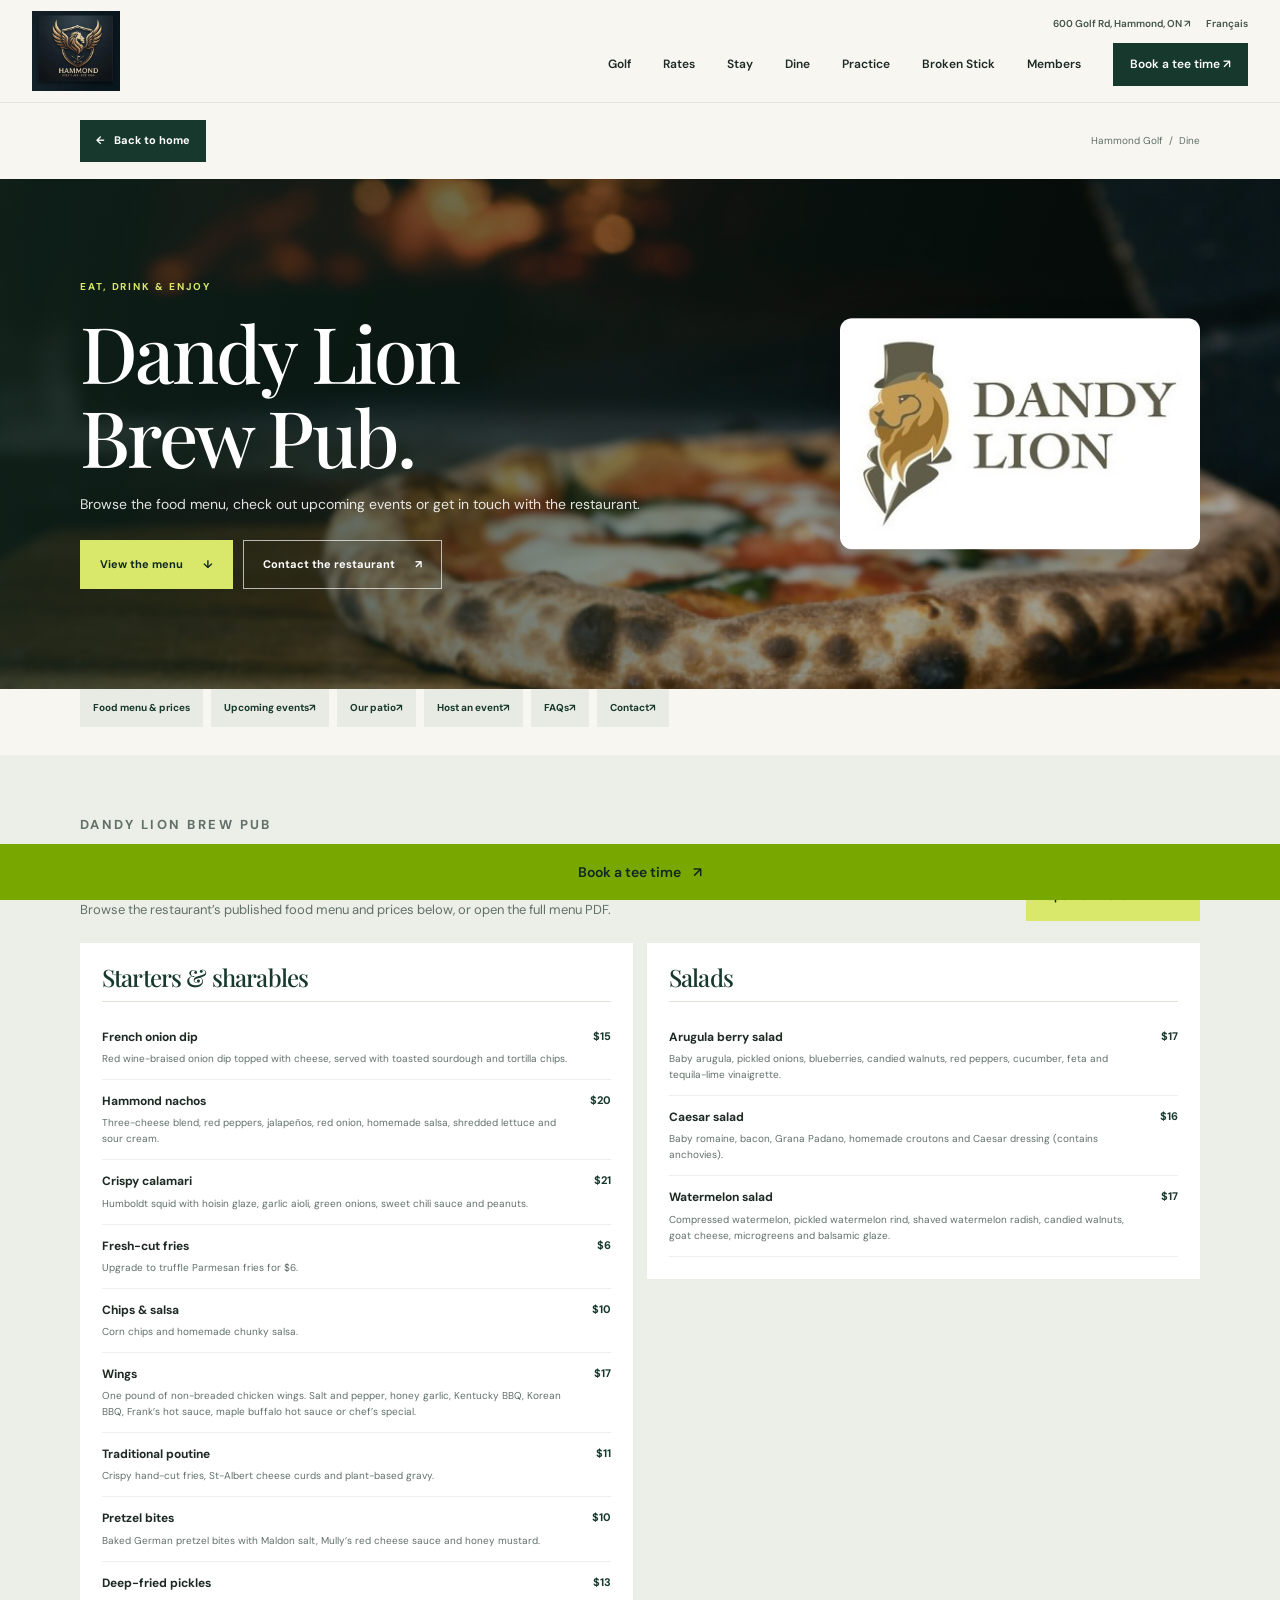
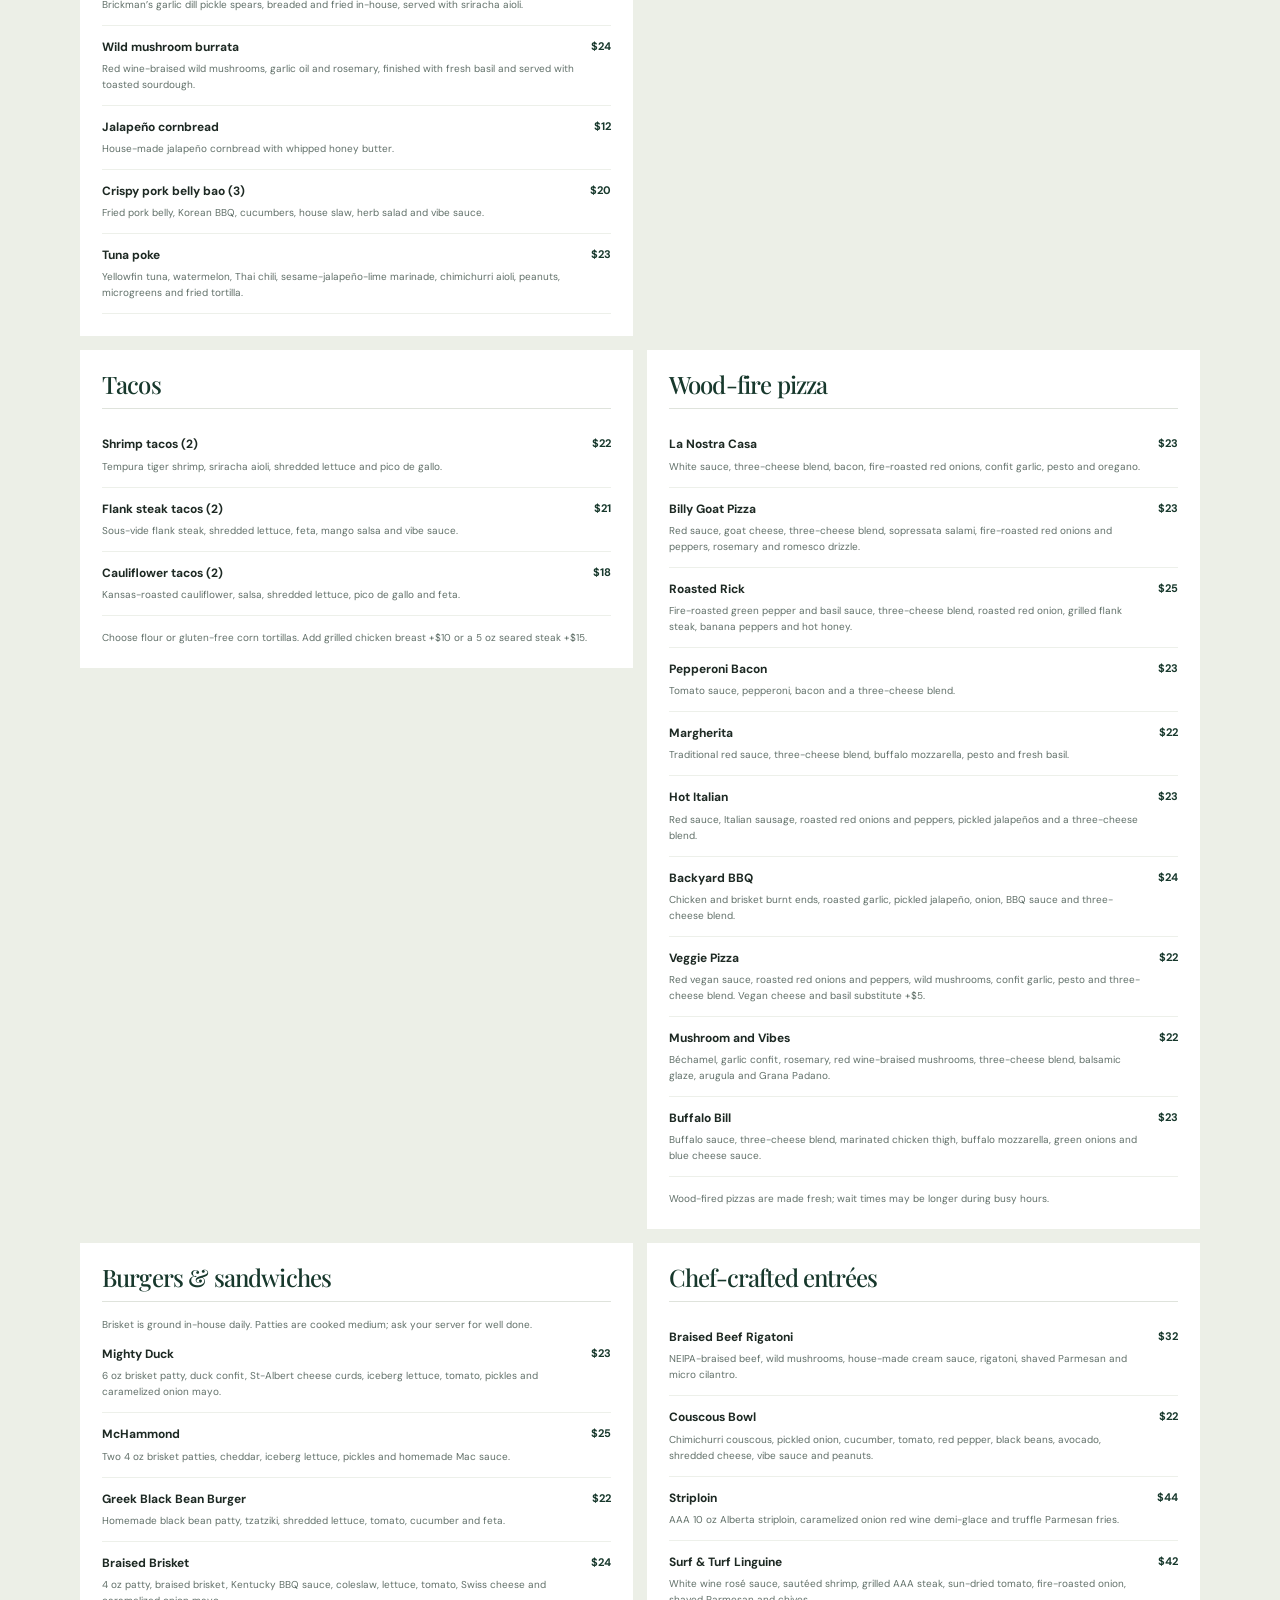
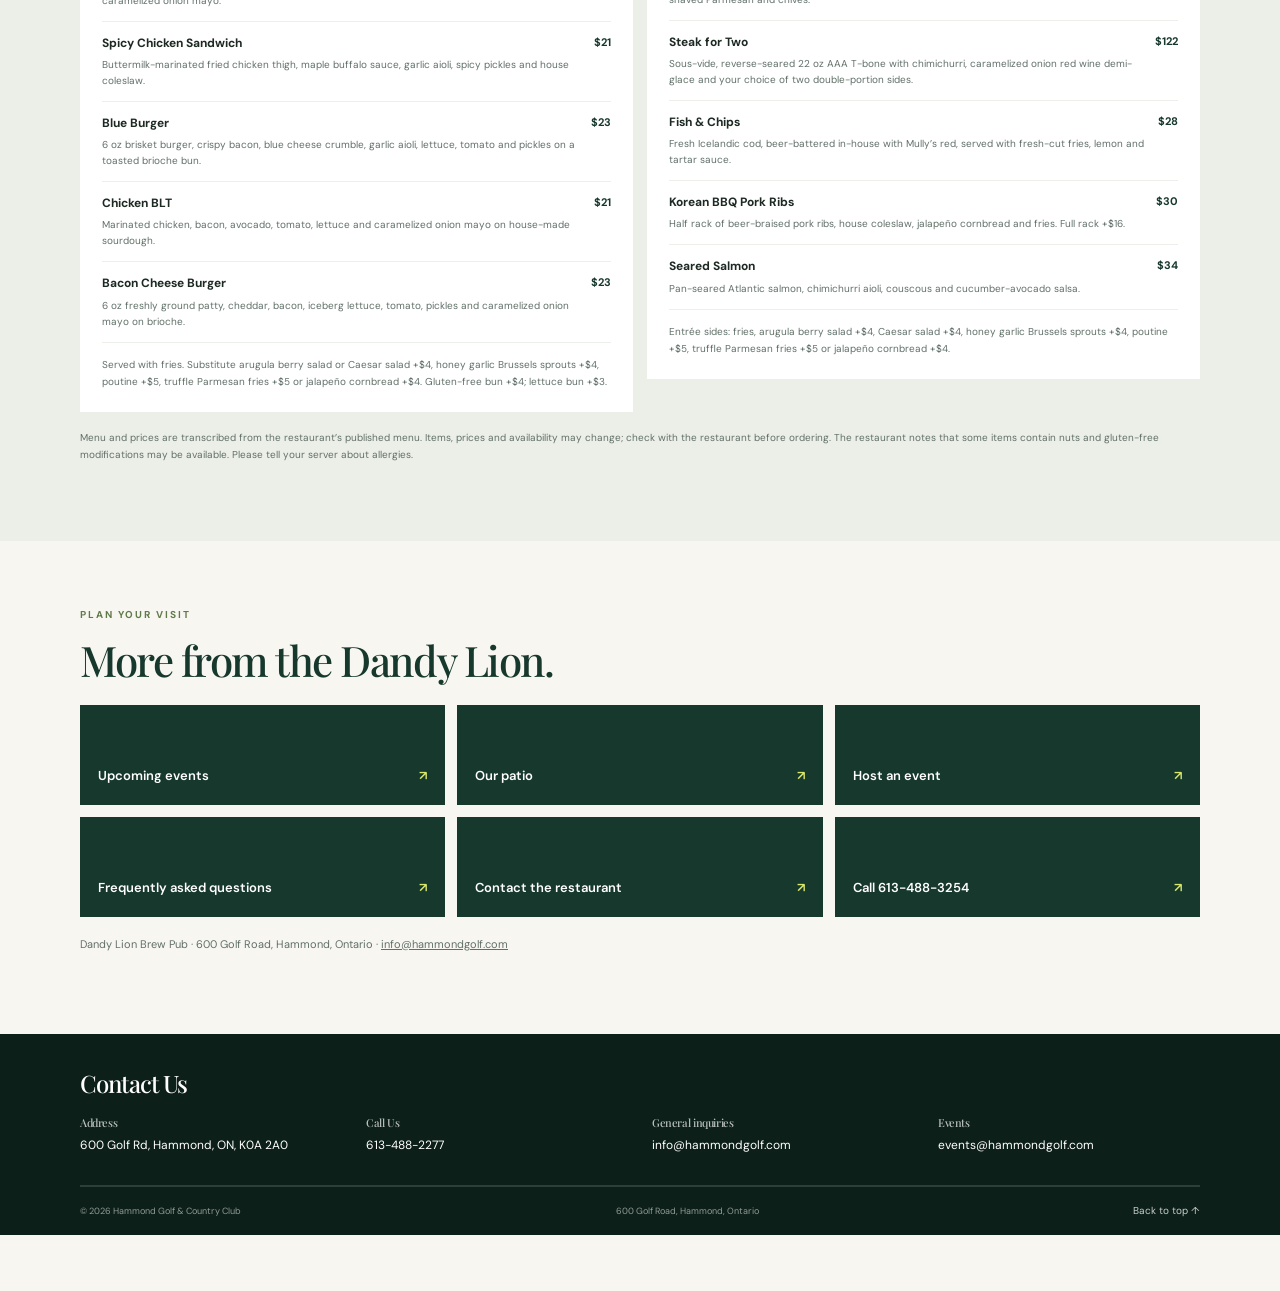
==== commit 48852026: "Remove Phoenix Glass branding from site Co-authored-by: Copilot <223556219+Copilot@users.noreply.git" ====
--- a/dine.html
+++ b/dine.html
@@ -6,7 +6,7 @@
   <meta name="theme-color" content="#132820">
   <meta name="description" content="Browse the Dandy Lion Brew Pub food menu, events and patio information at Hammond Golf.">
   <title>Dandy Lion Brew Pub | Hammond Golf</title>
-  <link rel="stylesheet" href="styles.css?v=footer-clean-20261018">
+  <link rel="stylesheet" href="styles.css?v=ownership-removed-20261018">
   <script src="script.js" defer></script>
 </head>
 <body>
@@ -182,12 +182,6 @@
         <div><h3>Events</h3><a href="mailto:events@hammondgolf.com">events@hammondgolf.com</a></div>
       </div>
     </section>
-    <div class="ownership-credit">
-      <p class="eyebrow">Locally owned</p>
-      <p>Hammond Golf is proudly owned by <a href="https://phoenixglass.ca/about-the-company" target="_blank" rel="noopener noreferrer">Phoenix Glass &amp; Aluminum Ltd. <span aria-hidden="true">↗</span></a></p>
-      <span>Ottawa-based and serving the region since 2008</span>
-      <a class="ownership-logo" href="https://phoenixglass.ca/" target="_blank" rel="noopener noreferrer" aria-label="Visit Phoenix Glass &amp; Aluminum"><img src="assets/phoenix-glass-new-logo.jpg" alt="Phoenix Glass &amp; Aluminum Ltd."></a>
-    </div>
     <div class="footer-bottom">
       <span>© <span id="current-year">2026</span> Hammond Golf &amp; Country Club</span>
       <span>600 Golf Road, Hammond, Ontario</span>
--- a/styles.css
+++ b/styles.css
@@ -1519,60 +1519,6 @@
   text-underline-offset: 3px;
 }
 
-.ownership-credit {
-  display: flex;
-  min-height: 95px;
-  padding: 17px 0;
-  align-items: center;
-  justify-content: space-between;
-  gap: 10px 24px;
-  border-bottom: 1px solid rgba(255, 255, 255, .14);
-}
-
-.ownership-credit .eyebrow {
-  margin: 0;
-  color: #d9c66d;
-}
-
-.ownership-credit > p:not(.eyebrow) {
-  margin: 0;
-  color: rgba(255, 255, 255, .83);
-  font-family: var(--serif);
-  font-size: 17px;
-}
-
-.ownership-credit a {
-  color: #e4d074;
-  text-decoration-color: rgba(228, 208, 116, .5);
-  text-underline-offset: 3px;
-}
-
-.ownership-credit a:hover {
-  color: #fff0a3;
-}
-
-.ownership-credit > span {
-  color: rgba(255, 255, 255, .55);
-  font-size: 9px;
-}
-
-.ownership-logo {
-  display: inline-flex;
-  min-width: 180px;
-  min-height: 58px;
-  padding: 5px 9px;
-  align-items: center;
-  justify-content: center;
-  background: #fff;
-}
-
-.ownership-logo img {
-  display: block;
-  width: 170px;
-  max-width: 100%;
-  height: auto;
-}
-
 .footer-bottom a {
   color: rgba(255, 255, 255, .78);
   font-size: 10px;
@@ -2156,17 +2102,6 @@
     padding: 24px 22px 0;
   }
 
-  .ownership-credit {
-    min-height: auto;
-    align-items: flex-start;
-    flex-direction: column;
-    gap: 6px;
-  }
-
-  .ownership-credit > p:not(.eyebrow) {
-    font-size: 16px;
-  }
-
   .footer-bottom {
     padding: 12px 0;
     align-items: flex-start;
